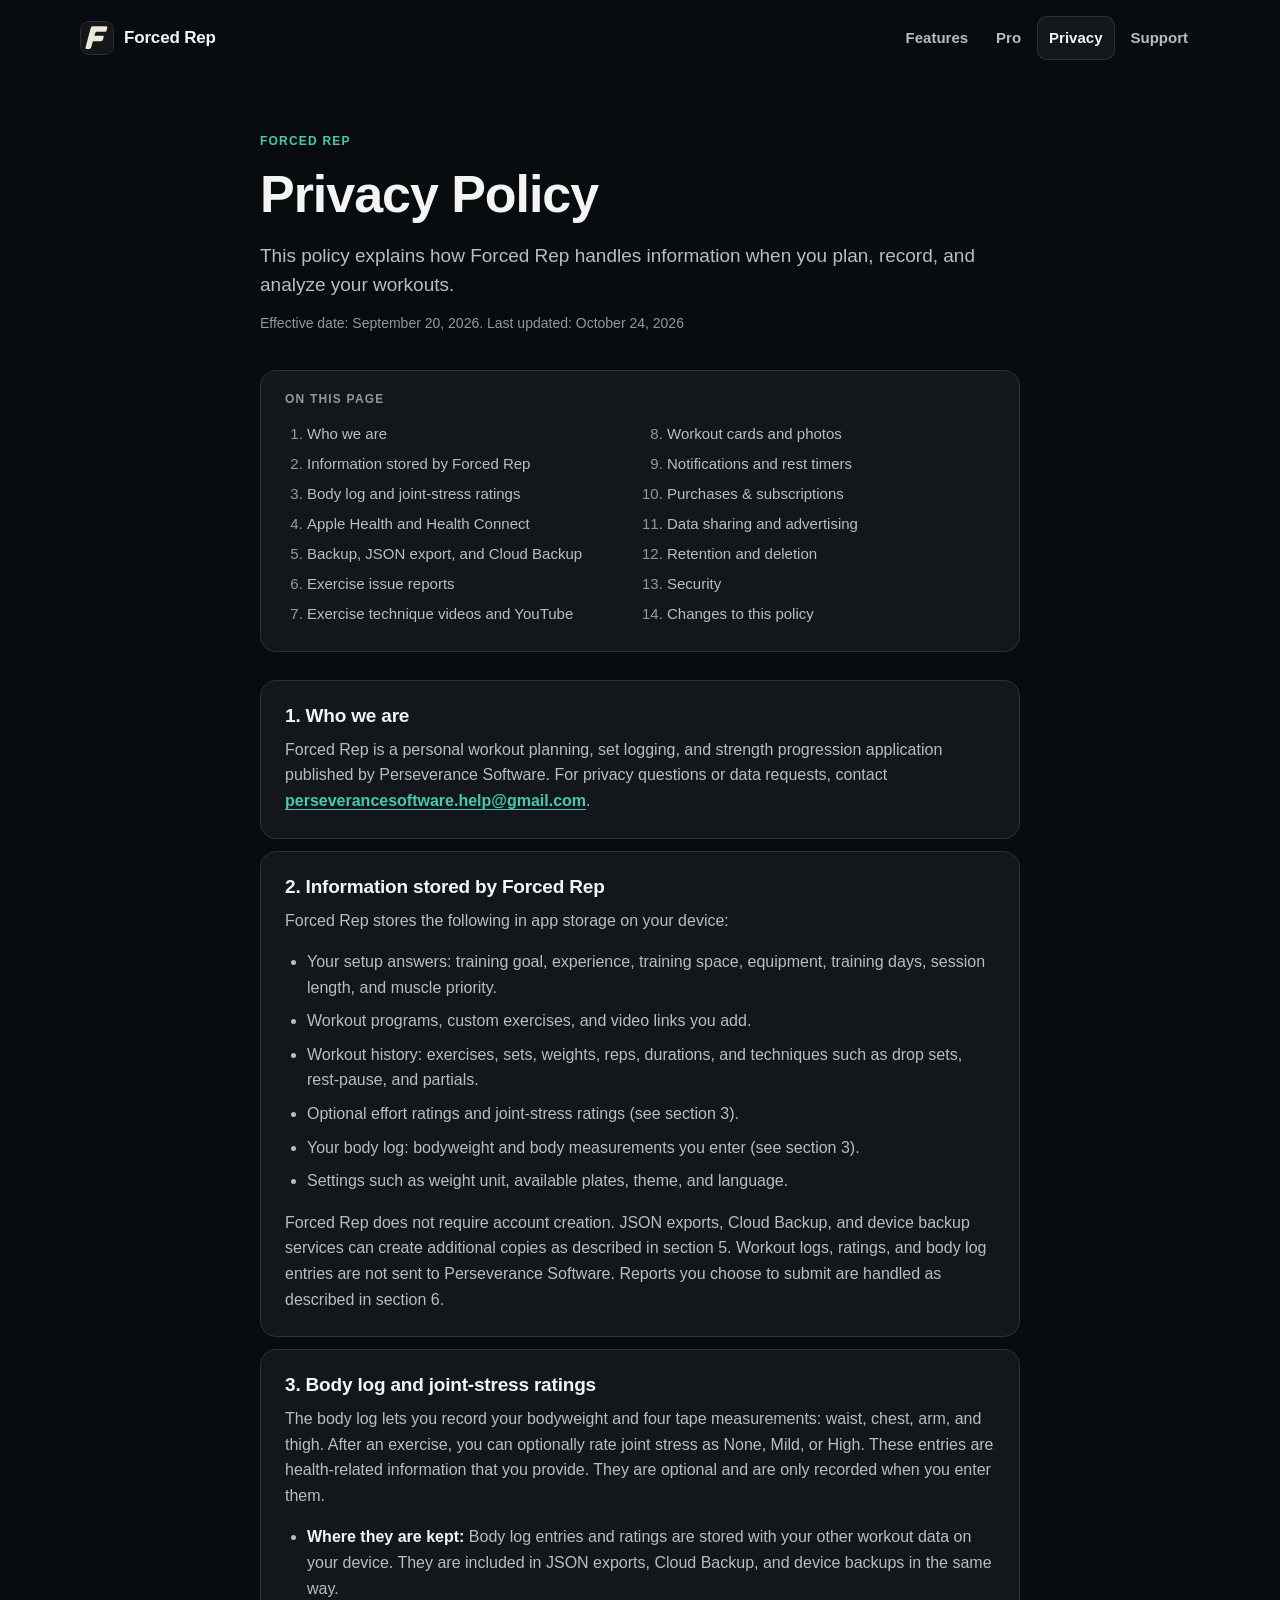
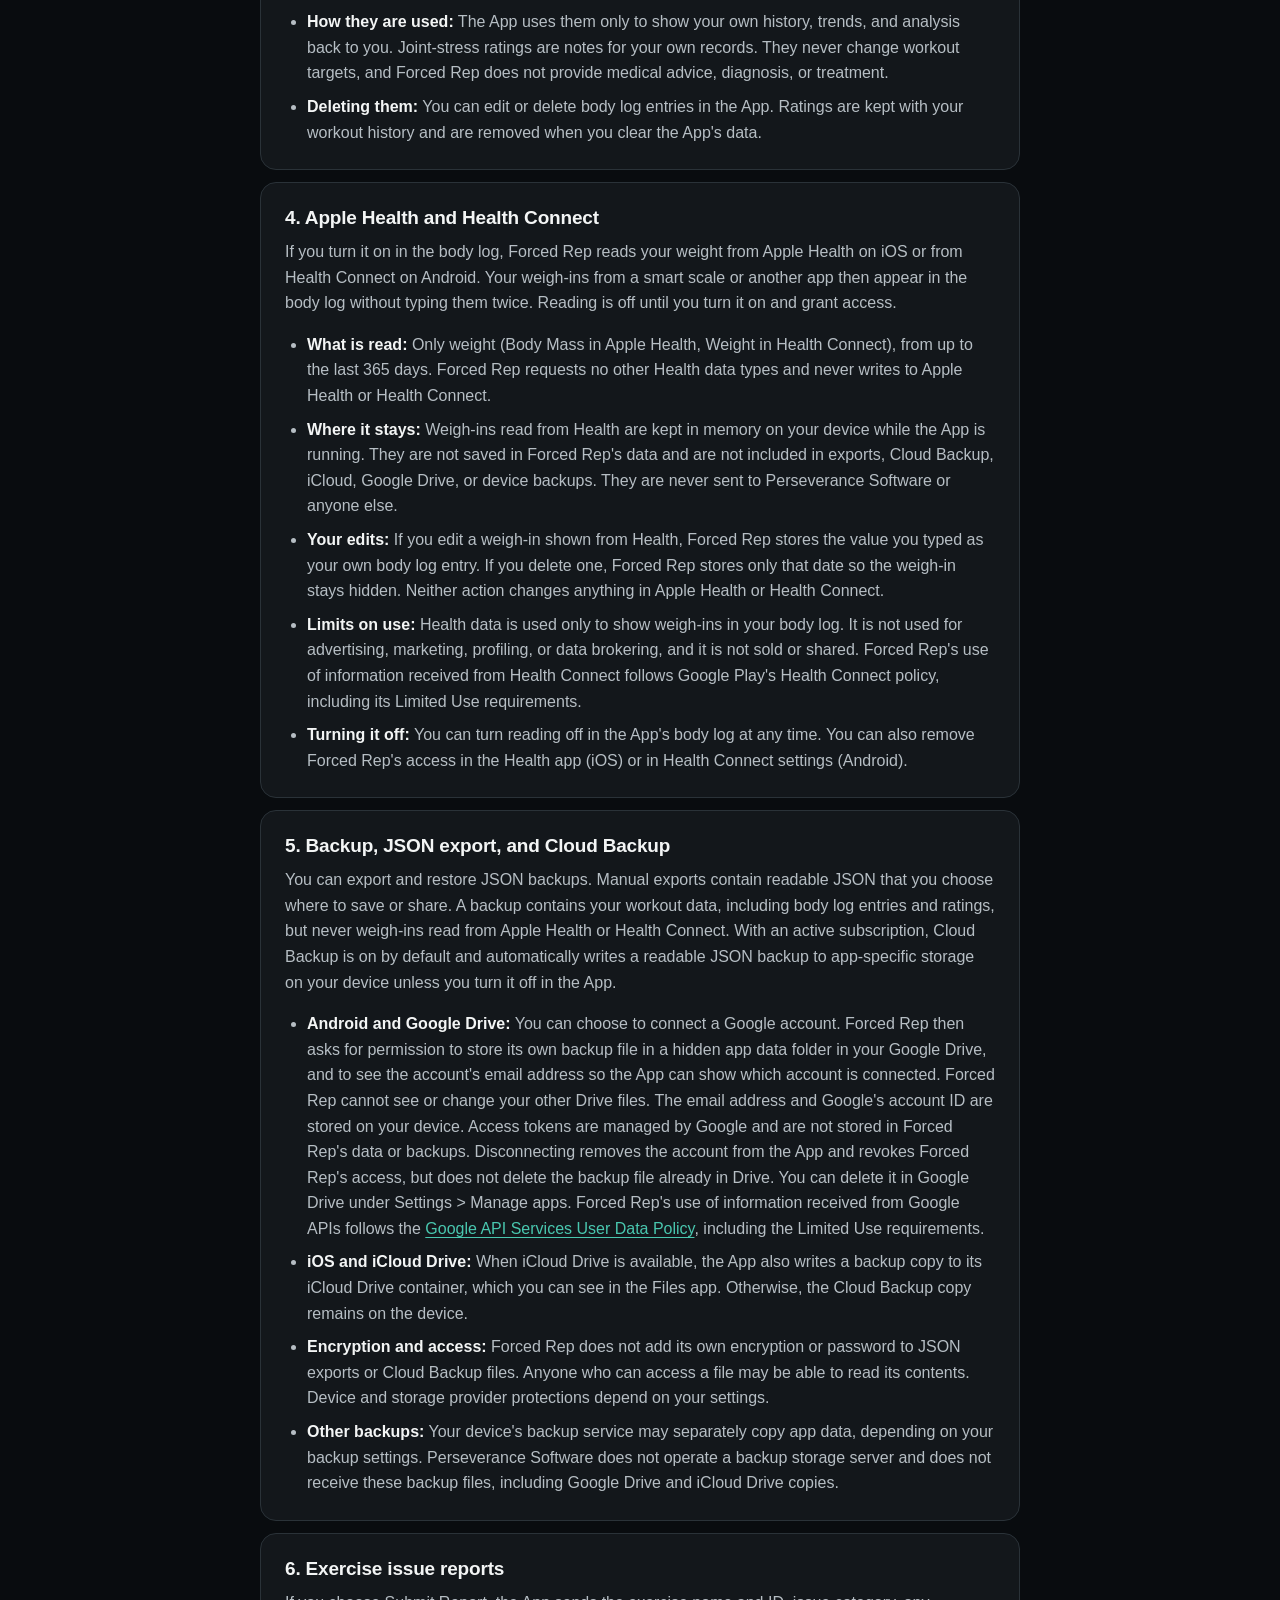
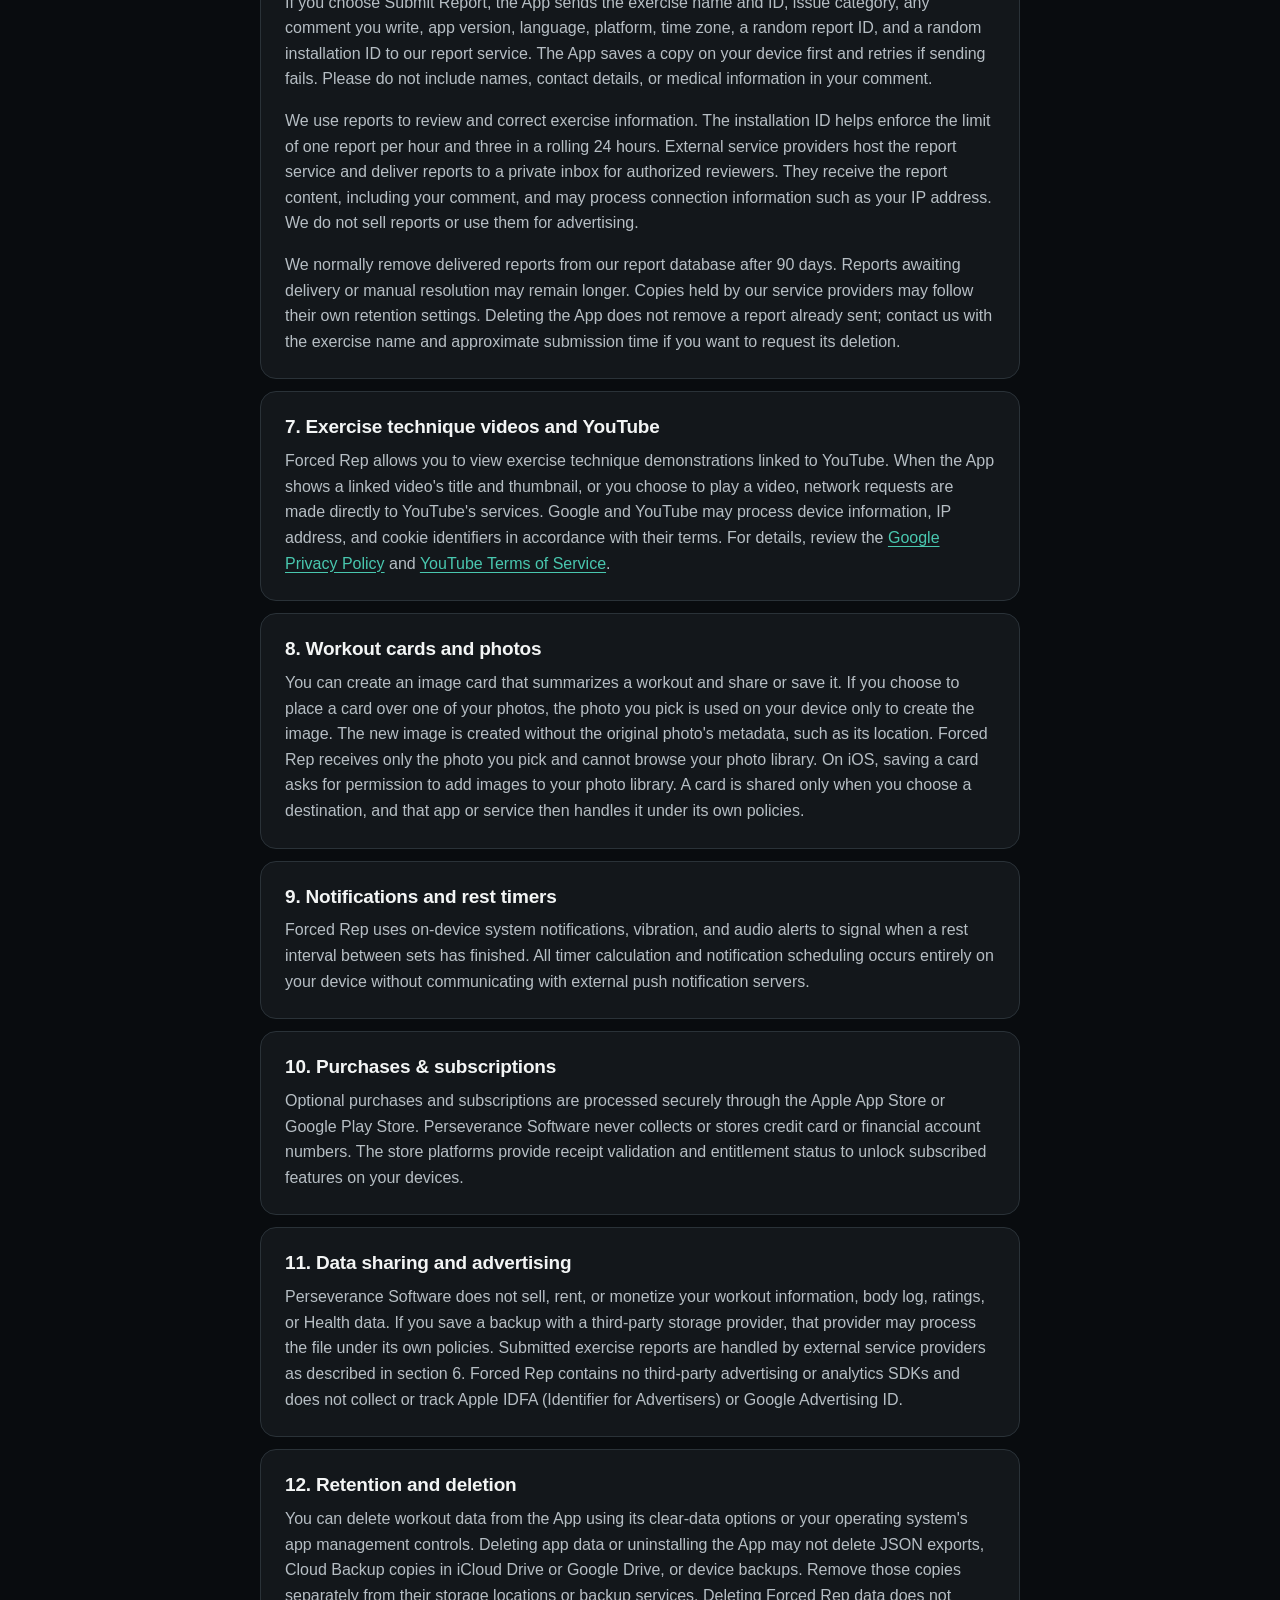
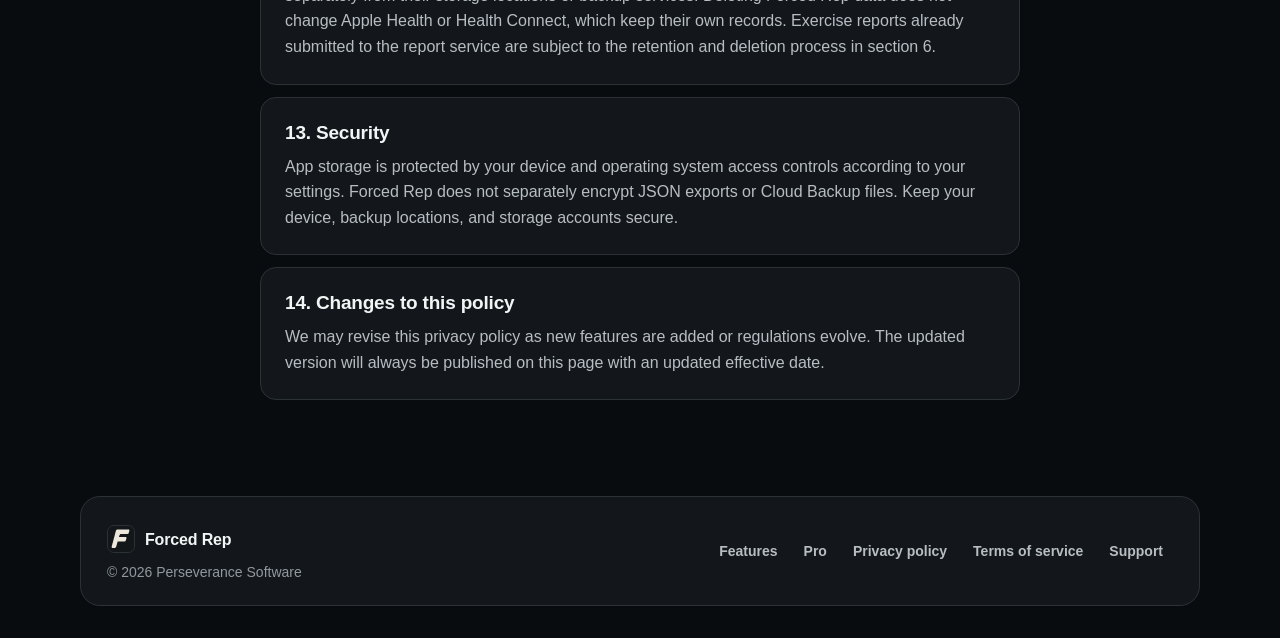
==== privacy/index.html @ e7fe6c3a "Add a Forced Rep home page and short policy routes The root page now explains Forced Rep: how it wor" ====
<!doctype html>
<html lang="en">
  <head>
    <meta charset="utf-8">
    <meta name="viewport" content="width=device-width, initial-scale=1">
    <meta name="theme-color" content="#090c0f">
    <meta name="description" content="Privacy Policy for the Forced Rep workout planning and progression application by Perseverance Software.">
    <meta property="og:title" content="Forced Rep Privacy Policy">
    <meta property="og:description" content="How Forced Rep handles workout data, body log entries, Apple Health and Health Connect, videos, backups, Cloud Backup, notifications, and purchases.">
    <meta property="og:type" content="article">
    <meta property="og:url" content="https://perseverancesoftware.app/privacy/">
    <link rel="canonical" href="https://perseverancesoftware.app/privacy/">
    <title>Privacy Policy · Forced Rep</title>
    <link rel="icon" href="/favicon.svg" type="image/svg+xml">
    <link rel="icon" href="/favicon-32.png" sizes="32x32" type="image/png">
    <link rel="apple-touch-icon" href="/apple-touch-icon.png">
    <link rel="stylesheet" href="/styles.css">
  </head>
  <body>
    <a class="skip-link" href="#content">Skip to content</a>
    <header class="site-header">
      <div class="wrap header-inner">
        <a class="brand" href="/"><img src="/favicon.svg" alt="" width="34" height="34">Forced Rep</a>
        <nav class="site-nav" aria-label="Main">
          <a href="/#features">Features</a>
          <a href="/#pro">Pro</a>
          <a href="/privacy/" aria-current="page">Privacy</a>
          <a href="/support/">Support</a>
        </nav>
      </div>
    </header>

    <main id="content">
      <div class="wrap-text doc">
        <div class="doc-head">
          <p class="eyebrow">Forced Rep</p>
          <h1>Privacy Policy</h1>
          <p class="lede">
            This policy explains how Forced Rep handles information when you plan, record, and analyze your workouts.
          </p>
          <p class="meta">Effective date: September 20, 2026. Last updated: October 24, 2026</p>
        </div>

        <nav class="toc" aria-labelledby="toc-title">
          <h2 id="toc-title">On this page</h2>
          <ol>
            <li><a href="#who-we-are">Who we are</a></li>
            <li><a href="#information-stored-by-forced-rep">Information stored by Forced Rep</a></li>
            <li><a href="#body-log-and-joint-stress-ratings">Body log and joint-stress ratings</a></li>
            <li><a href="#apple-health-and-health-connect">Apple Health and Health Connect</a></li>
            <li><a href="#backup-json-export-and-cloud-backup">Backup, JSON export, and Cloud Backup</a></li>
            <li><a href="#exercise-issue-reports">Exercise issue reports</a></li>
            <li><a href="#exercise-technique-videos-and-youtube">Exercise technique videos and YouTube</a></li>
            <li><a href="#workout-cards-and-photos">Workout cards and photos</a></li>
            <li><a href="#notifications-and-rest-timers">Notifications and rest timers</a></li>
            <li><a href="#purchases-and-subscriptions">Purchases &amp; subscriptions</a></li>
            <li><a href="#data-sharing-and-advertising">Data sharing and advertising</a></li>
            <li><a href="#retention-and-deletion">Retention and deletion</a></li>
            <li><a href="#security">Security</a></li>
            <li><a href="#changes-to-this-policy">Changes to this policy</a></li>
          </ol>
        </nav>

        <article>
          <section class="policy-section" id="who-we-are">
            <h2>1. Who we are</h2>
            <p>
              Forced Rep is a personal workout planning, set logging, and strength progression application published by Perseverance Software.
              For privacy questions or data requests, contact
              <a class="contact-link" href="mailto:perseverancesoftware.help@gmail.com">perseverancesoftware.help@gmail.com</a>.
            </p>
          </section>

          <section class="policy-section" id="information-stored-by-forced-rep">
            <h2>2. Information stored by Forced Rep</h2>
            <p>
              Forced Rep stores the following in app storage on your device:
            </p>
            <ul>
              <li>Your setup answers: training goal, experience, training space, equipment, training days, session length, and muscle priority.</li>
              <li>Workout programs, custom exercises, and video links you add.</li>
              <li>Workout history: exercises, sets, weights, reps, durations, and techniques such as drop sets, rest-pause, and partials.</li>
              <li>Optional effort ratings and joint-stress ratings (see section 3).</li>
              <li>Your body log: bodyweight and body measurements you enter (see section 3).</li>
              <li>Settings such as weight unit, available plates, theme, and language.</li>
            </ul>
            <p>
              Forced Rep does not require account creation. JSON exports, Cloud Backup, and device backup services can create additional copies as described in section 5. Workout logs, ratings, and body log entries are not sent to Perseverance Software. Reports you choose to submit are handled as described in section 6.
            </p>
          </section>

          <section class="policy-section" id="body-log-and-joint-stress-ratings">
            <h2>3. Body log and joint-stress ratings</h2>
            <p>
              The body log lets you record your bodyweight and four tape measurements: waist, chest, arm, and thigh. After an exercise, you can optionally rate joint stress as None, Mild, or High. These entries are health-related information that you provide. They are optional and are only recorded when you enter them.
            </p>
            <ul>
              <li><strong>Where they are kept:</strong> Body log entries and ratings are stored with your other workout data on your device. They are included in JSON exports, Cloud Backup, and device backups in the same way.</li>
              <li><strong>How they are used:</strong> The App uses them only to show your own history, trends, and analysis back to you. Joint-stress ratings are notes for your own records. They never change workout targets, and Forced Rep does not provide medical advice, diagnosis, or treatment.</li>
              <li><strong>Deleting them:</strong> You can edit or delete body log entries in the App. Ratings are kept with your workout history and are removed when you clear the App's data.</li>
            </ul>
          </section>

          <section class="policy-section" id="apple-health-and-health-connect">
            <h2>4. Apple Health and Health Connect</h2>
            <p>
              If you turn it on in the body log, Forced Rep reads your weight from Apple Health on iOS or from Health Connect on Android. Your weigh-ins from a smart scale or another app then appear in the body log without typing them twice. Reading is off until you turn it on and grant access.
            </p>
            <ul>
              <li><strong>What is read:</strong> Only weight (Body Mass in Apple Health, Weight in Health Connect), from up to the last 365 days. Forced Rep requests no other Health data types and never writes to Apple Health or Health Connect.</li>
              <li><strong>Where it stays:</strong> Weigh-ins read from Health are kept in memory on your device while the App is running. They are not saved in Forced Rep's data and are not included in exports, Cloud Backup, iCloud, Google Drive, or device backups. They are never sent to Perseverance Software or anyone else.</li>
              <li><strong>Your edits:</strong> If you edit a weigh-in shown from Health, Forced Rep stores the value you typed as your own body log entry. If you delete one, Forced Rep stores only that date so the weigh-in stays hidden. Neither action changes anything in Apple Health or Health Connect.</li>
              <li><strong>Limits on use:</strong> Health data is used only to show weigh-ins in your body log. It is not used for advertising, marketing, profiling, or data brokering, and it is not sold or shared. Forced Rep's use of information received from Health Connect follows Google Play's Health Connect policy, including its Limited Use requirements.</li>
              <li><strong>Turning it off:</strong> You can turn reading off in the App's body log at any time. You can also remove Forced Rep's access in the Health app (iOS) or in Health Connect settings (Android).</li>
            </ul>
          </section>

          <section class="policy-section" id="backup-json-export-and-cloud-backup">
            <h2>5. Backup, JSON export, and Cloud Backup</h2>
            <p>
              You can export and restore JSON backups. Manual exports contain readable JSON that you choose where to save or share. A backup contains your workout data, including body log entries and ratings, but never weigh-ins read from Apple Health or Health Connect. With an active subscription, Cloud Backup is on by default and automatically writes a readable JSON backup to app-specific storage on your device unless you turn it off in the App.
            </p>
            <ul>
              <li><strong>Android and Google Drive:</strong> You can choose to connect a Google account. Forced Rep then asks for permission to store its own backup file in a hidden app data folder in your Google Drive, and to see the account's email address so the App can show which account is connected. Forced Rep cannot see or change your other Drive files. The email address and Google's account ID are stored on your device. Access tokens are managed by Google and are not stored in Forced Rep's data or backups. Disconnecting removes the account from the App and revokes Forced Rep's access, but does not delete the backup file already in Drive. You can delete it in Google Drive under Settings &gt; Manage apps. Forced Rep's use of information received from Google APIs follows the <a href="https://developers.google.com/terms/api-services-user-data-policy">Google API Services User Data Policy</a>, including the Limited Use requirements.</li>
              <li><strong>iOS and iCloud Drive:</strong> When iCloud Drive is available, the App also writes a backup copy to its iCloud Drive container, which you can see in the Files app. Otherwise, the Cloud Backup copy remains on the device.</li>
              <li><strong>Encryption and access:</strong> Forced Rep does not add its own encryption or password to JSON exports or Cloud Backup files. Anyone who can access a file may be able to read its contents. Device and storage provider protections depend on your settings.</li>
              <li><strong>Other backups:</strong> Your device's backup service may separately copy app data, depending on your backup settings. Perseverance Software does not operate a backup storage server and does not receive these backup files, including Google Drive and iCloud Drive copies.</li>
            </ul>
          </section>

          <section class="policy-section" id="exercise-issue-reports">
            <h2>6. Exercise issue reports</h2>
            <p>
              If you choose Submit Report, the App sends the exercise name and ID, issue category, any comment you write, app version, language, platform, time zone, a random report ID, and a random installation ID to our report service. The App saves a copy on your device first and retries if sending fails. Please do not include names, contact details, or medical information in your comment.
            </p>
            <p>
              We use reports to review and correct exercise information. The installation ID helps enforce the limit of one report per hour and three in a rolling 24 hours. External service providers host the report service and deliver reports to a private inbox for authorized reviewers. They receive the report content, including your comment, and may process connection information such as your IP address. We do not sell reports or use them for advertising.
            </p>
            <p>
              We normally remove delivered reports from our report database after 90 days. Reports awaiting delivery or manual resolution may remain longer. Copies held by our service providers may follow their own retention settings. Deleting the App does not remove a report already sent; contact us with the exercise name and approximate submission time if you want to request its deletion.
            </p>
          </section>

          <section class="policy-section" id="exercise-technique-videos-and-youtube">
            <h2>7. Exercise technique videos and YouTube</h2>
            <p>
              Forced Rep allows you to view exercise technique demonstrations linked to YouTube. When the App shows a linked video's title and thumbnail, or you choose to play a video, network requests are made directly to YouTube's services. Google and YouTube may process device information, IP address, and cookie identifiers in accordance with their terms. For details, review the
              <a href="https://policies.google.com/privacy">Google Privacy Policy</a> and
              <a href="https://www.youtube.com/t/terms">YouTube Terms of Service</a>.
            </p>
          </section>

          <section class="policy-section" id="workout-cards-and-photos">
            <h2>8. Workout cards and photos</h2>
            <p>
              You can create an image card that summarizes a workout and share or save it. If you choose to place a card over one of your photos, the photo you pick is used on your device only to create the image. The new image is created without the original photo's metadata, such as its location. Forced Rep receives only the photo you pick and cannot browse your photo library. On iOS, saving a card asks for permission to add images to your photo library. A card is shared only when you choose a destination, and that app or service then handles it under its own policies.
            </p>
          </section>

          <section class="policy-section" id="notifications-and-rest-timers">
            <h2>9. Notifications and rest timers</h2>
            <p>
              Forced Rep uses on-device system notifications, vibration, and audio alerts to signal when a rest interval between sets has finished. All timer calculation and notification scheduling occurs entirely on your device without communicating with external push notification servers.
            </p>
          </section>

          <section class="policy-section" id="purchases-and-subscriptions">
            <h2>10. Purchases &amp; subscriptions</h2>
            <p>
              Optional purchases and subscriptions are processed securely through the Apple App Store or Google Play Store. Perseverance Software never collects or stores credit card or financial account numbers. The store platforms provide receipt validation and entitlement status to unlock subscribed features on your devices.
            </p>
          </section>

          <section class="policy-section" id="data-sharing-and-advertising">
            <h2>11. Data sharing and advertising</h2>
            <p>
              Perseverance Software does not sell, rent, or monetize your workout information, body log, ratings, or Health data. If you save a backup with a third-party storage provider, that provider may process the file under its own policies. Submitted exercise reports are handled by external service providers as described in section 6. Forced Rep contains no third-party advertising or analytics SDKs and does not collect or track Apple IDFA (Identifier for Advertisers) or Google Advertising ID.
            </p>
          </section>

          <section class="policy-section" id="retention-and-deletion">
            <h2>12. Retention and deletion</h2>
            <p>
              You can delete workout data from the App using its clear-data options or your operating system's app management controls. Deleting app data or uninstalling the App may not delete JSON exports, Cloud Backup copies in iCloud Drive or Google Drive, or device backups. Remove those copies separately from their storage locations or backup services. Deleting Forced Rep data does not change Apple Health or Health Connect, which keep their own records. Exercise reports already submitted to the report service are subject to the retention and deletion process in section 6.
            </p>
          </section>

          <section class="policy-section" id="security">
            <h2>13. Security</h2>
            <p>
              App storage is protected by your device and operating system access controls according to your settings. Forced Rep does not separately encrypt JSON exports or Cloud Backup files. Keep your device, backup locations, and storage accounts secure.
            </p>
          </section>

          <section class="policy-section" id="changes-to-this-policy">
            <h2>14. Changes to this policy</h2>
            <p>
              We may revise this privacy policy as new features are added or regulations evolve. The updated version will always be published on this page with an updated effective date.
            </p>
          </section>
        </article>
      </div>
    </main>

    <footer class="site-footer">
      <div class="wrap footer-card">
        <div class="footer-brand">
          <a class="brand" href="/"><img src="/favicon.svg" alt="" width="28" height="28">Forced Rep</a>
          <p>© 2026 Perseverance Software</p>
        </div>
        <nav class="footer-nav" aria-label="Footer">
          <a href="/#features">Features</a>
          <a href="/#pro">Pro</a>
          <a href="/privacy/">Privacy policy</a>
          <a href="/terms/">Terms of service</a>
          <a href="/support/">Support</a>
        </nav>
      </div>
    </footer>
  </body>
</html>
---- styles.css ----
/* Tokens follow the Obsidian palette in docs/design/form-design-system.md (Color system). */
:root {
  color-scheme: dark;
  --background: #090c0f;
  --surface: #13171b;
  --surface-raised: #1d2227;
  --text: #f3f5f5;
  --secondary: #b6bec4;
  --muted: #8f999f;
  --border: #2a3238;
  --accent: #49c7af;
  --accent-soft: #142d29;
  --on-accent: #07110f;
  --purple: #b18aff;
  --purple-soft: #28203d;
  --page-width: 1120px;
  --text-width: 760px;
  --font: -apple-system, BlinkMacSystemFont, "SF Pro Text", "Segoe UI", Roboto,
    "Helvetica Neue", Arial, sans-serif;
}

* {
  box-sizing: border-box;
}

html {
  scroll-behavior: smooth;
  scroll-padding-top: 24px;
  -webkit-text-size-adjust: 100%;
}

body {
  min-height: 100vh;
  margin: 0;
  display: flex;
  flex-direction: column;
  background: var(--background);
  color: var(--text);
  font-family: var(--font);
  font-size: 16px;
  line-height: 1.6;
  text-rendering: optimizeLegibility;
  -webkit-font-smoothing: antialiased;
}

main {
  flex: 1;
}

img {
  display: block;
  max-width: 100%;
}

a {
  color: var(--accent);
  text-underline-offset: 0.2em;
}

a:hover {
  text-decoration-thickness: 2px;
}

a:focus-visible,
summary:focus-visible {
  outline: 3px solid var(--accent);
  outline-offset: 3px;
  border-radius: 6px;
}

h1,
h2,
h3 {
  margin: 0;
  color: var(--text);
  font-weight: 650;
  line-height: 1.15;
  letter-spacing: -0.02em;
  text-wrap: balance;
}

p {
  margin: 0 0 16px;
  color: var(--secondary);
}

.wrap {
  width: min(calc(100% - 40px), var(--page-width));
  margin-inline: auto;
}

.wrap-text {
  width: min(calc(100% - 40px), var(--text-width));
  margin-inline: auto;
}

.skip-link {
  position: absolute;
  top: 10px;
  left: 10px;
  z-index: 10;
  padding: 10px 14px;
  border-radius: 10px;
  background: var(--accent);
  color: var(--on-accent);
  font-weight: 700;
  transform: translateY(-200%);
}

.skip-link:focus {
  transform: translateY(0);
}

/* Header */

.site-header {
  position: relative;
  z-index: 2;
}

.header-inner {
  min-height: 76px;
  display: flex;
  align-items: center;
  justify-content: space-between;
  gap: 16px;
}

.brand {
  display: inline-flex;
  align-items: center;
  gap: 10px;
  min-height: 48px;
  color: var(--text);
  font-size: 17px;
  font-weight: 700;
  letter-spacing: -0.01em;
  text-decoration: none;
}

.brand img {
  width: 34px;
  height: 34px;
  border: 1px solid var(--border);
  border-radius: 9px;
}

.site-nav {
  display: flex;
  align-items: center;
  gap: 4px;
}

.site-nav a {
  min-height: 44px;
  display: inline-flex;
  align-items: center;
  padding: 8px 12px;
  border-radius: 10px;
  color: var(--secondary);
  font-size: 15px;
  font-weight: 600;
  text-decoration: none;
}

.site-nav a:hover {
  background: var(--surface);
  color: var(--text);
}

.site-nav a[aria-current="page"] {
  background: var(--surface);
  color: var(--text);
  box-shadow: inset 0 0 0 1px var(--border);
}

/* Shared type */

.eyebrow {
  margin: 0 0 14px;
  color: var(--accent);
  font-size: 12px;
  font-weight: 700;
  letter-spacing: 0.1em;
  text-transform: uppercase;
}

.lede {
  font-size: 19px;
  line-height: 1.55;
}

.meta {
  color: var(--muted);
  font-size: 14px;
}

/* Buttons */

.button {
  min-height: 52px;
  display: inline-flex;
  align-items: center;
  justify-content: center;
  gap: 8px;
  padding: 0 22px;
  border-radius: 12px;
  font-size: 16px;
  font-weight: 650;
  text-decoration: none;
}

.button-primary {
  background: var(--accent);
  color: var(--on-accent);
}

.button-primary:hover {
  background: #5fd3bd;
}

.button-secondary {
  border: 1px solid var(--border);
  color: var(--text);
}

.button-secondary:hover {
  border-color: var(--secondary);
}

/* Hero */

.hero {
  position: relative;
  overflow: hidden;
}

.hero-art {
  position: absolute;
  inset: 0 0 0 auto;
  width: min(62%, 820px);
  margin: 0;
}

.hero-art img {
  width: 100%;
  height: 100%;
  object-fit: cover;
  object-position: 72% 18%;
}

/* Scrims only keep the copy readable where it meets the photograph. */
.hero-art::after {
  content: "";
  position: absolute;
  inset: 0;
  background:
    linear-gradient(90deg, var(--background) 0%, rgba(9, 12, 15, 0.6) 26%, rgba(9, 12, 15, 0) 52%),
    linear-gradient(0deg, var(--background) 0%, rgba(9, 12, 15, 0) 22%),
    linear-gradient(180deg, var(--background) 0%, rgba(9, 12, 15, 0) 12%);
}

.hero-copy {
  position: relative;
  max-width: 580px;
  padding-block: 112px 128px;
}

.hero h1 {
  margin-bottom: 22px;
  font-size: clamp(40px, 6vw, 64px);
  line-height: 1.04;
  letter-spacing: -0.035em;
}

.hero .lede {
  max-width: 520px;
  margin-bottom: 34px;
}

.hero-actions {
  display: flex;
  align-items: center;
  flex-wrap: wrap;
  gap: 14px 20px;
}

.availability {
  margin: 0;
  color: var(--muted);
  font-size: 15px;
}

.availability strong {
  color: var(--secondary);
  font-weight: 600;
}

/* Sections */

.section {
  padding-block: 96px;
}

.section-tight {
  padding-top: 0;
}

.section-head {
  max-width: 660px;
  margin-bottom: 44px;
}

.section-head h2 {
  margin-bottom: 16px;
  font-size: clamp(30px, 4.2vw, 44px);
}

.section-head p:last-child {
  margin-bottom: 0;
}

.section-head .lede {
  font-size: 18px;
}

/* Pillars */

.pillars {
  display: grid;
  grid-template-columns: repeat(3, minmax(0, 1fr));
  gap: 12px;
}

.pillar {
  padding: 28px 26px 26px;
  border: 1px solid var(--border);
  border-radius: 20px;
  background: var(--surface);
}

.pillar-step {
  display: inline-flex;
  margin-bottom: 18px;
  color: var(--muted);
  font-size: 13px;
  font-weight: 700;
  font-variant-numeric: tabular-nums;
  letter-spacing: 0.08em;
}

.pillar h3 {
  margin-bottom: 10px;
  font-size: 22px;
}

.pillar p {
  margin: 0;
}

/* Feature cards */

.feature-grid {
  display: grid;
  grid-template-columns: repeat(3, minmax(0, 1fr));
  gap: 12px;
}

.feature {
  padding: 24px;
  border: 1px solid var(--border);
  border-radius: 16px;
  background: var(--surface);
}

.feature-icon {
  width: 44px;
  height: 44px;
  display: grid;
  place-items: center;
  margin-bottom: 18px;
  border-radius: 12px;
  background: var(--surface-raised);
  color: var(--text);
}

.feature-icon svg {
  width: 22px;
  height: 22px;
  fill: none;
  stroke: currentColor;
  stroke-width: 1.75;
  stroke-linecap: round;
  stroke-linejoin: round;
}

.feature h3 {
  margin-bottom: 8px;
  font-size: 18px;
  letter-spacing: -0.01em;
}

.feature p {
  margin: 0;
  font-size: 15px;
}

.also {
  display: flex;
  flex-wrap: wrap;
  gap: 8px;
  margin: 20px 0 0;
  padding: 0;
  list-style: none;
}

.also li {
  padding: 8px 14px;
  border: 1px solid var(--border);
  border-radius: 10px;
  color: var(--secondary);
  font-size: 14px;
  font-weight: 550;
}

/* Pro */

.pro-badge {
  display: inline-flex;
  align-items: center;
  padding: 3px 7px;
  border: 1px solid rgba(177, 138, 255, 0.5);
  border-radius: 4px;
  background: var(--purple-soft);
  color: var(--purple);
  font-size: 11px;
  font-weight: 750;
  letter-spacing: 0.06em;
  line-height: 1.2;
}

.pro-grid {
  display: grid;
  grid-template-columns: repeat(2, minmax(0, 1fr));
  gap: 12px;
}

.pro-card {
  display: flex;
  flex-direction: column;
  overflow: hidden;
  border: 1px solid var(--border);
  border-radius: 20px;
  background: var(--surface);
}

.pro-card figure {
  position: relative;
  margin: 0;
  aspect-ratio: 16 / 9;
  overflow: hidden;
  background: #070809;
}

.pro-card img {
  width: 100%;
  height: 100%;
  object-fit: cover;
}

.pro-card figure::after {
  content: "";
  position: absolute;
  inset: auto 0 0;
  height: 40%;
  background: linear-gradient(0deg, var(--surface), rgba(19, 23, 27, 0));
}

.pro-card-body {
  padding: 4px 26px 26px;
}

.pro-card h3 {
  display: flex;
  align-items: center;
  gap: 10px;
  margin-bottom: 10px;
  font-size: 22px;
}

.pro-card p {
  margin: 0;
}

.pro-extras {
  display: grid;
  grid-template-columns: repeat(3, minmax(0, 1fr));
  gap: 12px;
  margin-top: 12px;
}

.pro-note {
  margin: 24px 0 0;
  color: var(--muted);
  font-size: 15px;
}

/* Privacy band */

.privacy-band {
  display: grid;
  grid-template-columns: minmax(0, 0.9fr) minmax(0, 1.1fr);
  gap: 48px;
  padding: 48px;
  border: 1px solid var(--border);
  border-radius: 23px;
  background: var(--surface);
}

.privacy-band h2 {
  margin-bottom: 16px;
  font-size: clamp(28px, 3.6vw, 38px);
}

.check-list {
  display: grid;
  gap: 10px;
  margin: 0;
  padding: 0;
  list-style: none;
}

.check-list li {
  display: grid;
  grid-template-columns: 22px minmax(0, 1fr);
  gap: 12px;
  padding: 16px 18px;
  border-radius: 13px;
  background: var(--surface-raised);
  color: var(--secondary);
  font-size: 15px;
}

.check-list strong {
  display: block;
  margin-bottom: 2px;
  color: var(--text);
  font-size: 16px;
  font-weight: 650;
}

.check-list svg {
  width: 22px;
  height: 22px;
  margin-top: 1px;
  fill: none;
  stroke: var(--accent);
  stroke-width: 2;
  stroke-linecap: round;
  stroke-linejoin: round;
}

/* Closing call to action */

.closing {
  text-align: center;
}

.closing h2 {
  margin-bottom: 14px;
  font-size: clamp(28px, 3.6vw, 38px);
}

.closing p {
  max-width: 540px;
  margin-inline: auto;
}

.closing .hero-actions {
  justify-content: center;
  margin-top: 28px;
}

/* Document pages (privacy, terms, support) */

.doc {
  padding-block: 56px 96px;
}

.doc-head {
  margin-bottom: 36px;
}

.doc-head h1 {
  margin-bottom: 16px;
  font-size: clamp(36px, 6vw, 52px);
}

.doc-head .lede {
  margin-bottom: 12px;
}

.toc {
  margin: 0 0 28px;
  padding: 22px 24px;
  border: 1px solid var(--border);
  border-radius: 16px;
  background: var(--surface);
}

.toc h2 {
  margin-bottom: 12px;
  color: var(--muted);
  font-size: 12px;
  font-weight: 700;
  letter-spacing: 0.1em;
  text-transform: uppercase;
}

.toc ol {
  columns: 2;
  column-gap: 32px;
  margin: 0;
  padding-left: 22px;
  color: var(--muted);
  font-size: 15px;
}

.toc li {
  break-inside: avoid;
  padding-block: 3px;
}

.toc a {
  color: var(--secondary);
  text-decoration: none;
}

.toc a:hover {
  color: var(--text);
  text-decoration: underline;
}

.policy-section {
  margin-top: 12px;
  padding: 24px;
  border: 1px solid var(--border);
  border-radius: 16px;
  background: var(--surface);
}

.policy-section h2 {
  margin-bottom: 10px;
  font-size: 19px;
  letter-spacing: -0.01em;
}

.policy-section ul {
  margin: 0 0 16px;
  padding-left: 22px;
  color: var(--secondary);
}

.policy-section li + li {
  margin-top: 8px;
}

.policy-section strong {
  color: var(--text);
  font-weight: 650;
}

.policy-section > :last-child,
.notice > :last-child {
  margin-bottom: 0;
}

.notice {
  margin: 0 0 28px;
  padding: 24px;
  border: 1px solid #1f4a42;
  border-radius: 16px;
  background: var(--accent-soft);
}

.notice h2 {
  margin-bottom: 10px;
  font-size: 22px;
}

.contact-link {
  overflow-wrap: anywhere;
  font-weight: 700;
}

.faq {
  display: grid;
  gap: 10px;
}

.faq details {
  border: 1px solid var(--border);
  border-radius: 16px;
  background: var(--surface);
}

.faq summary {
  min-height: 56px;
  display: flex;
  align-items: center;
  justify-content: space-between;
  gap: 16px;
  padding: 16px 22px;
  color: var(--text);
  font-size: 17px;
  font-weight: 600;
  cursor: pointer;
  list-style: none;
}

.faq summary::-webkit-details-marker {
  display: none;
}

.faq summary::after {
  content: "";
  flex: none;
  width: 9px;
  height: 9px;
  margin-top: -4px;
  border-right: 2px solid var(--muted);
  border-bottom: 2px solid var(--muted);
  transform: rotate(45deg);
}

.faq details[open] summary::after {
  margin-top: 4px;
  transform: rotate(-135deg);
}

.faq-answer {
  padding: 0 22px 20px;
}

.faq-answer > :last-child {
  margin-bottom: 0;
}

.doc-section-title {
  margin: 44px 0 16px;
  font-size: 24px;
}

.link-cards {
  display: grid;
  grid-template-columns: repeat(2, minmax(0, 1fr));
  gap: 10px;
}

.link-card {
  display: flex;
  flex-direction: column;
  gap: 4px;
  min-height: 48px;
  padding: 18px 20px;
  border: 1px solid var(--border);
  border-radius: 14px;
  background: var(--surface);
  color: var(--text);
  font-weight: 650;
  text-decoration: none;
}

.link-card span {
  color: var(--muted);
  font-size: 14px;
  font-weight: 450;
}

.link-card:hover {
  border-color: var(--secondary);
}

/* Footer */

.site-footer {
  padding-block: 0 32px;
}

.footer-card {
  display: flex;
  align-items: center;
  justify-content: space-between;
  flex-wrap: wrap;
  gap: 16px 32px;
  padding: 22px 26px;
  border: 1px solid var(--border);
  border-radius: 20px;
  background: var(--surface);
}

.footer-brand p {
  margin: 0;
  color: var(--muted);
  font-size: 14px;
}

.footer-brand .brand {
  min-height: 40px;
  font-size: 16px;
}

.footer-brand .brand img {
  width: 28px;
  height: 28px;
  border-radius: 7px;
}

.footer-nav {
  display: flex;
  flex-wrap: wrap;
  gap: 4px 6px;
}

.footer-nav a {
  min-height: 44px;
  display: inline-flex;
  align-items: center;
  padding: 0 10px;
  color: var(--secondary);
  font-size: 14px;
  font-weight: 550;
  text-decoration: none;
}

.footer-nav a:hover {
  color: var(--text);
  text-decoration: underline;
}

/* Redirect and error pages */

.center-page {
  display: grid;
  place-items: center;
  padding-block: 96px;
  text-align: center;
}

.center-page h1 {
  margin-bottom: 14px;
  font-size: clamp(32px, 5vw, 44px);
}

.center-page .hero-actions {
  justify-content: center;
  margin-top: 24px;
}

/* Responsive */

@media (max-width: 960px) {
  .feature-grid,
  .pro-extras {
    grid-template-columns: repeat(2, minmax(0, 1fr));
  }

  .privacy-band {
    grid-template-columns: 1fr;
    gap: 28px;
    padding: 32px;
  }
}

@media (max-width: 760px) {
  .header-inner {
    min-height: 64px;
    flex-wrap: wrap;
    gap: 4px 12px;
    padding-block: 8px;
  }

  .site-nav {
    width: calc(100% + 12px);
    margin-left: -12px;
  }

  .site-nav a {
    padding: 8px 12px;
    font-size: 14px;
  }

  .hero-art {
    position: relative;
    inset: auto;
    width: 100%;
    aspect-ratio: 1 / 0.9;
  }

  .hero-art img {
    object-position: 78% 10%;
  }

  .hero-art::after {
    background:
      linear-gradient(0deg, var(--background) 0%, rgba(9, 12, 15, 0) 42%),
      linear-gradient(90deg, rgba(9, 12, 15, 0.55) 0%, rgba(9, 12, 15, 0) 45%);
  }

  .hero-copy {
    margin-top: -52px;
    padding-block: 0 72px;
  }

  .section {
    padding-block: 72px;
  }

  .section-tight {
    padding-top: 0;
  }

  .section-head {
    margin-bottom: 32px;
  }

  .pillars,
  .pro-grid,
  .link-cards {
    grid-template-columns: 1fr;
  }

  .toc ol {
    columns: 1;
  }

  .doc {
    padding-block: 32px 72px;
  }
}

@media (max-width: 560px) {
  .feature-grid,
  .pro-extras {
    grid-template-columns: 1fr;
  }

  .privacy-band {
    padding: 22px;
  }

  .check-list li {
    padding: 14px 16px;
  }

  .pro-card-body {
    padding: 2px 20px 22px;
  }

  .policy-section,
  .notice,
  .toc {
    padding: 20px;
  }

  .faq summary {
    padding: 14px 18px;
  }

  .faq-answer {
    padding: 0 18px 18px;
  }

  .footer-card {
    padding: 18px 20px;
  }

  .footer-nav {
    margin-left: -10px;
  }
}

@media (prefers-reduced-motion: reduce) {
  html {
    scroll-behavior: auto;
  }
}
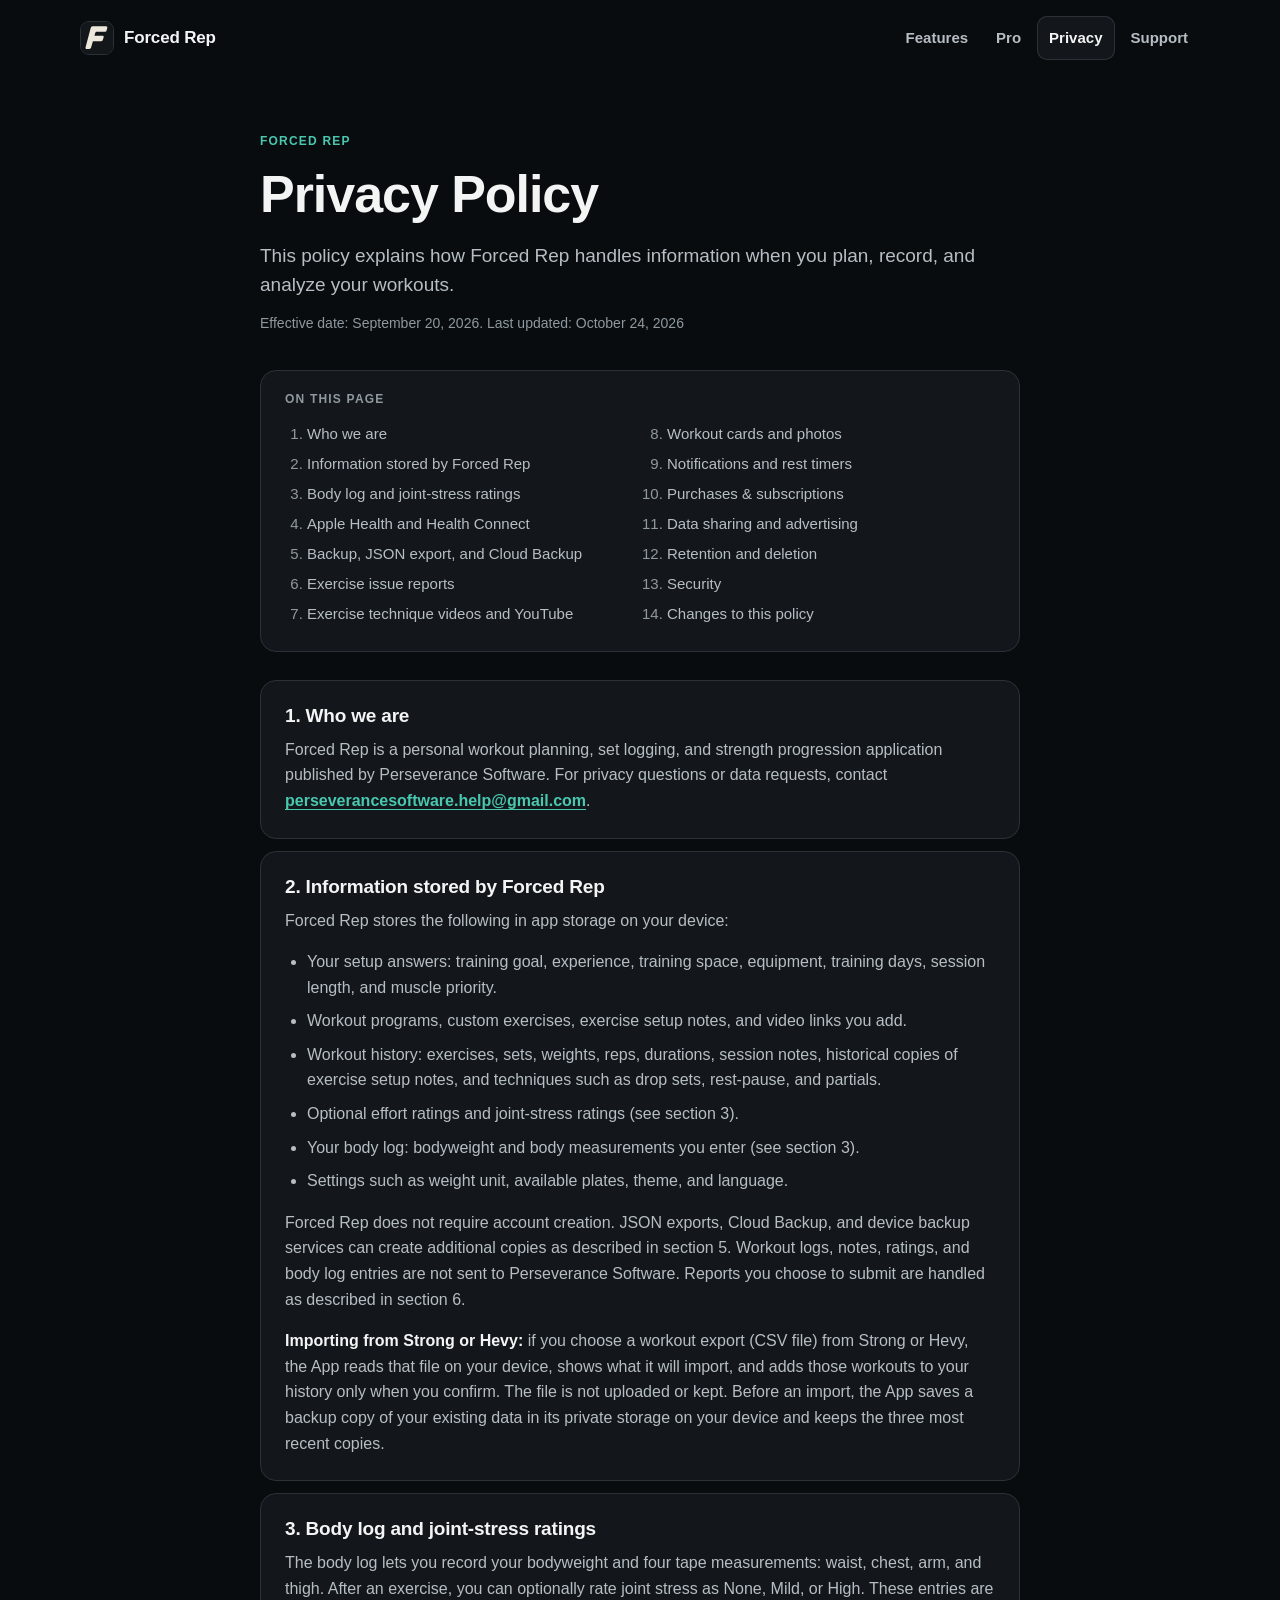
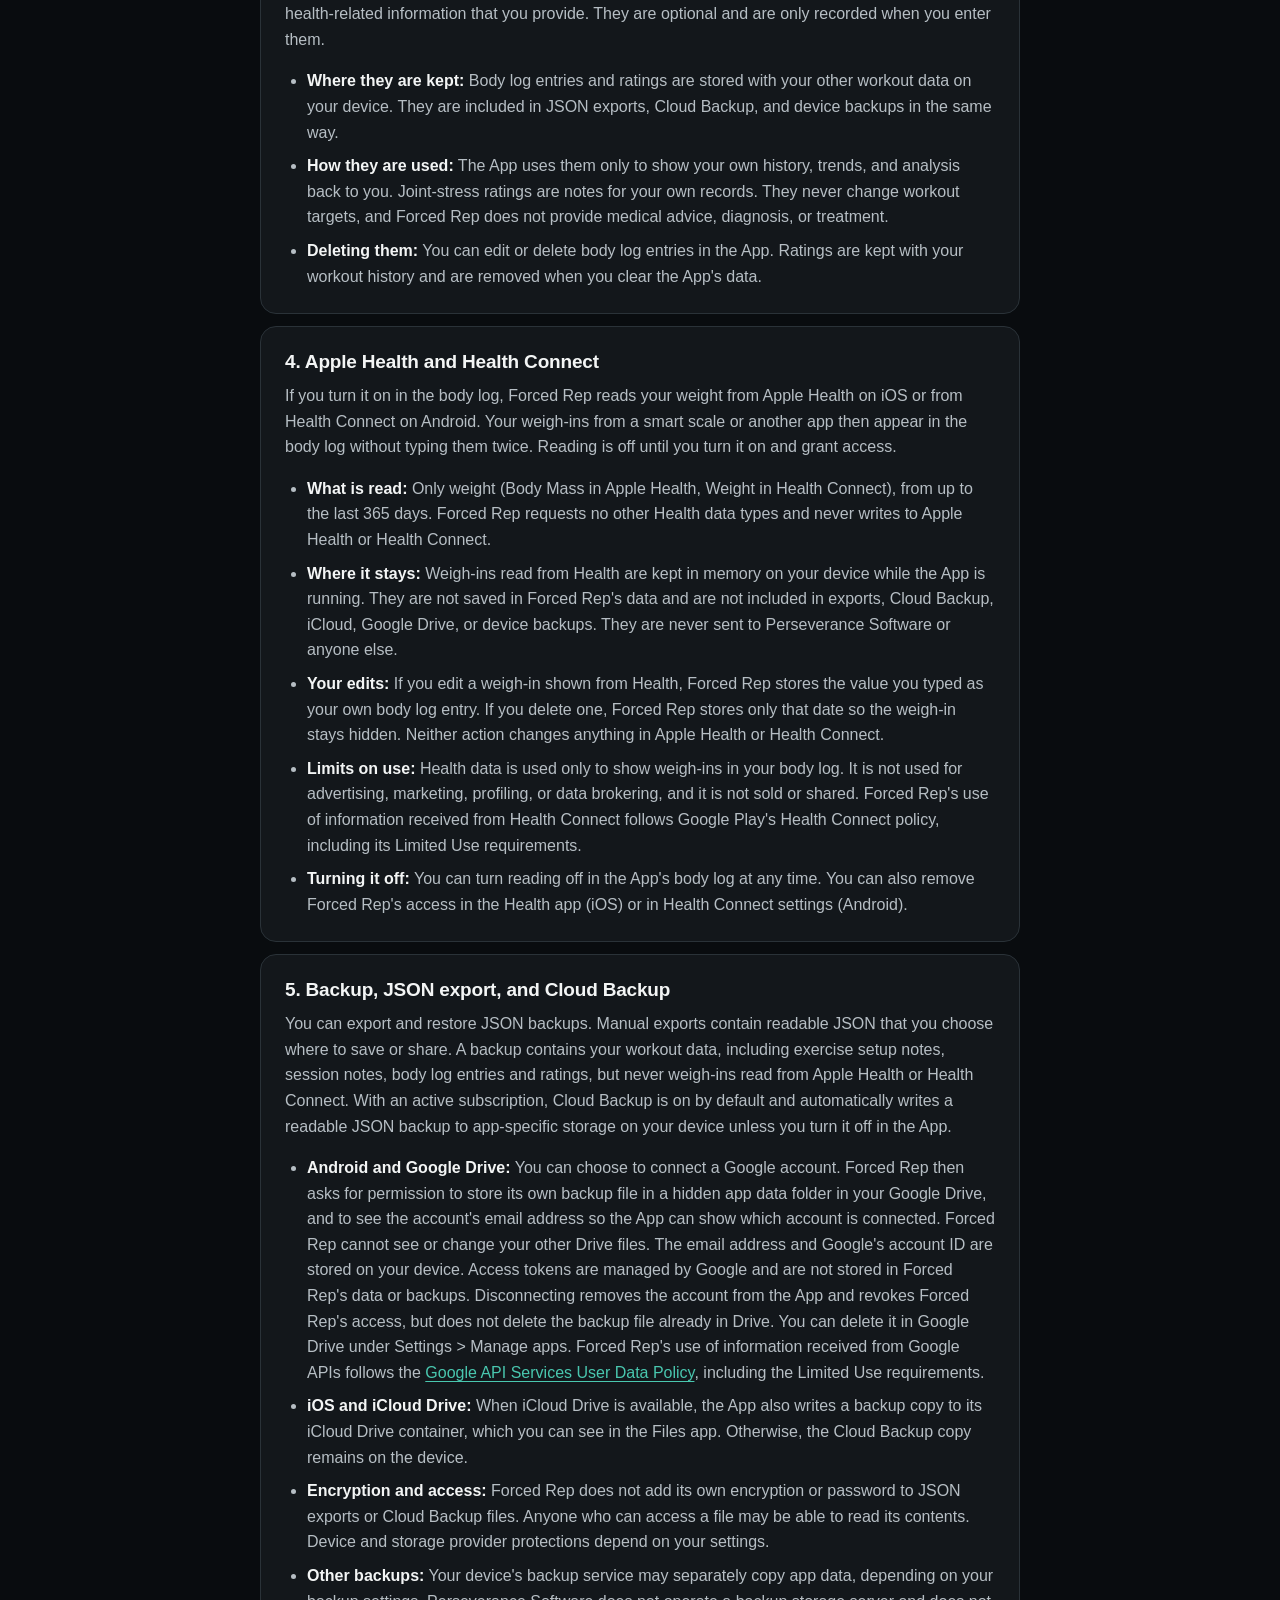
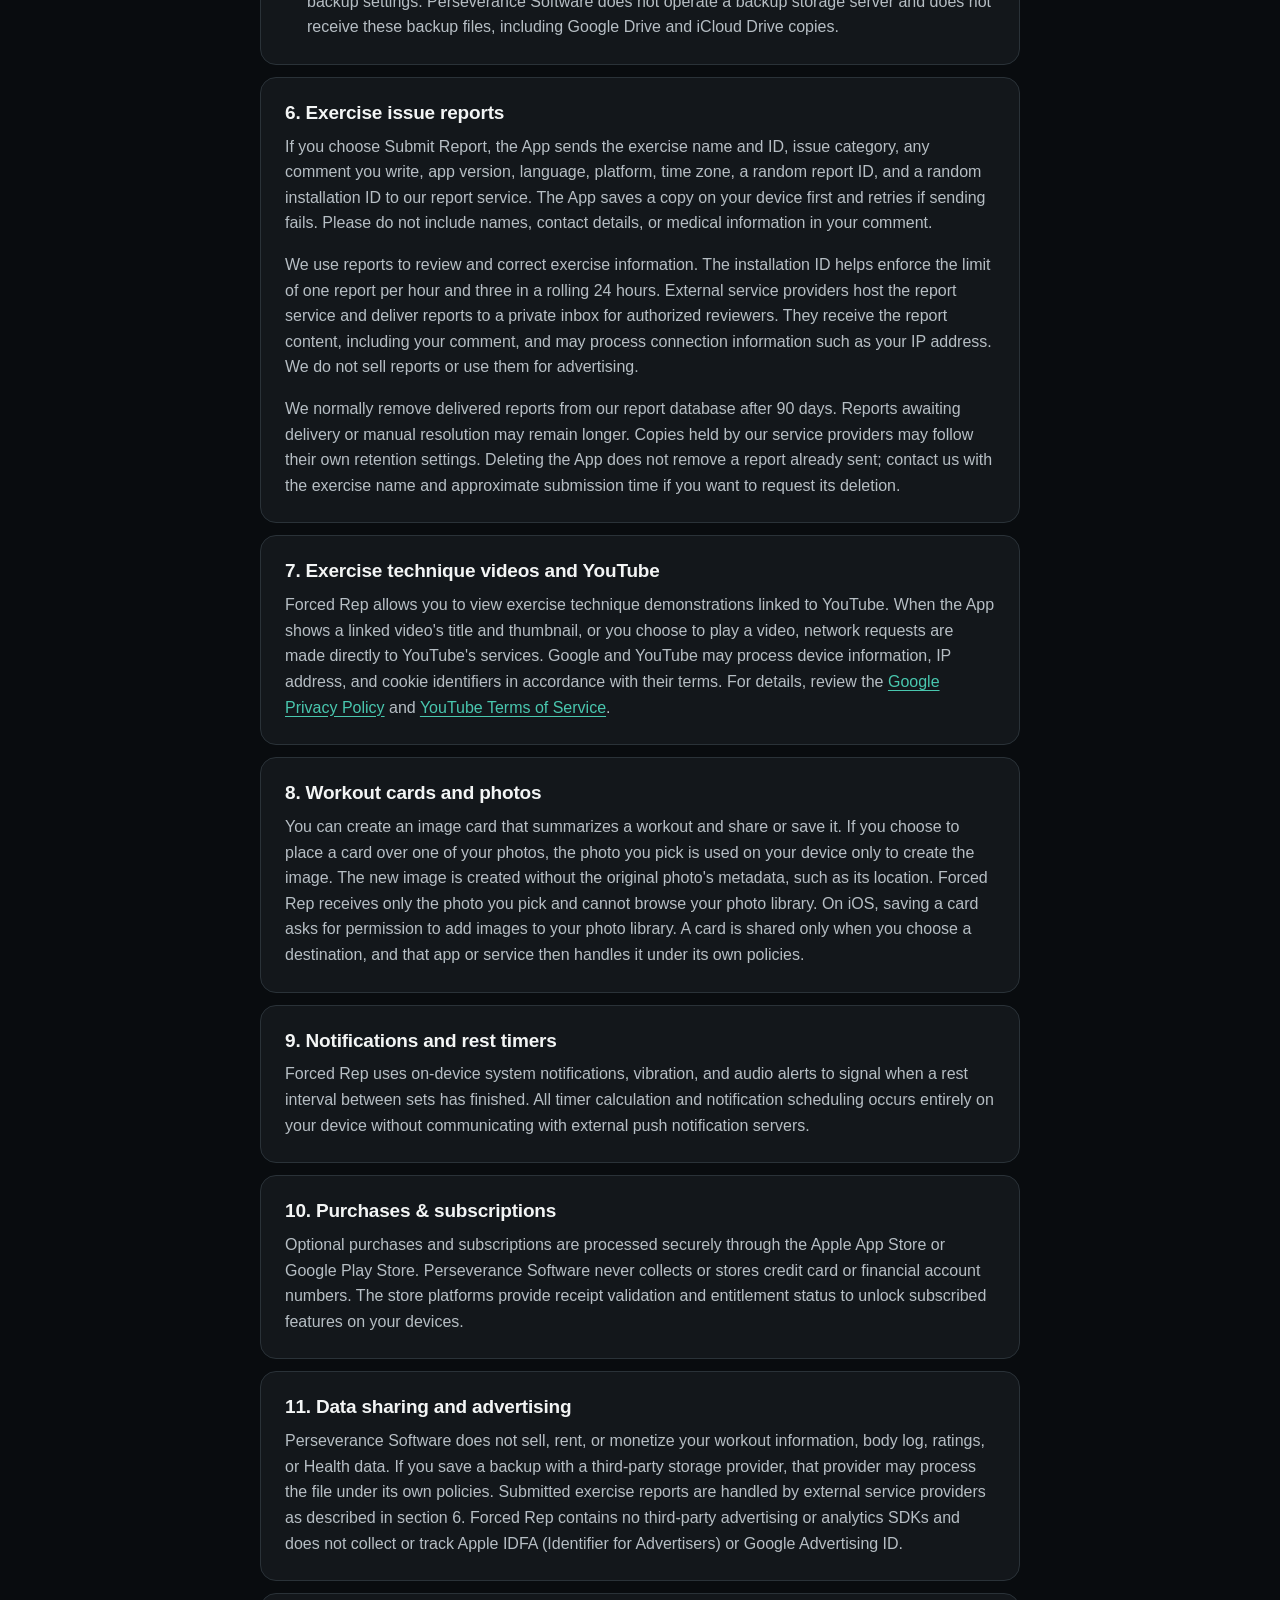
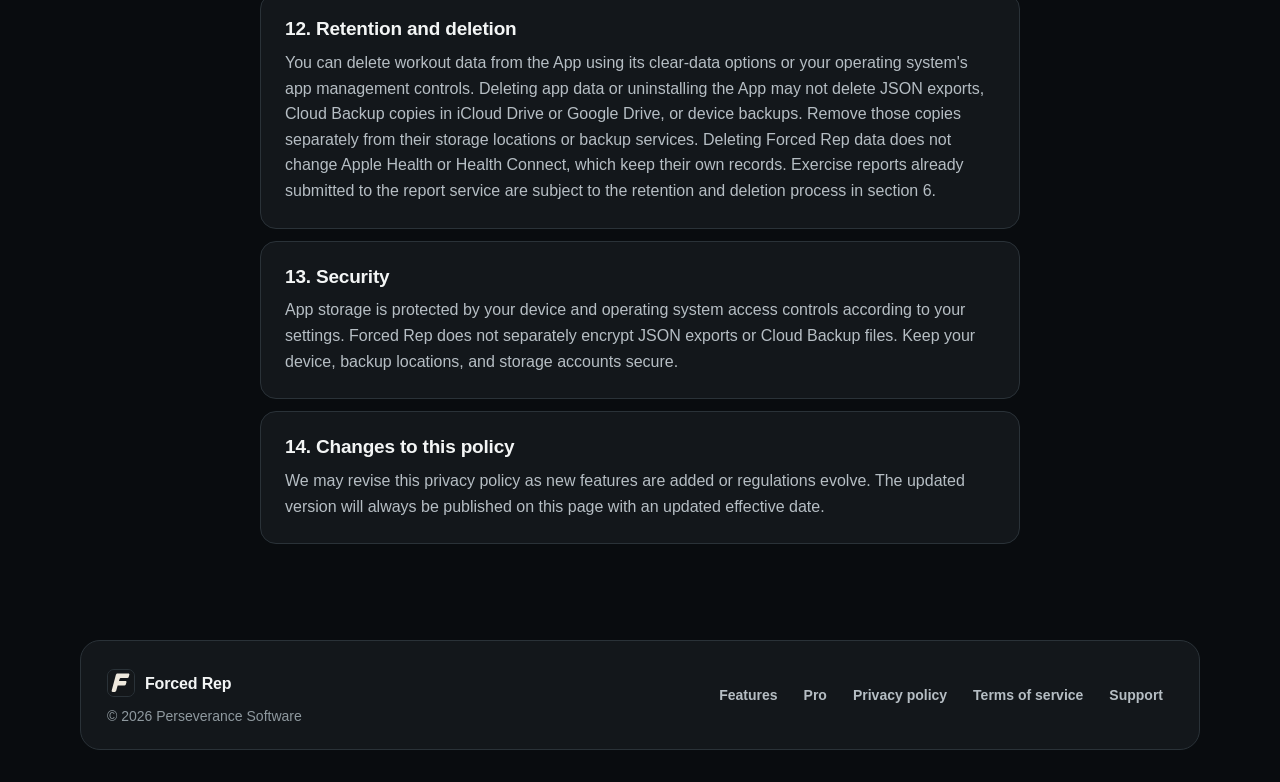
==== commit 42ac4e67: "Document free workout notes and their storage" ====
--- a/privacy/index.html
+++ b/privacy/index.html
@@ -78,14 +78,17 @@
             </p>
             <ul>
               <li>Your setup answers: training goal, experience, training space, equipment, training days, session length, and muscle priority.</li>
-              <li>Workout programs, custom exercises, and video links you add.</li>
-              <li>Workout history: exercises, sets, weights, reps, durations, and techniques such as drop sets, rest-pause, and partials.</li>
+              <li>Workout programs, custom exercises, exercise setup notes, and video links you add.</li>
+              <li>Workout history: exercises, sets, weights, reps, durations, session notes, historical copies of exercise setup notes, and techniques such as drop sets, rest-pause, and partials.</li>
               <li>Optional effort ratings and joint-stress ratings (see section 3).</li>
               <li>Your body log: bodyweight and body measurements you enter (see section 3).</li>
               <li>Settings such as weight unit, available plates, theme, and language.</li>
             </ul>
             <p>
-              Forced Rep does not require account creation. JSON exports, Cloud Backup, and device backup services can create additional copies as described in section 5. Workout logs, ratings, and body log entries are not sent to Perseverance Software. Reports you choose to submit are handled as described in section 6.
+              Forced Rep does not require account creation. JSON exports, Cloud Backup, and device backup services can create additional copies as described in section 5. Workout logs, notes, ratings, and body log entries are not sent to Perseverance Software. Reports you choose to submit are handled as described in section 6.
+            </p>
+            <p>
+              <strong>Importing from Strong or Hevy:</strong> if you choose a workout export (CSV file) from Strong or Hevy, the App reads that file on your device, shows what it will import, and adds those workouts to your history only when you confirm. The file is not uploaded or kept. Before an import, the App saves a backup copy of your existing data in its private storage on your device and keeps the three most recent copies.
             </p>
           </section>
 
@@ -118,7 +121,7 @@
           <section class="policy-section" id="backup-json-export-and-cloud-backup">
             <h2>5. Backup, JSON export, and Cloud Backup</h2>
             <p>
-              You can export and restore JSON backups. Manual exports contain readable JSON that you choose where to save or share. A backup contains your workout data, including body log entries and ratings, but never weigh-ins read from Apple Health or Health Connect. With an active subscription, Cloud Backup is on by default and automatically writes a readable JSON backup to app-specific storage on your device unless you turn it off in the App.
+              You can export and restore JSON backups. Manual exports contain readable JSON that you choose where to save or share. A backup contains your workout data, including exercise setup notes, session notes, body log entries and ratings, but never weigh-ins read from Apple Health or Health Connect. With an active subscription, Cloud Backup is on by default and automatically writes a readable JSON backup to app-specific storage on your device unless you turn it off in the App.
             </p>
             <ul>
               <li><strong>Android and Google Drive:</strong> You can choose to connect a Google account. Forced Rep then asks for permission to store its own backup file in a hidden app data folder in your Google Drive, and to see the account's email address so the App can show which account is connected. Forced Rep cannot see or change your other Drive files. The email address and Google's account ID are stored on your device. Access tokens are managed by Google and are not stored in Forced Rep's data or backups. Disconnecting removes the account from the App and revokes Forced Rep's access, but does not delete the backup file already in Drive. You can delete it in Google Drive under Settings &gt; Manage apps. Forced Rep's use of information received from Google APIs follows the <a href="https://developers.google.com/terms/api-services-user-data-policy">Google API Services User Data Policy</a>, including the Limited Use requirements.</li>
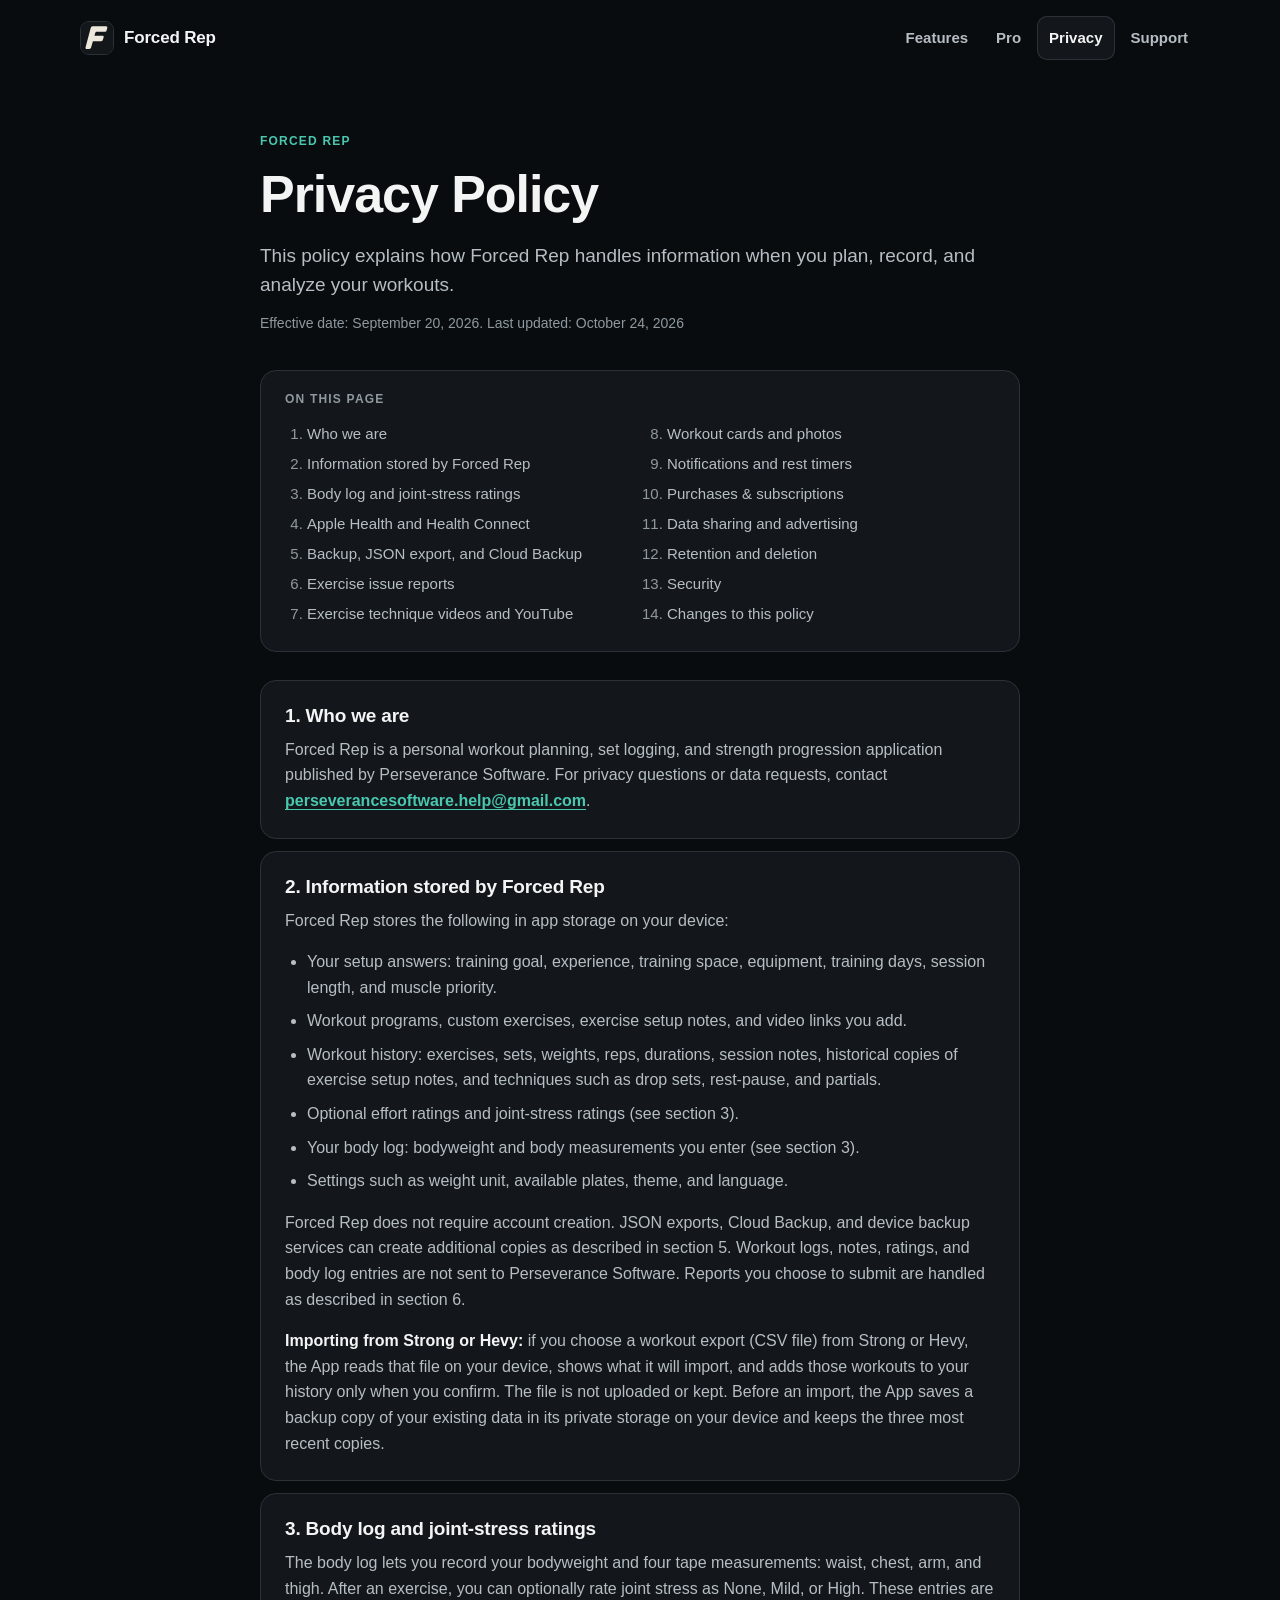
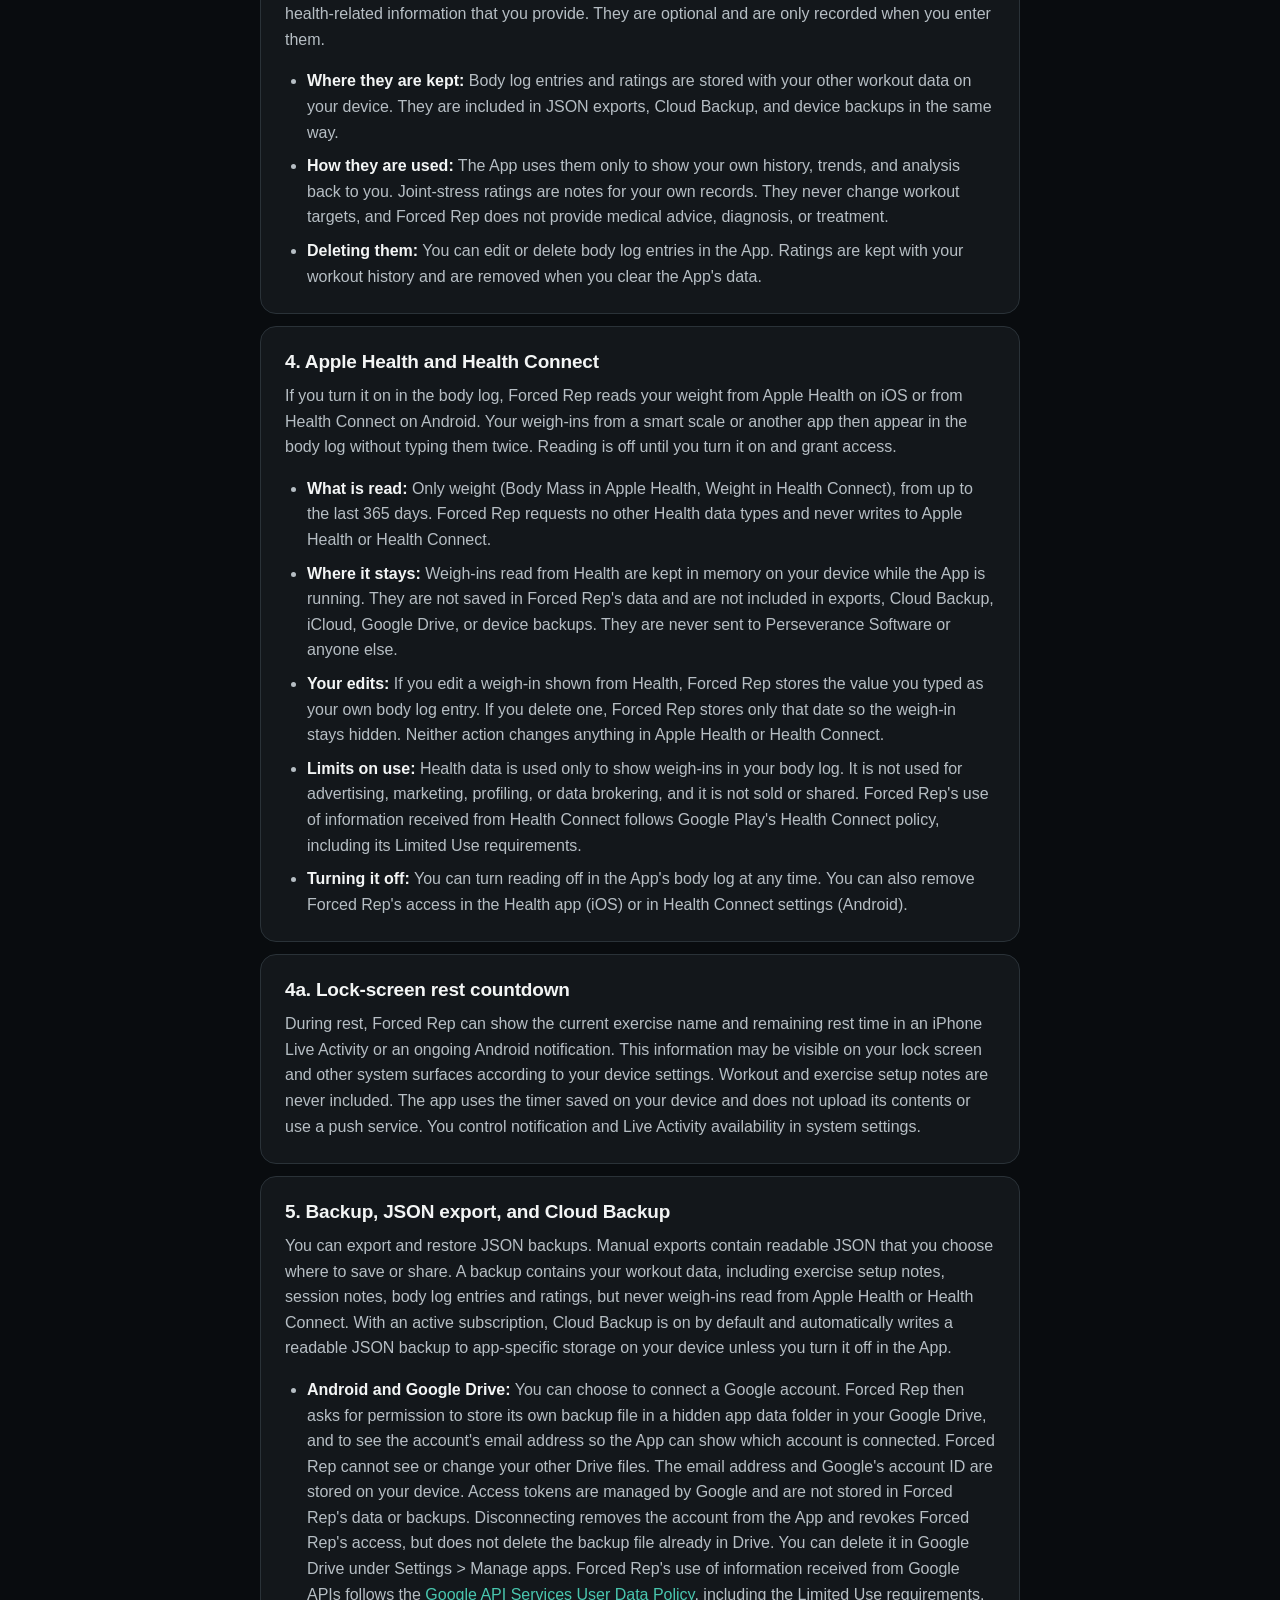
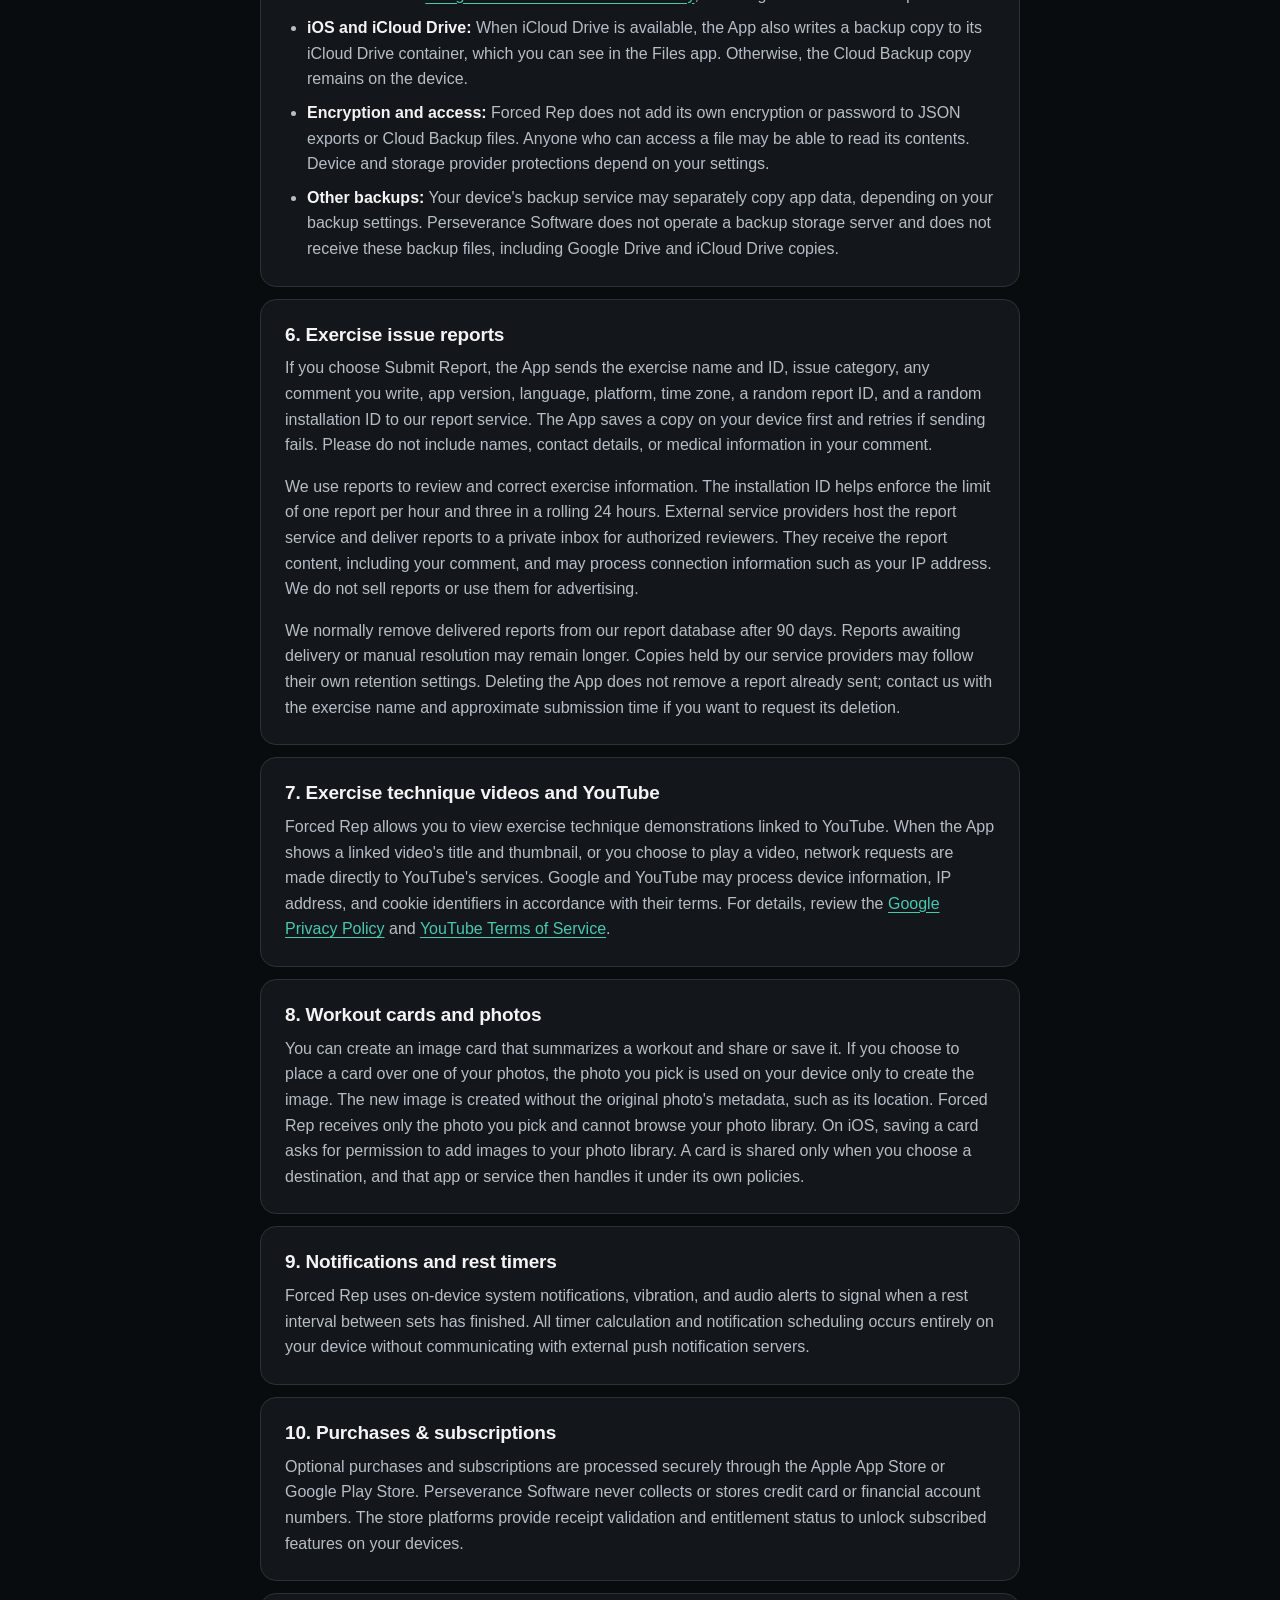
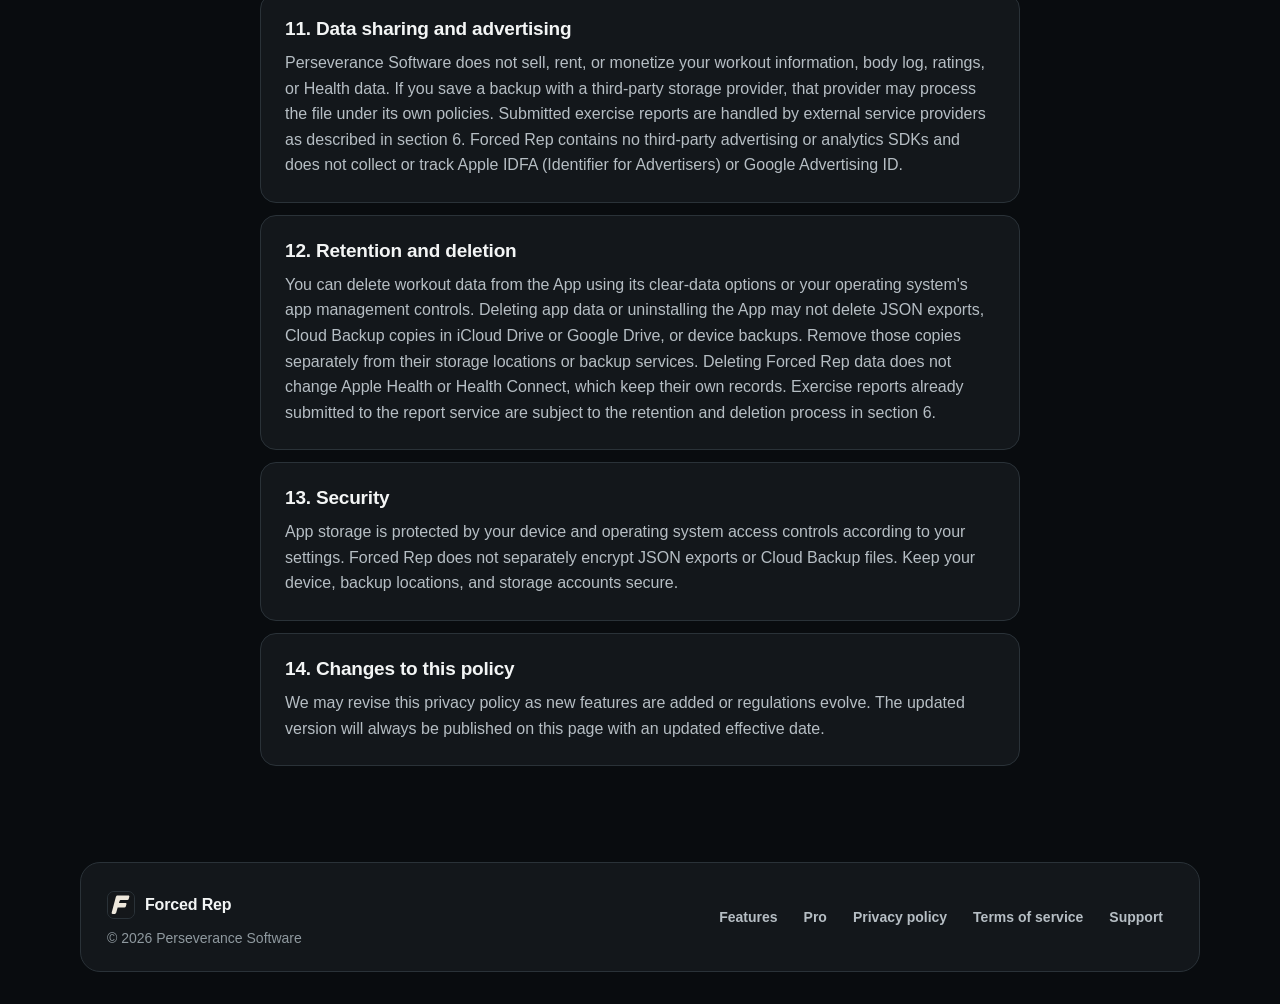
==== commit 07c92100: "Document the free lock-screen rest countdown" ====
--- a/privacy/index.html
+++ b/privacy/index.html
@@ -118,6 +118,11 @@
             </ul>
           </section>
 
+          <section class="policy-section" id="rest-countdown">
+            <h2>4a. Lock-screen rest countdown</h2>
+            <p>During rest, Forced Rep can show the current exercise name and remaining rest time in an iPhone Live Activity or an ongoing Android notification. This information may be visible on your lock screen and other system surfaces according to your device settings. Workout and exercise setup notes are never included. The app uses the timer saved on your device and does not upload its contents or use a push service. You control notification and Live Activity availability in system settings.</p>
+          </section>
+
           <section class="policy-section" id="backup-json-export-and-cloud-backup">
             <h2>5. Backup, JSON export, and Cloud Backup</h2>
             <p>
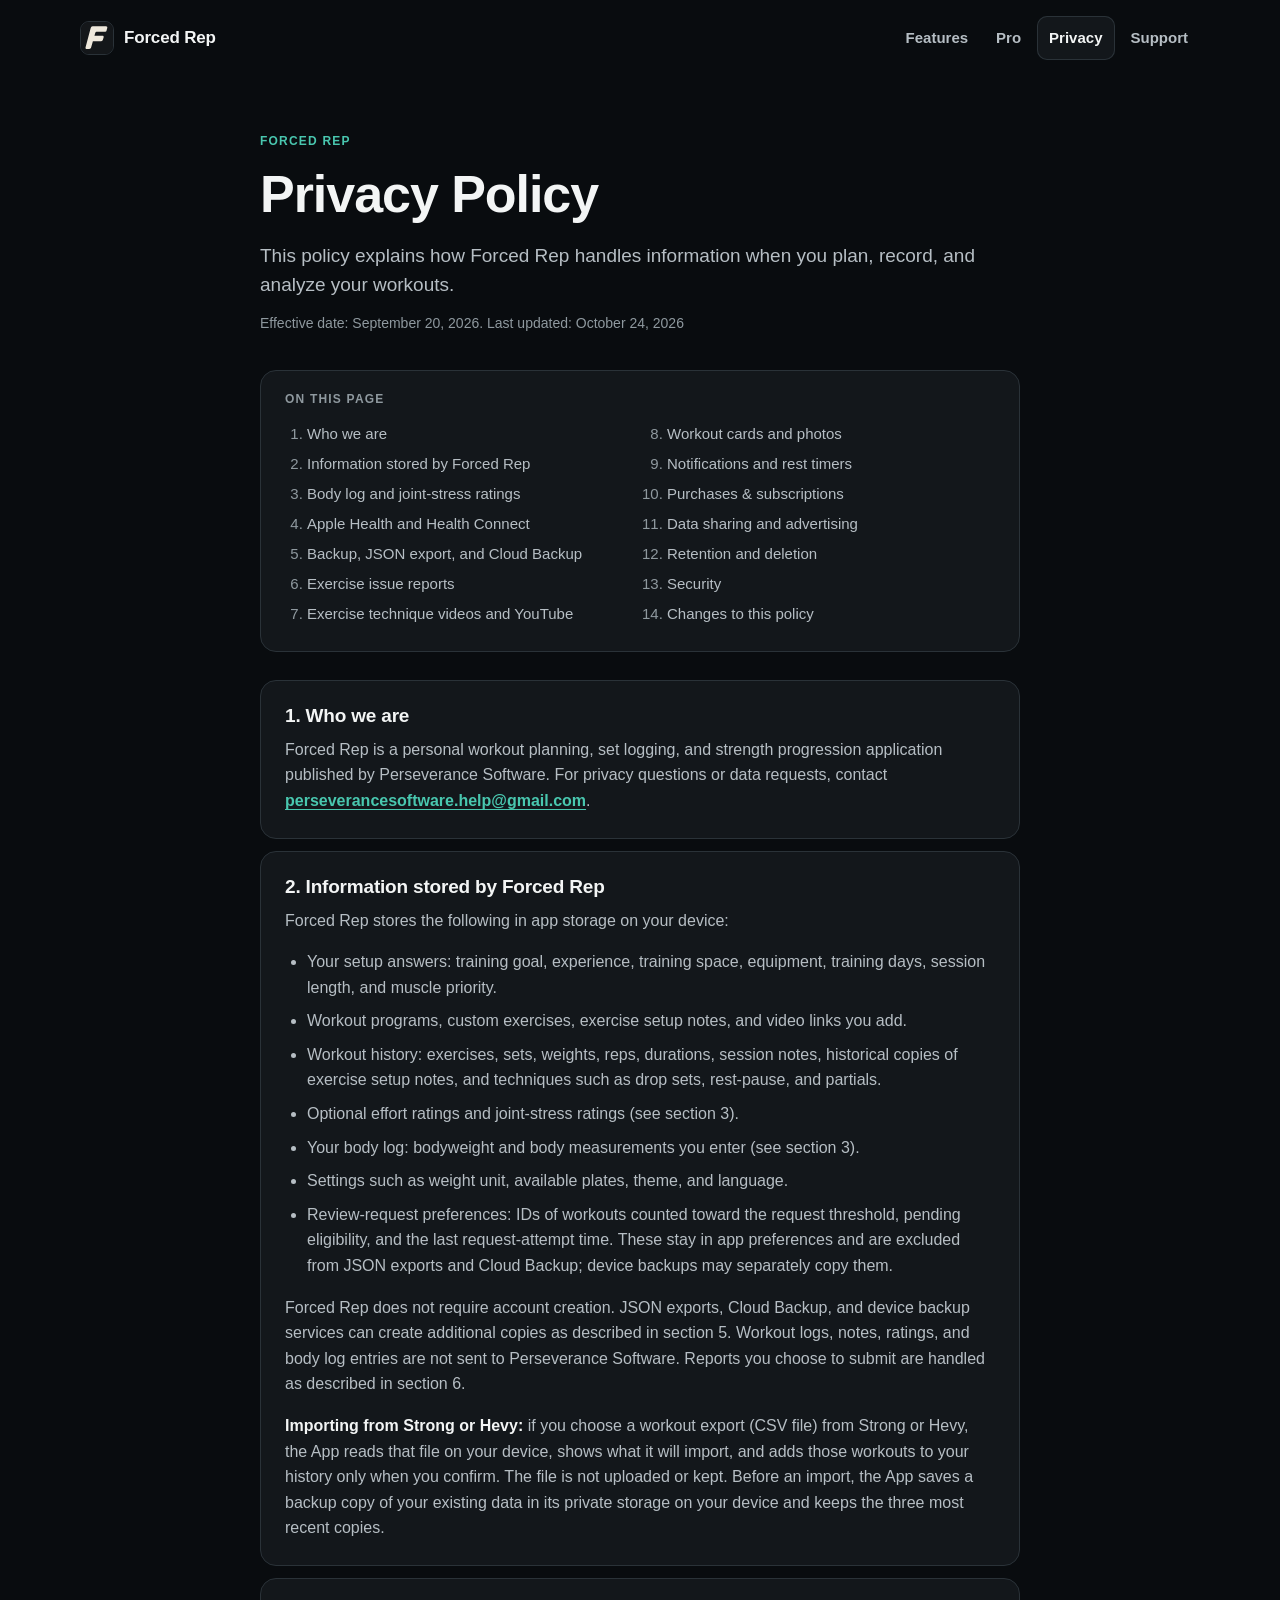
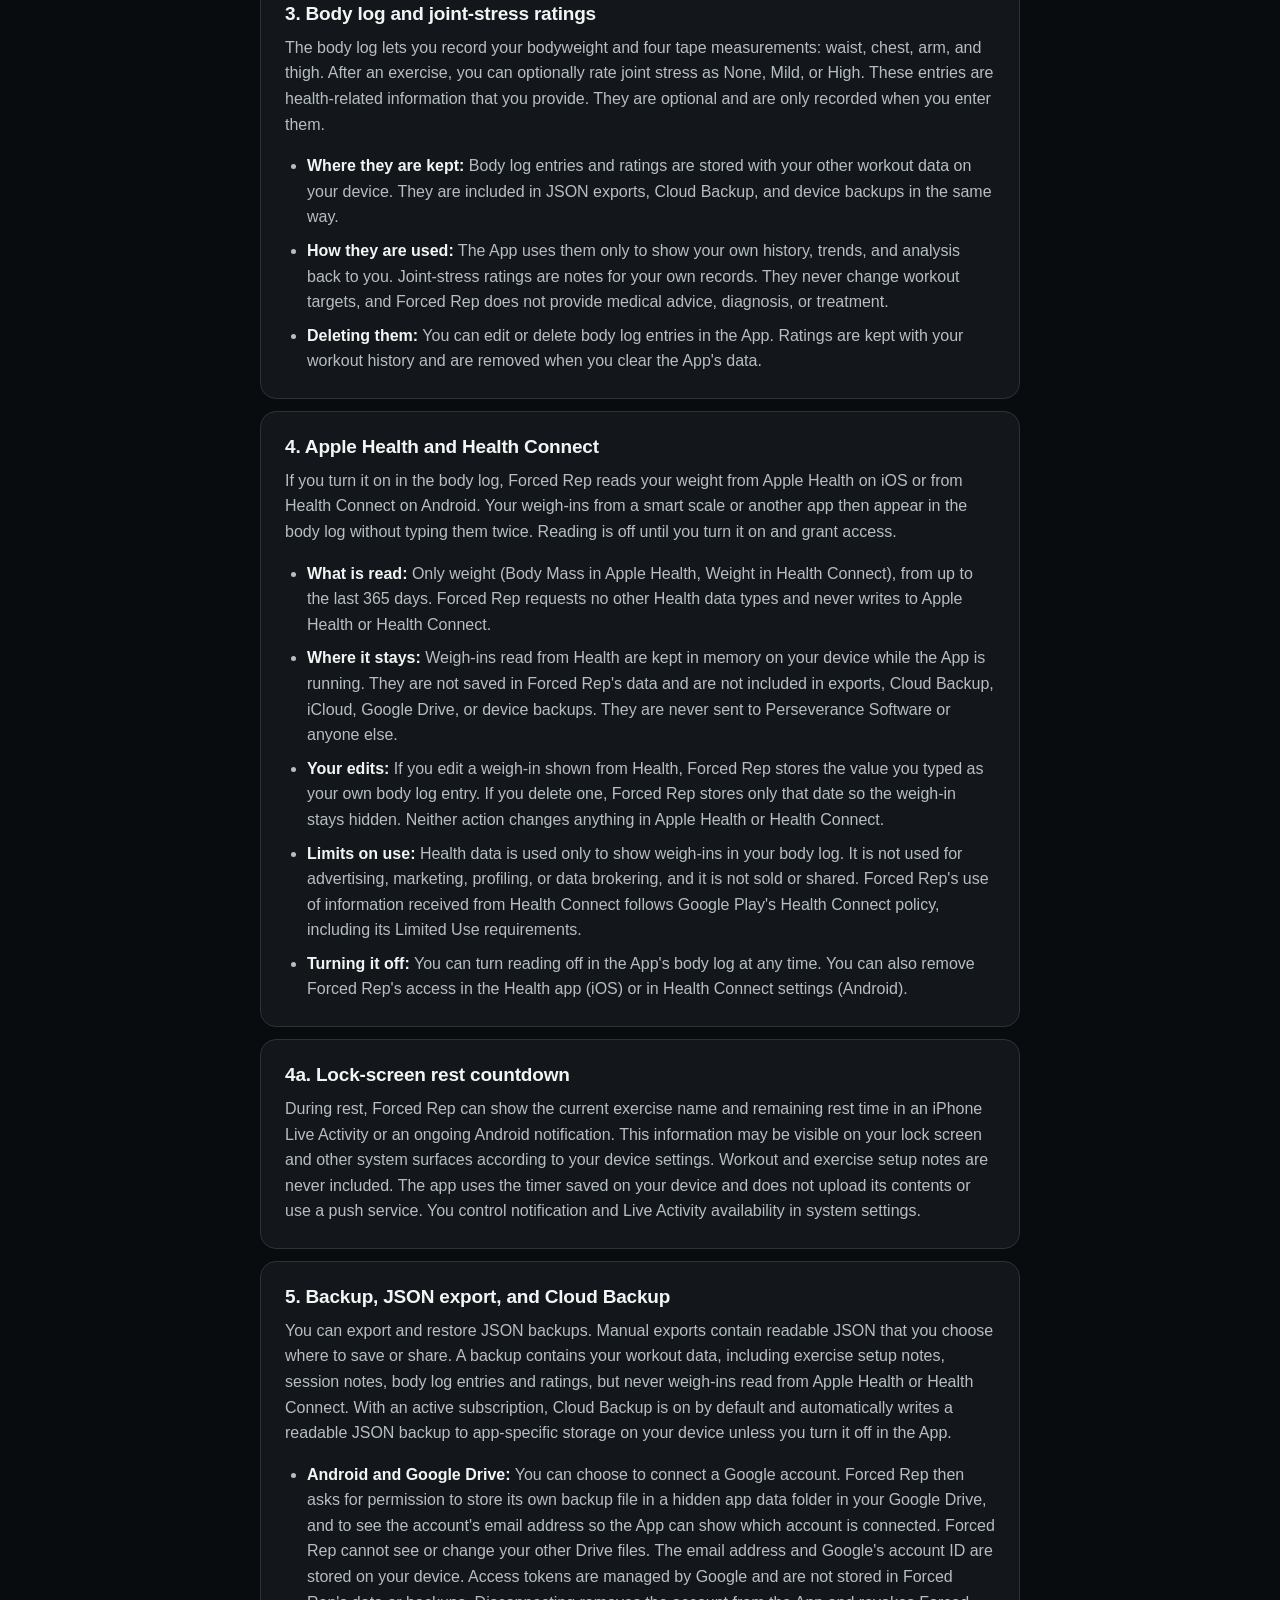
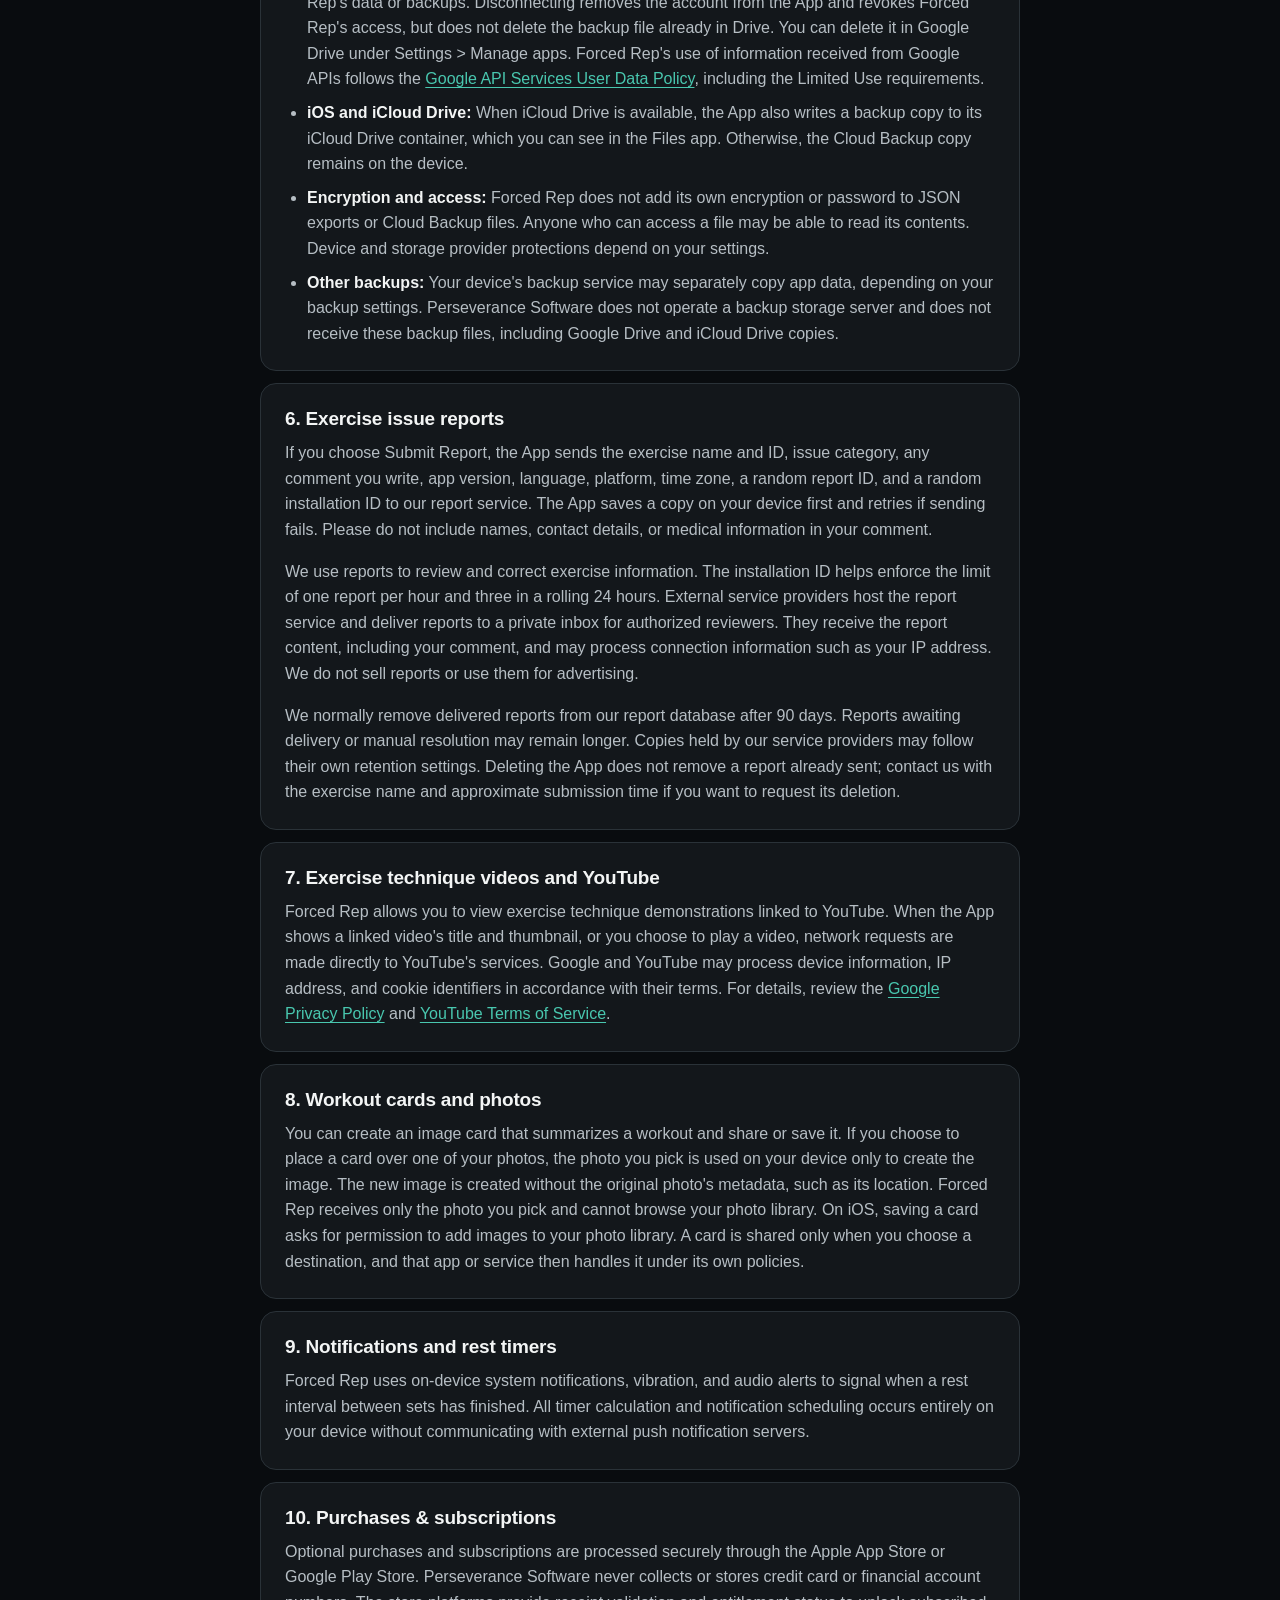
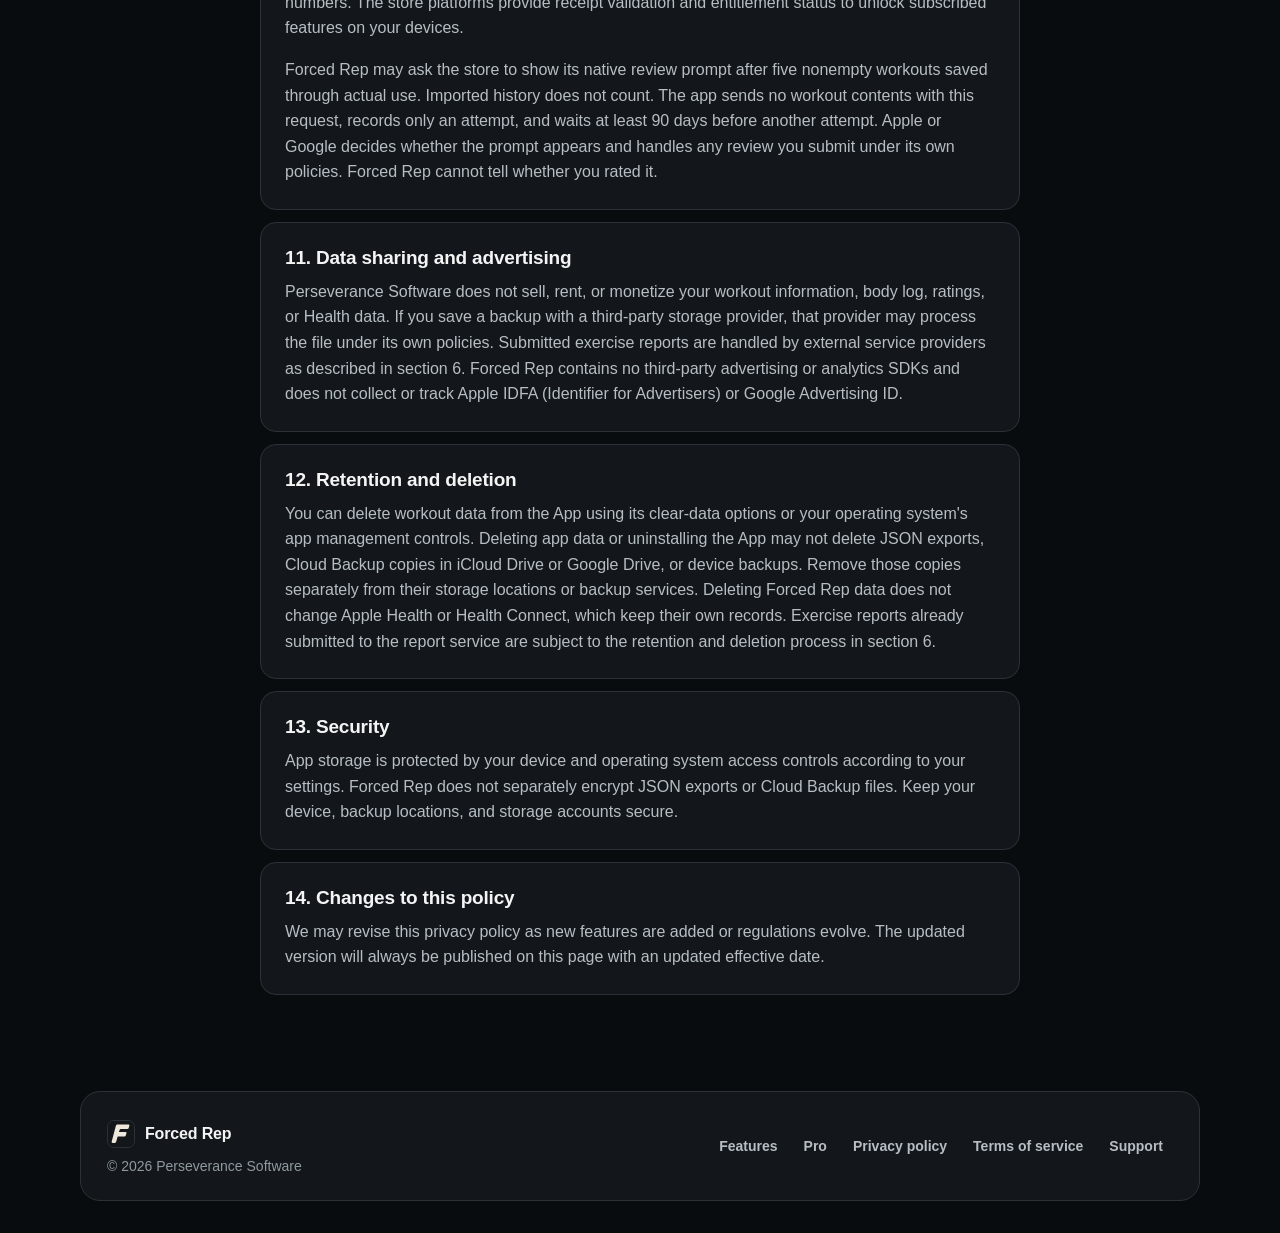
==== commit c2601617: "Explain native review requests and local preferences" ====
--- a/privacy/index.html
+++ b/privacy/index.html
@@ -83,6 +83,7 @@
               <li>Optional effort ratings and joint-stress ratings (see section 3).</li>
               <li>Your body log: bodyweight and body measurements you enter (see section 3).</li>
               <li>Settings such as weight unit, available plates, theme, and language.</li>
+              <li>Review-request preferences: IDs of workouts counted toward the request threshold, pending eligibility, and the last request-attempt time. These stay in app preferences and are excluded from JSON exports and Cloud Backup; device backups may separately copy them.</li>
             </ul>
             <p>
               Forced Rep does not require account creation. JSON exports, Cloud Backup, and device backup services can create additional copies as described in section 5. Workout logs, notes, ratings, and body log entries are not sent to Perseverance Software. Reports you choose to submit are handled as described in section 6.
@@ -176,6 +177,9 @@
             <h2>10. Purchases &amp; subscriptions</h2>
             <p>
               Optional purchases and subscriptions are processed securely through the Apple App Store or Google Play Store. Perseverance Software never collects or stores credit card or financial account numbers. The store platforms provide receipt validation and entitlement status to unlock subscribed features on your devices.
+            </p>
+            <p>
+              Forced Rep may ask the store to show its native review prompt after five nonempty workouts saved through actual use. Imported history does not count. The app sends no workout contents with this request, records only an attempt, and waits at least 90 days before another attempt. Apple or Google decides whether the prompt appears and handles any review you submit under its own policies. Forced Rep cannot tell whether you rated it.
             </p>
           </section>
 
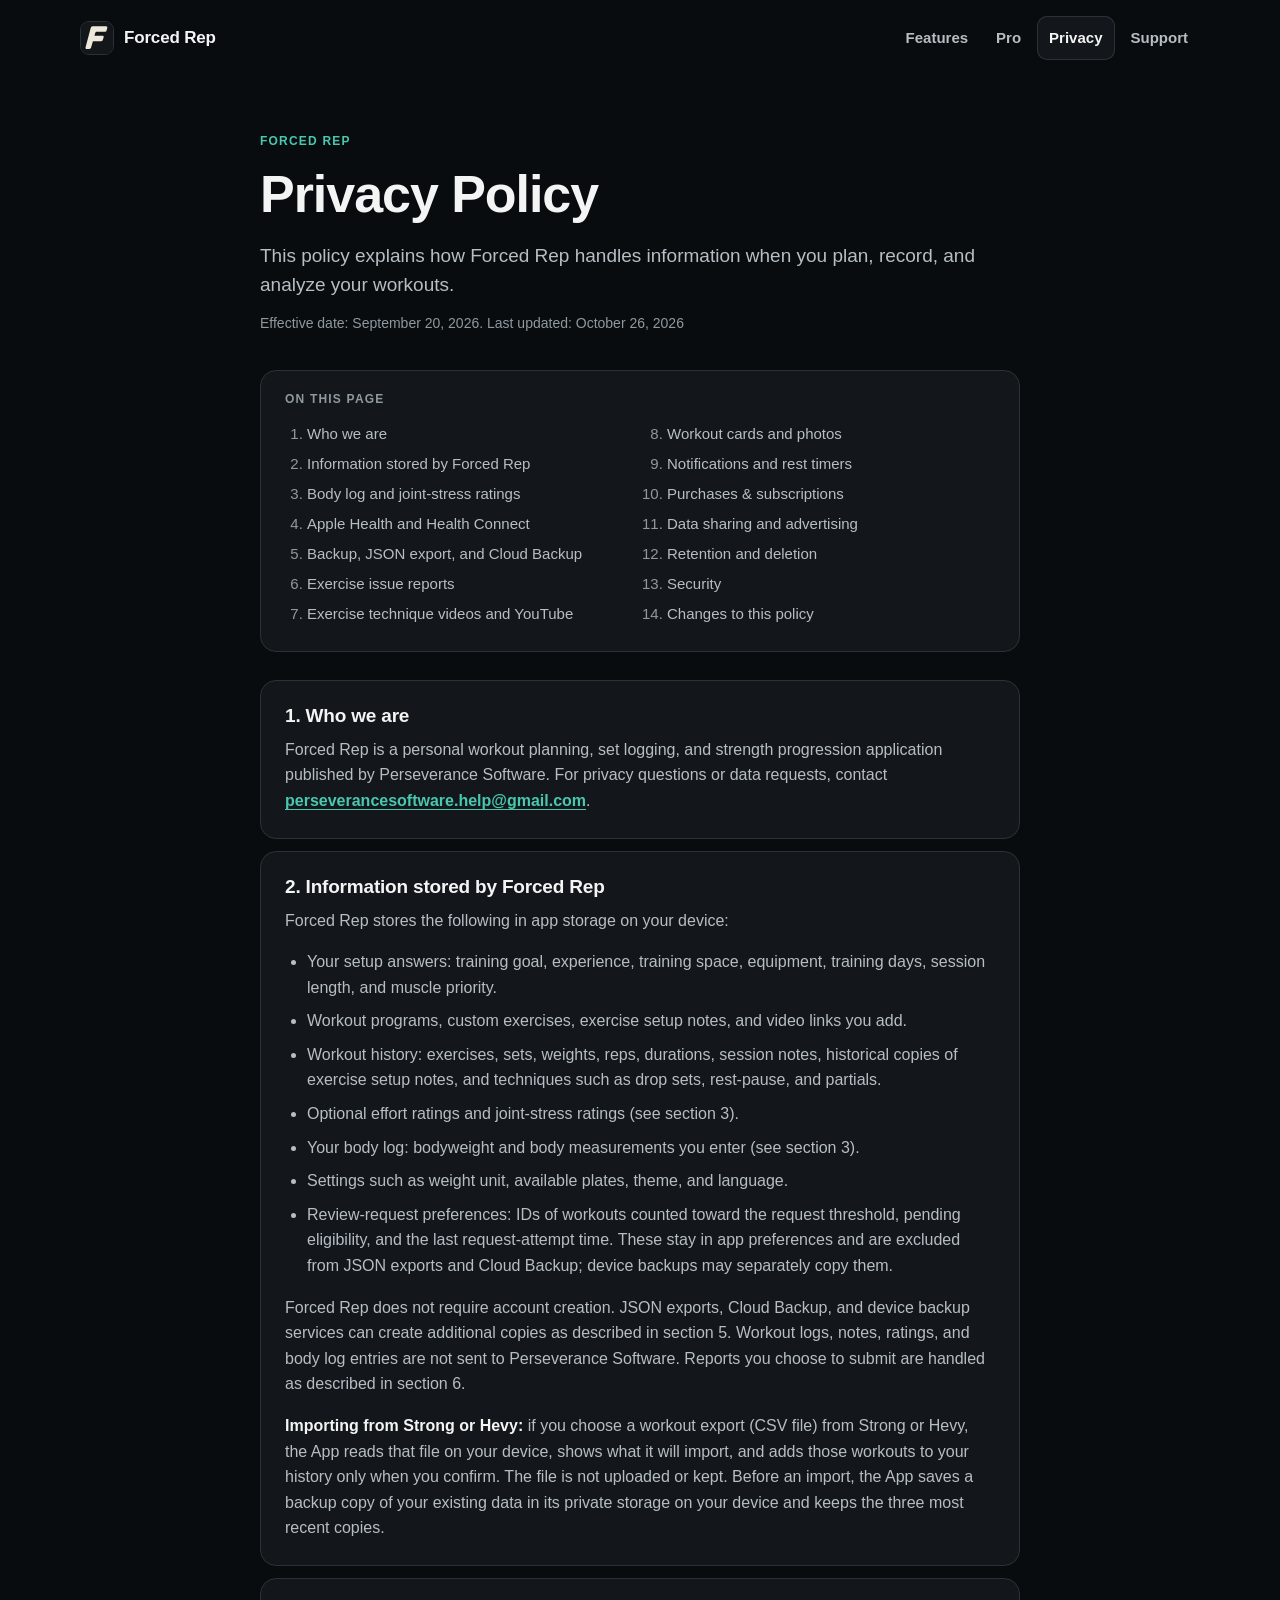
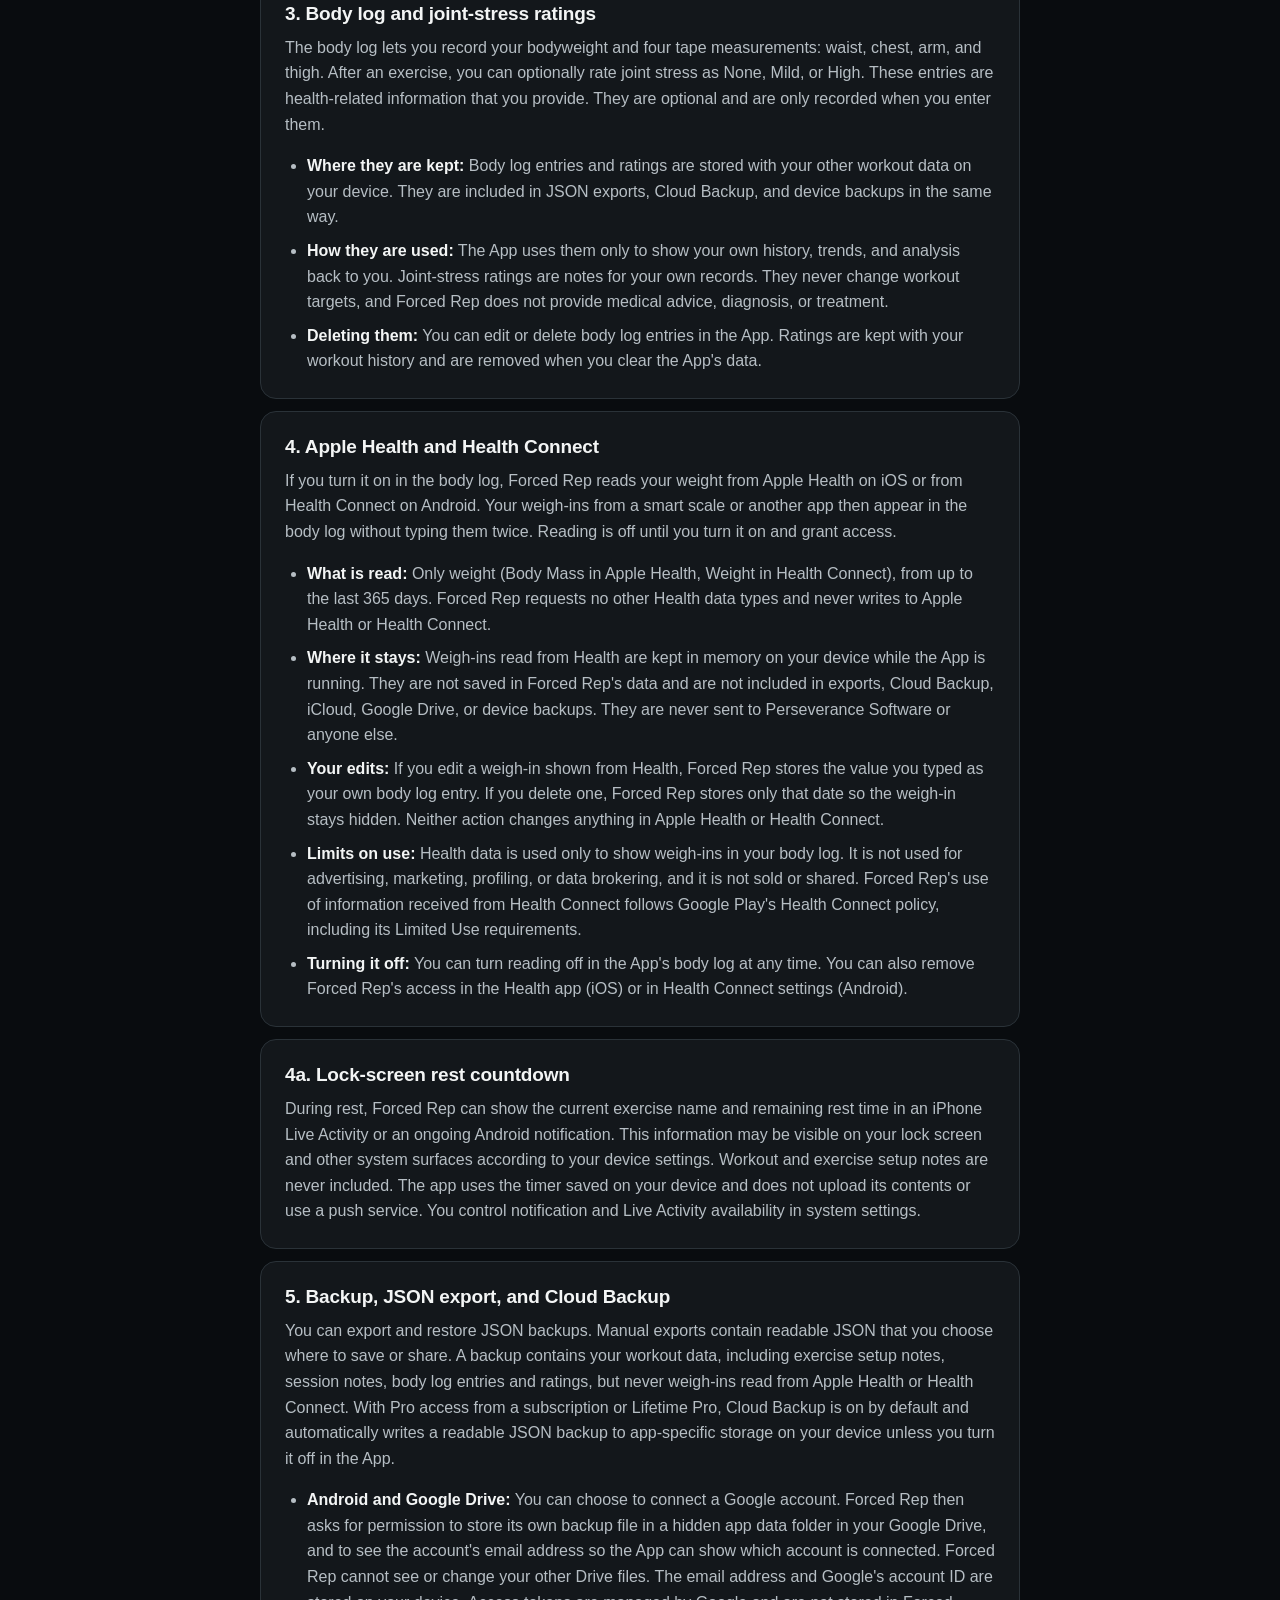
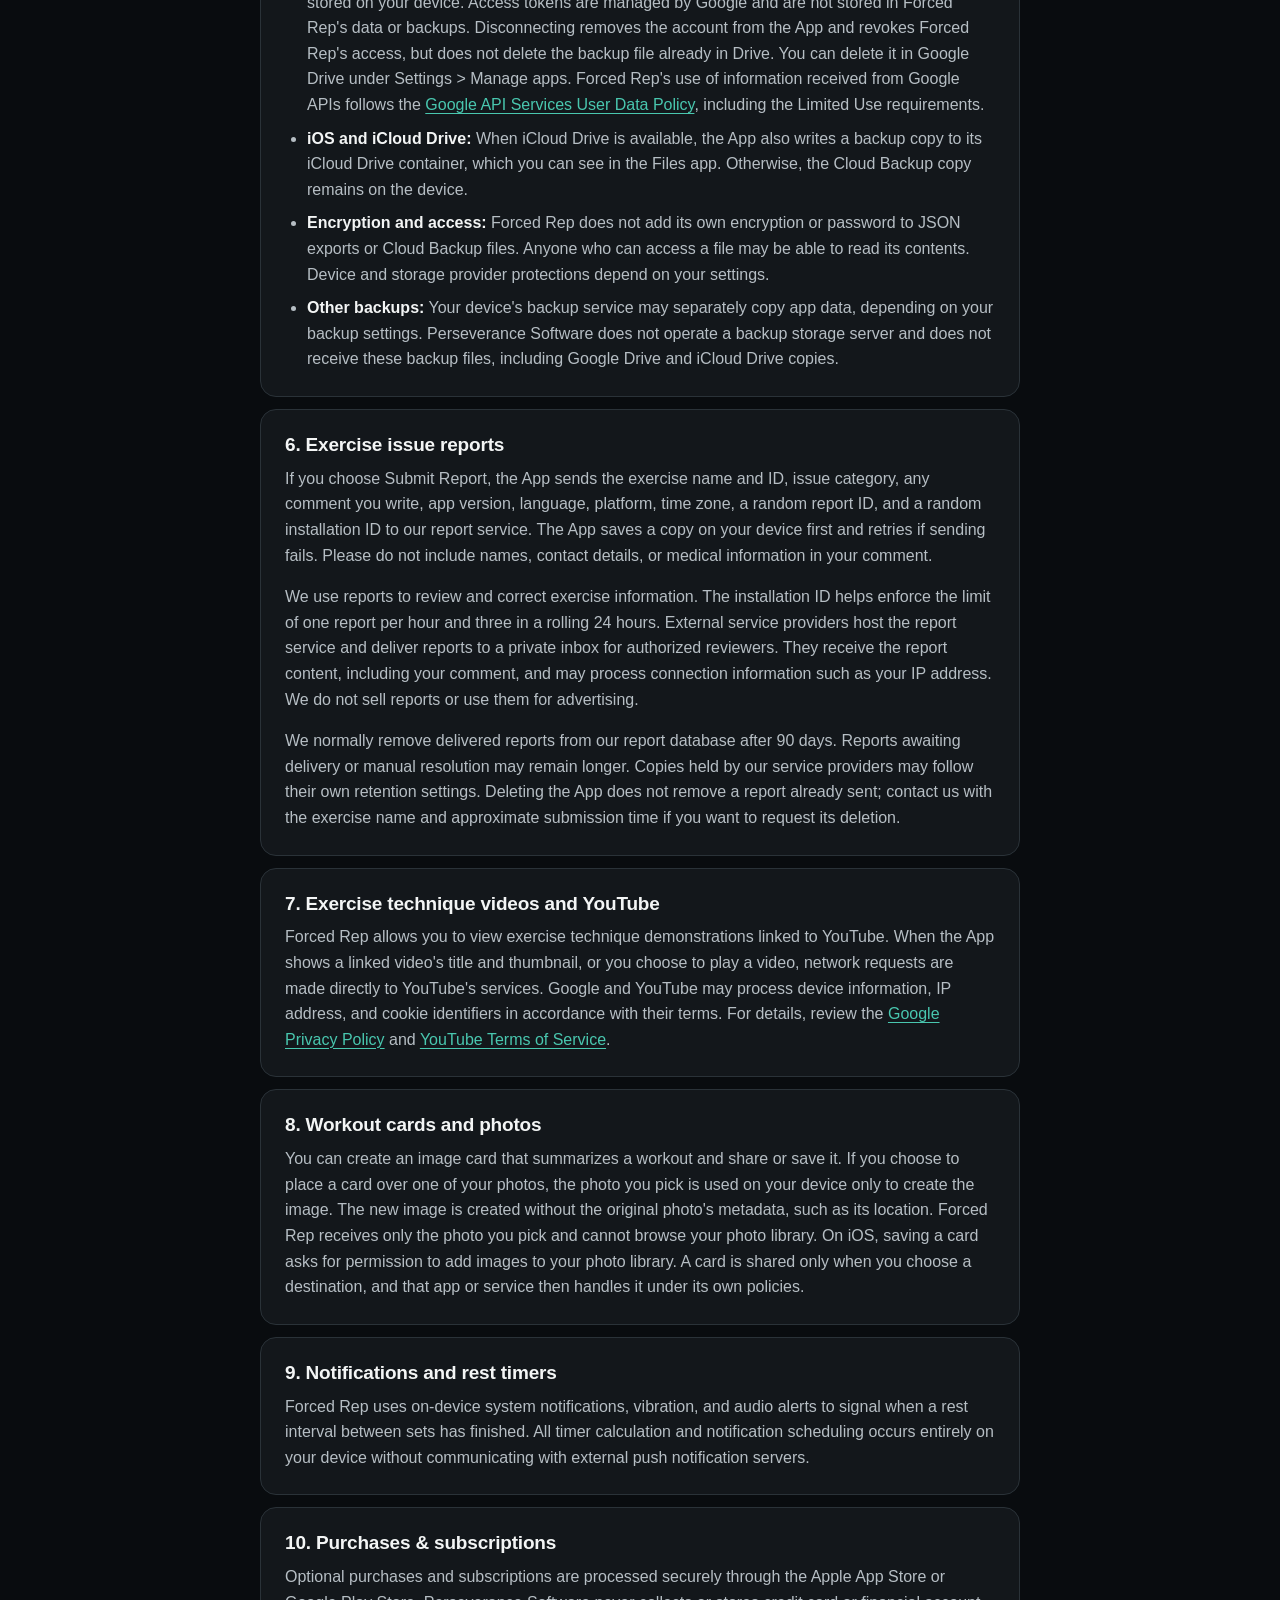
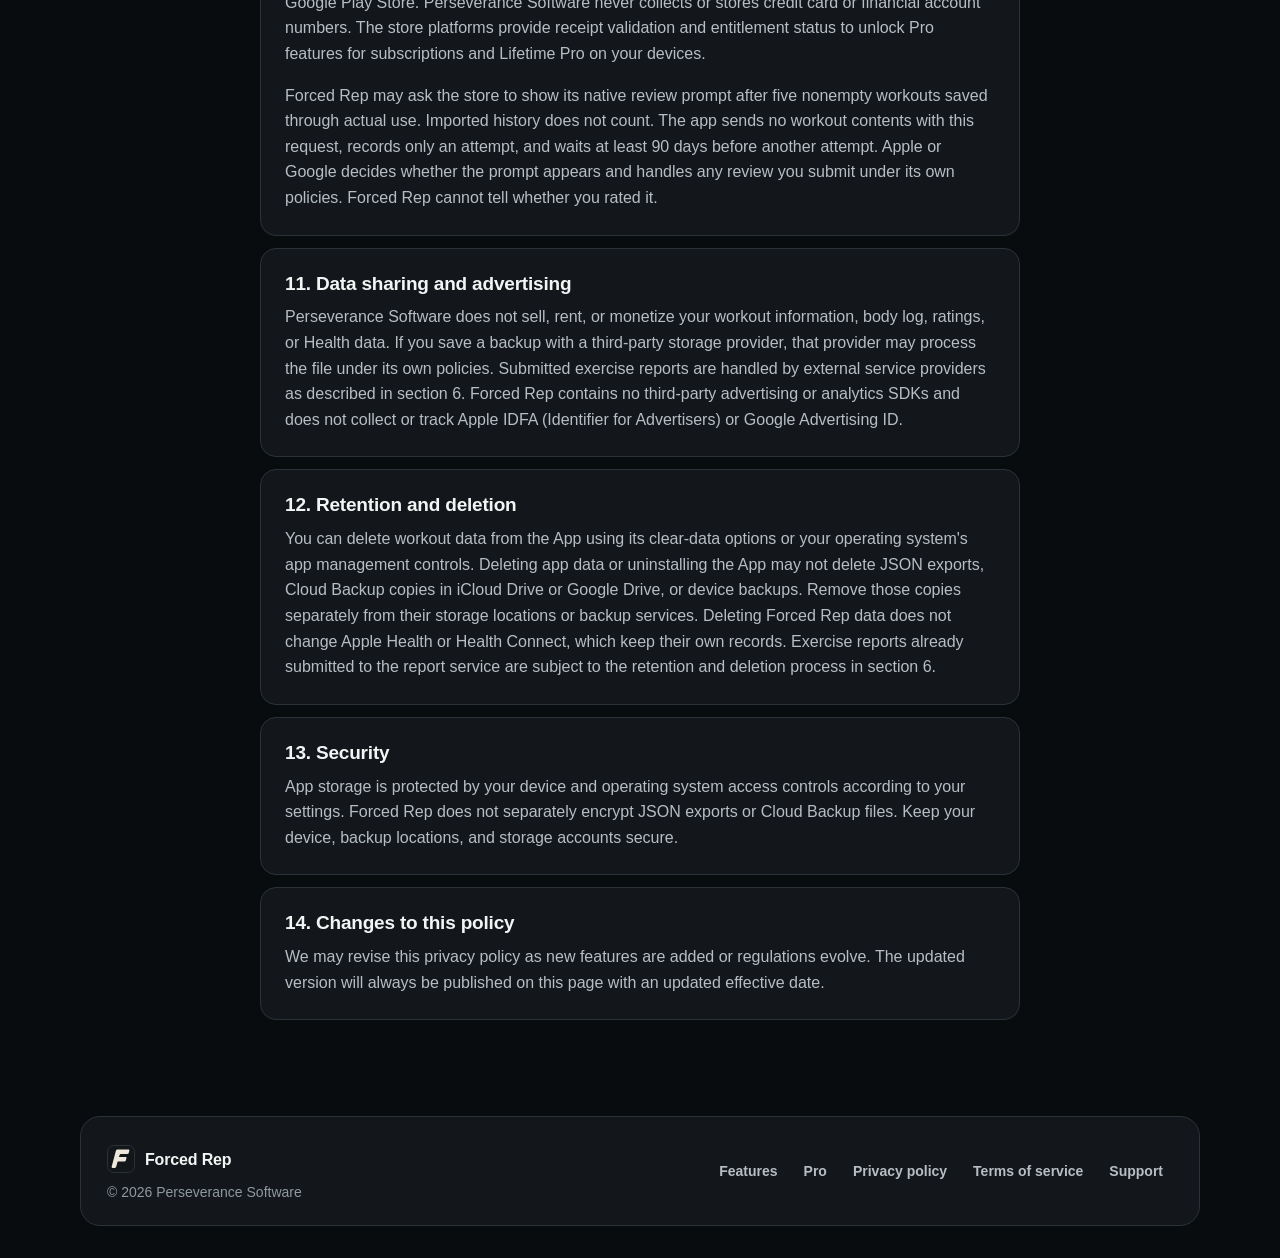
==== commit 6ac66bcd: "Describe subscriptions and one Lifetime Pro purchase consistently" ====
--- a/privacy/index.html
+++ b/privacy/index.html
@@ -38,7 +38,7 @@
           <p class="lede">
             This policy explains how Forced Rep handles information when you plan, record, and analyze your workouts.
           </p>
-          <p class="meta">Effective date: September 20, 2026. Last updated: October 24, 2026</p>
+          <p class="meta">Effective date: September 20, 2026. Last updated: October 26, 2026</p>
         </div>
 
         <nav class="toc" aria-labelledby="toc-title">
@@ -127,7 +127,7 @@
           <section class="policy-section" id="backup-json-export-and-cloud-backup">
             <h2>5. Backup, JSON export, and Cloud Backup</h2>
             <p>
-              You can export and restore JSON backups. Manual exports contain readable JSON that you choose where to save or share. A backup contains your workout data, including exercise setup notes, session notes, body log entries and ratings, but never weigh-ins read from Apple Health or Health Connect. With an active subscription, Cloud Backup is on by default and automatically writes a readable JSON backup to app-specific storage on your device unless you turn it off in the App.
+              You can export and restore JSON backups. Manual exports contain readable JSON that you choose where to save or share. A backup contains your workout data, including exercise setup notes, session notes, body log entries and ratings, but never weigh-ins read from Apple Health or Health Connect. With Pro access from a subscription or Lifetime Pro, Cloud Backup is on by default and automatically writes a readable JSON backup to app-specific storage on your device unless you turn it off in the App.
             </p>
             <ul>
               <li><strong>Android and Google Drive:</strong> You can choose to connect a Google account. Forced Rep then asks for permission to store its own backup file in a hidden app data folder in your Google Drive, and to see the account's email address so the App can show which account is connected. Forced Rep cannot see or change your other Drive files. The email address and Google's account ID are stored on your device. Access tokens are managed by Google and are not stored in Forced Rep's data or backups. Disconnecting removes the account from the App and revokes Forced Rep's access, but does not delete the backup file already in Drive. You can delete it in Google Drive under Settings &gt; Manage apps. Forced Rep's use of information received from Google APIs follows the <a href="https://developers.google.com/terms/api-services-user-data-policy">Google API Services User Data Policy</a>, including the Limited Use requirements.</li>
@@ -176,7 +176,7 @@
           <section class="policy-section" id="purchases-and-subscriptions">
             <h2>10. Purchases &amp; subscriptions</h2>
             <p>
-              Optional purchases and subscriptions are processed securely through the Apple App Store or Google Play Store. Perseverance Software never collects or stores credit card or financial account numbers. The store platforms provide receipt validation and entitlement status to unlock subscribed features on your devices.
+              Optional purchases and subscriptions are processed securely through the Apple App Store or Google Play Store. Perseverance Software never collects or stores credit card or financial account numbers. The store platforms provide receipt validation and entitlement status to unlock Pro features for subscriptions and Lifetime Pro on your devices.
             </p>
             <p>
               Forced Rep may ask the store to show its native review prompt after five nonempty workouts saved through actual use. Imported history does not count. The app sends no workout contents with this request, records only an attempt, and waits at least 90 days before another attempt. Apple or Google decides whether the prompt appears and handles any review you submit under its own policies. Forced Rep cannot tell whether you rated it.
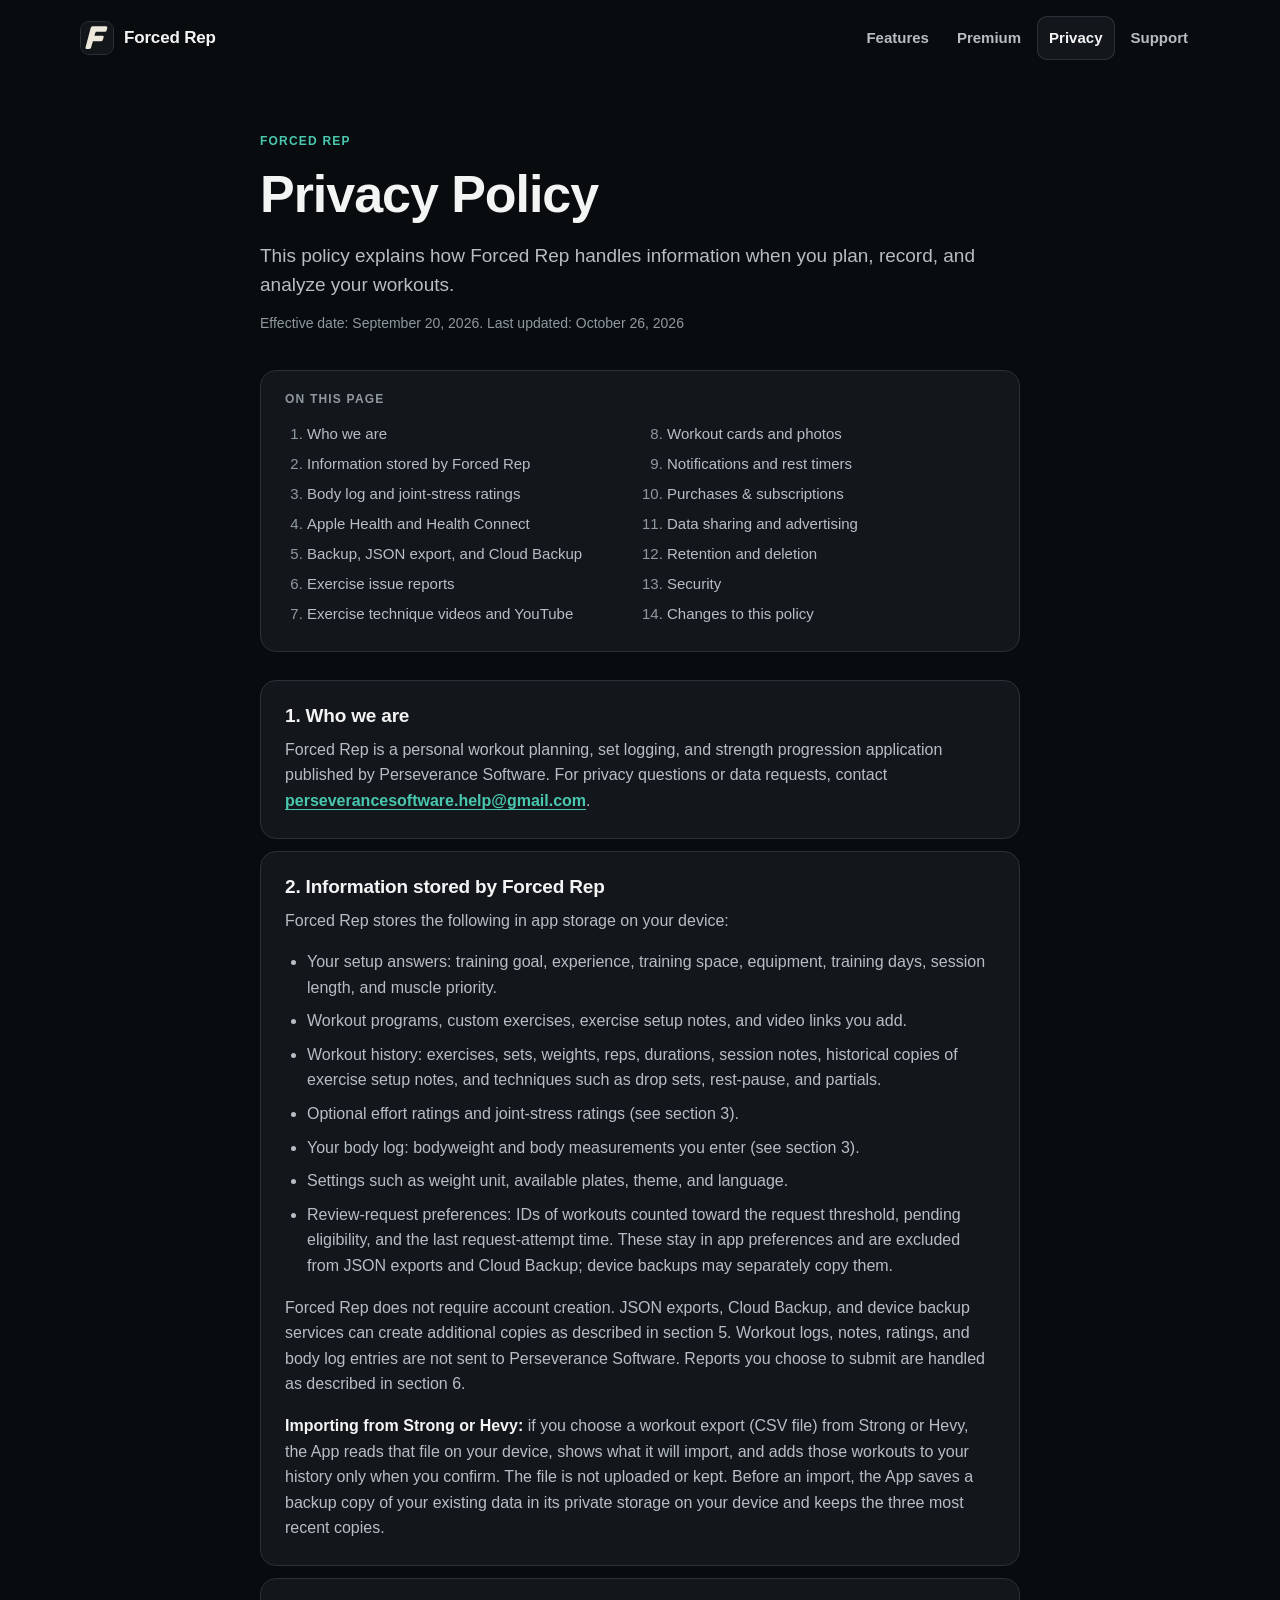
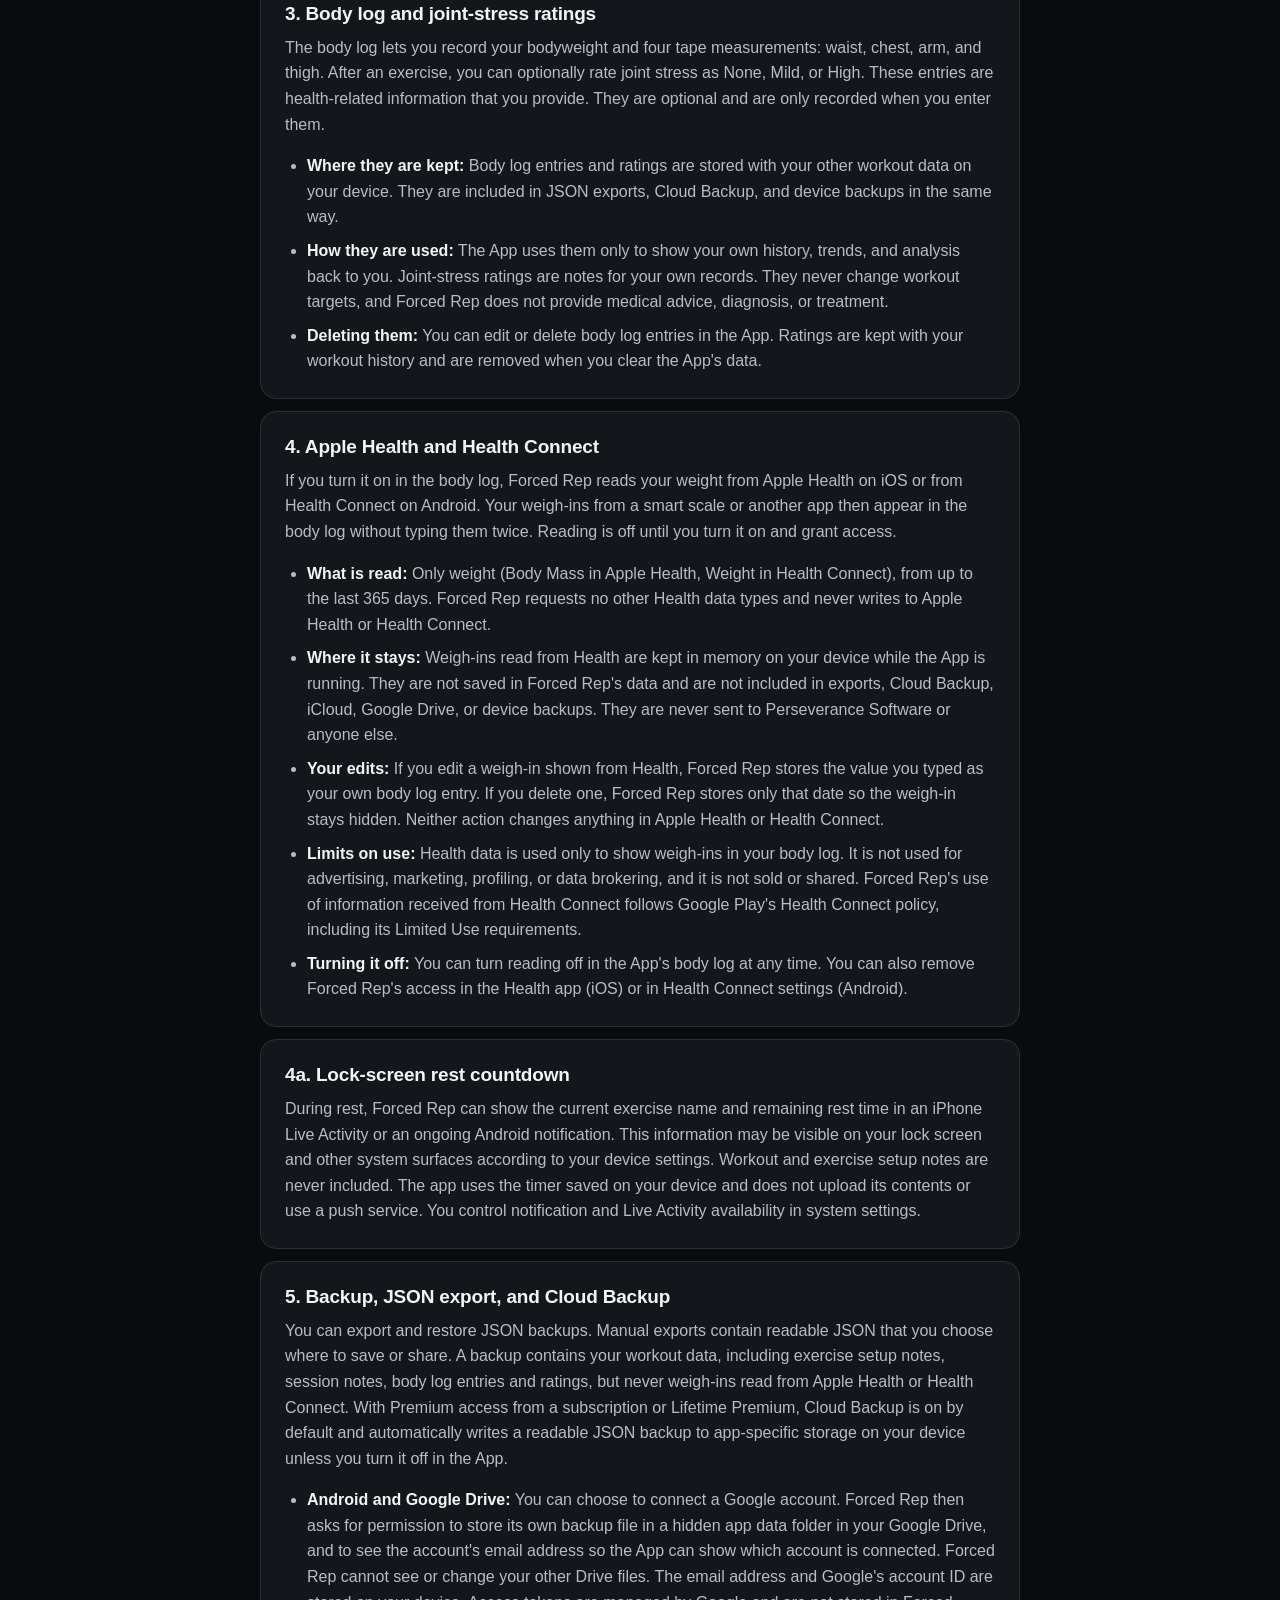
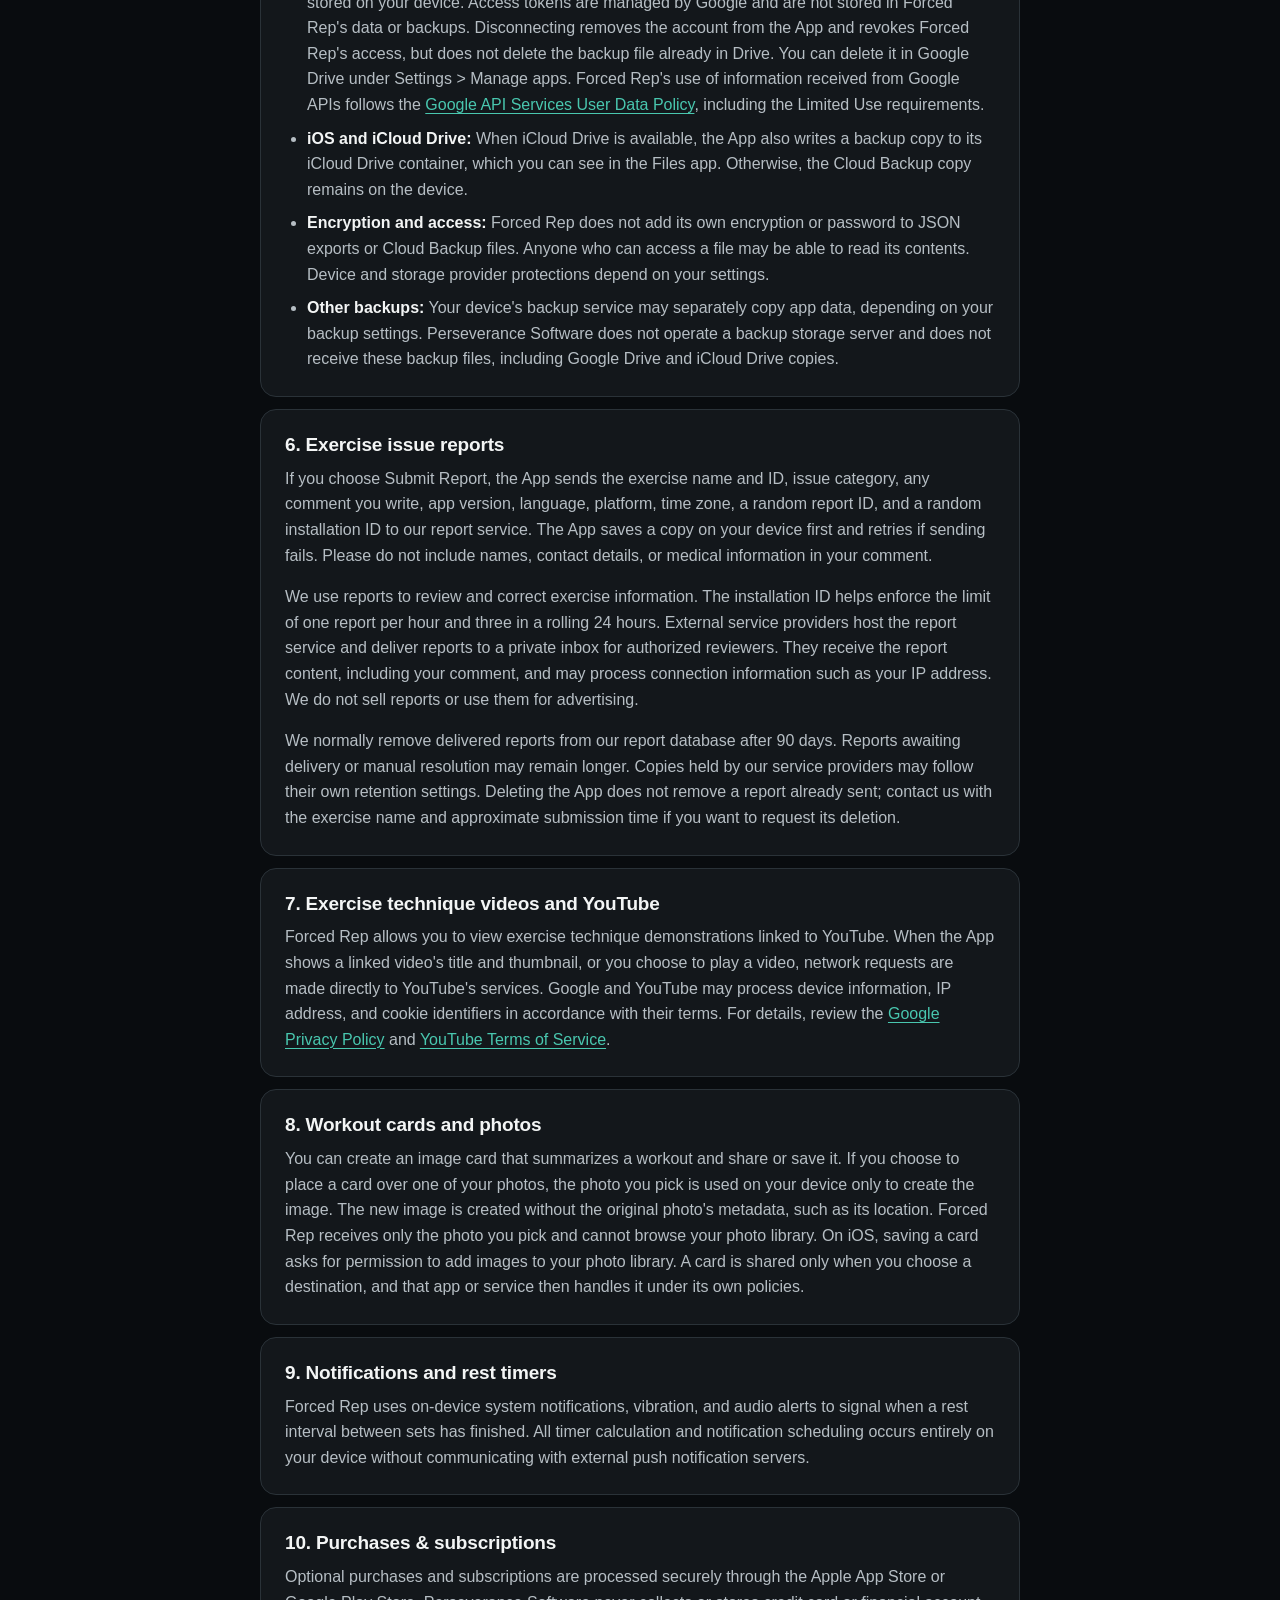
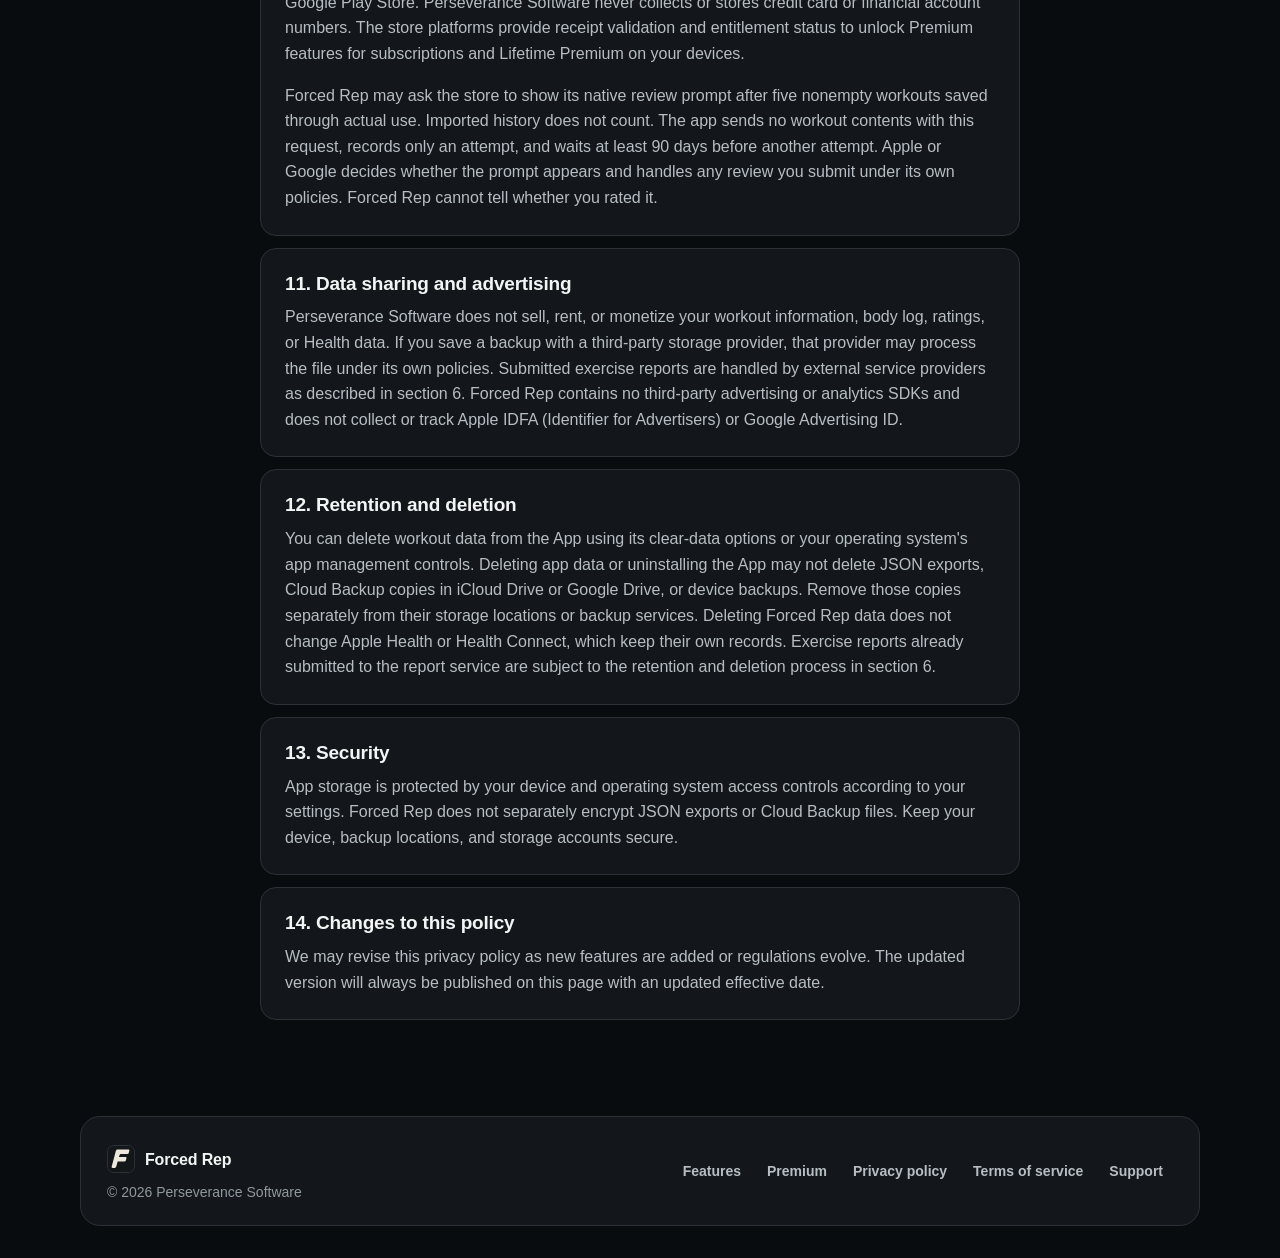
==== commit a99771bd: "Align public purchase copy with Premium branding" ====
--- a/privacy/index.html
+++ b/privacy/index.html
@@ -23,7 +23,7 @@
         <a class="brand" href="/"><img src="/favicon.svg" alt="" width="34" height="34">Forced Rep</a>
         <nav class="site-nav" aria-label="Main">
           <a href="/#features">Features</a>
-          <a href="/#pro">Pro</a>
+          <a href="/#pro">Premium</a>
           <a href="/privacy/" aria-current="page">Privacy</a>
           <a href="/support/">Support</a>
         </nav>
@@ -127,7 +127,7 @@
           <section class="policy-section" id="backup-json-export-and-cloud-backup">
             <h2>5. Backup, JSON export, and Cloud Backup</h2>
             <p>
-              You can export and restore JSON backups. Manual exports contain readable JSON that you choose where to save or share. A backup contains your workout data, including exercise setup notes, session notes, body log entries and ratings, but never weigh-ins read from Apple Health or Health Connect. With Pro access from a subscription or Lifetime Pro, Cloud Backup is on by default and automatically writes a readable JSON backup to app-specific storage on your device unless you turn it off in the App.
+              You can export and restore JSON backups. Manual exports contain readable JSON that you choose where to save or share. A backup contains your workout data, including exercise setup notes, session notes, body log entries and ratings, but never weigh-ins read from Apple Health or Health Connect. With Premium access from a subscription or Lifetime Premium, Cloud Backup is on by default and automatically writes a readable JSON backup to app-specific storage on your device unless you turn it off in the App.
             </p>
             <ul>
               <li><strong>Android and Google Drive:</strong> You can choose to connect a Google account. Forced Rep then asks for permission to store its own backup file in a hidden app data folder in your Google Drive, and to see the account's email address so the App can show which account is connected. Forced Rep cannot see or change your other Drive files. The email address and Google's account ID are stored on your device. Access tokens are managed by Google and are not stored in Forced Rep's data or backups. Disconnecting removes the account from the App and revokes Forced Rep's access, but does not delete the backup file already in Drive. You can delete it in Google Drive under Settings &gt; Manage apps. Forced Rep's use of information received from Google APIs follows the <a href="https://developers.google.com/terms/api-services-user-data-policy">Google API Services User Data Policy</a>, including the Limited Use requirements.</li>
@@ -176,7 +176,7 @@
           <section class="policy-section" id="purchases-and-subscriptions">
             <h2>10. Purchases &amp; subscriptions</h2>
             <p>
-              Optional purchases and subscriptions are processed securely through the Apple App Store or Google Play Store. Perseverance Software never collects or stores credit card or financial account numbers. The store platforms provide receipt validation and entitlement status to unlock Pro features for subscriptions and Lifetime Pro on your devices.
+              Optional purchases and subscriptions are processed securely through the Apple App Store or Google Play Store. Perseverance Software never collects or stores credit card or financial account numbers. The store platforms provide receipt validation and entitlement status to unlock Premium features for subscriptions and Lifetime Premium on your devices.
             </p>
             <p>
               Forced Rep may ask the store to show its native review prompt after five nonempty workouts saved through actual use. Imported history does not count. The app sends no workout contents with this request, records only an attempt, and waits at least 90 days before another attempt. Apple or Google decides whether the prompt appears and handles any review you submit under its own policies. Forced Rep cannot tell whether you rated it.
@@ -222,7 +222,7 @@
         </div>
         <nav class="footer-nav" aria-label="Footer">
           <a href="/#features">Features</a>
-          <a href="/#pro">Pro</a>
+          <a href="/#pro">Premium</a>
           <a href="/privacy/">Privacy policy</a>
           <a href="/terms/">Terms of service</a>
           <a href="/support/">Support</a>
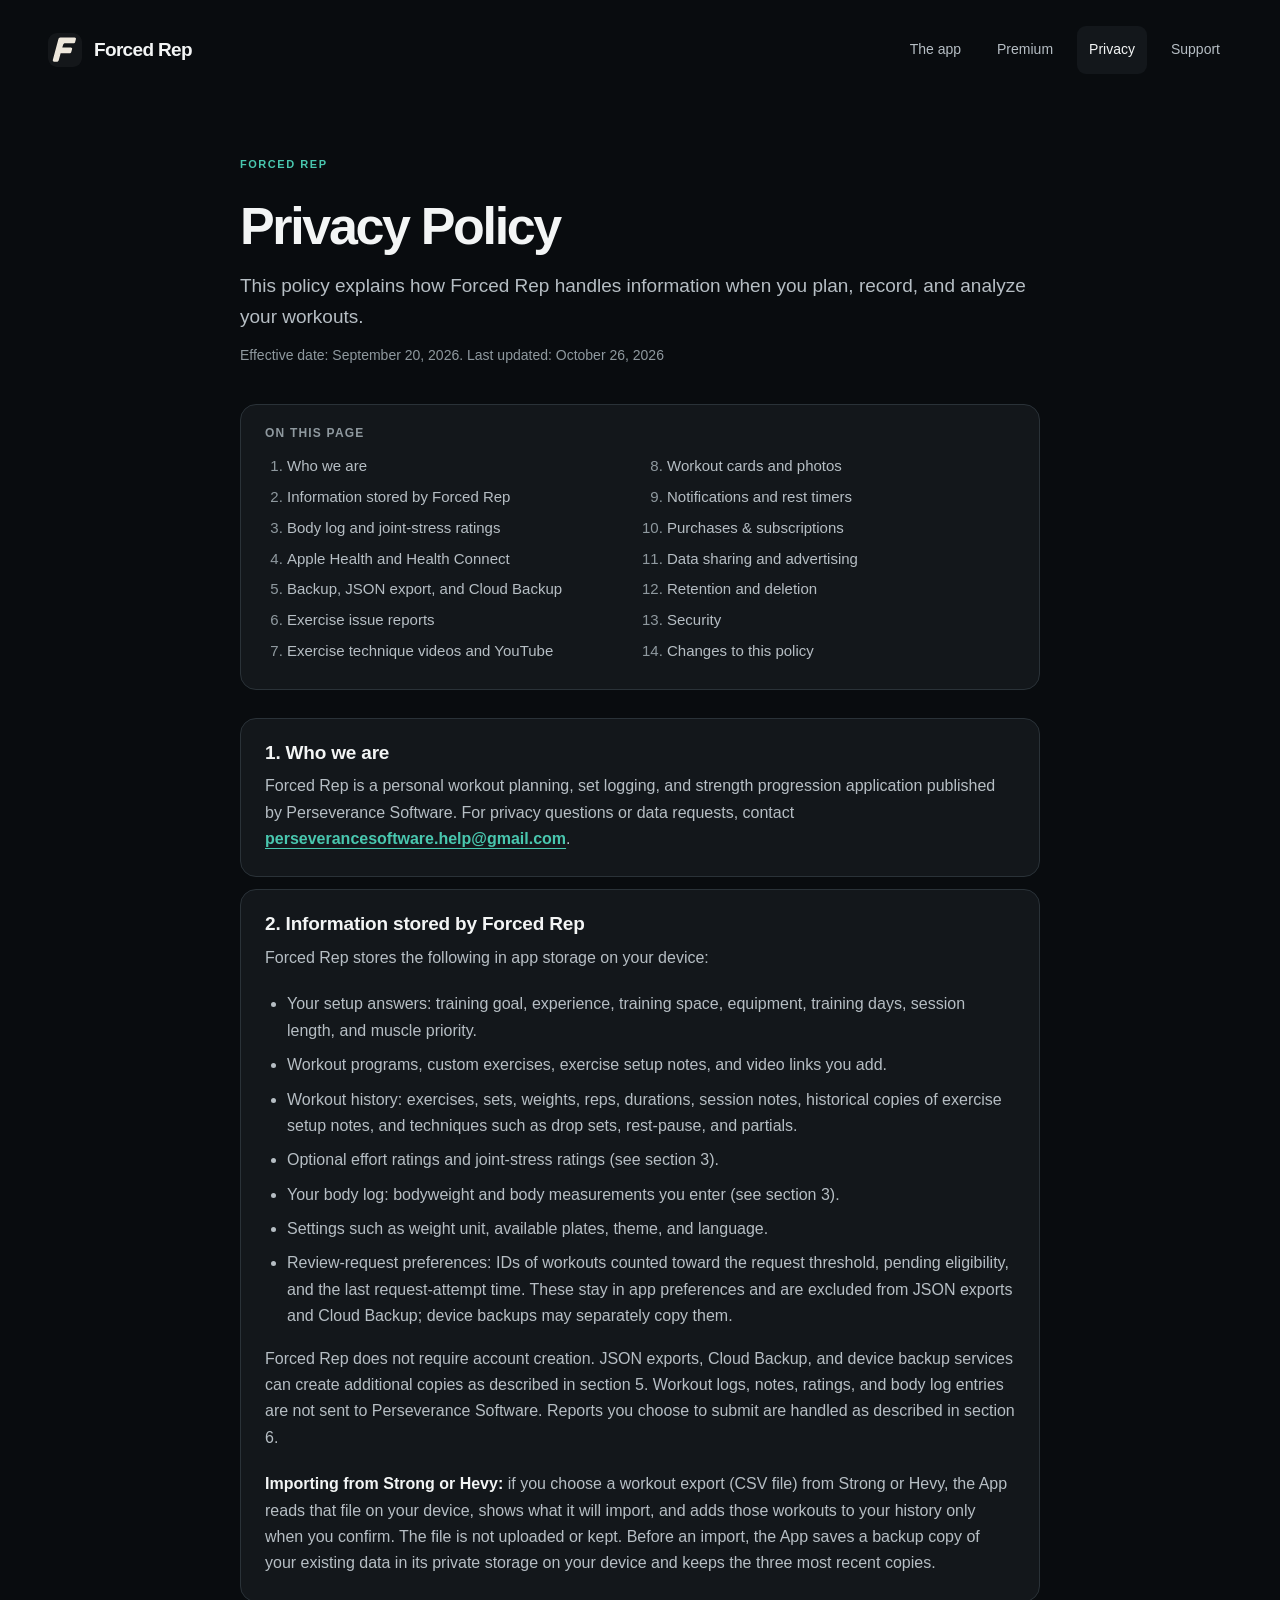
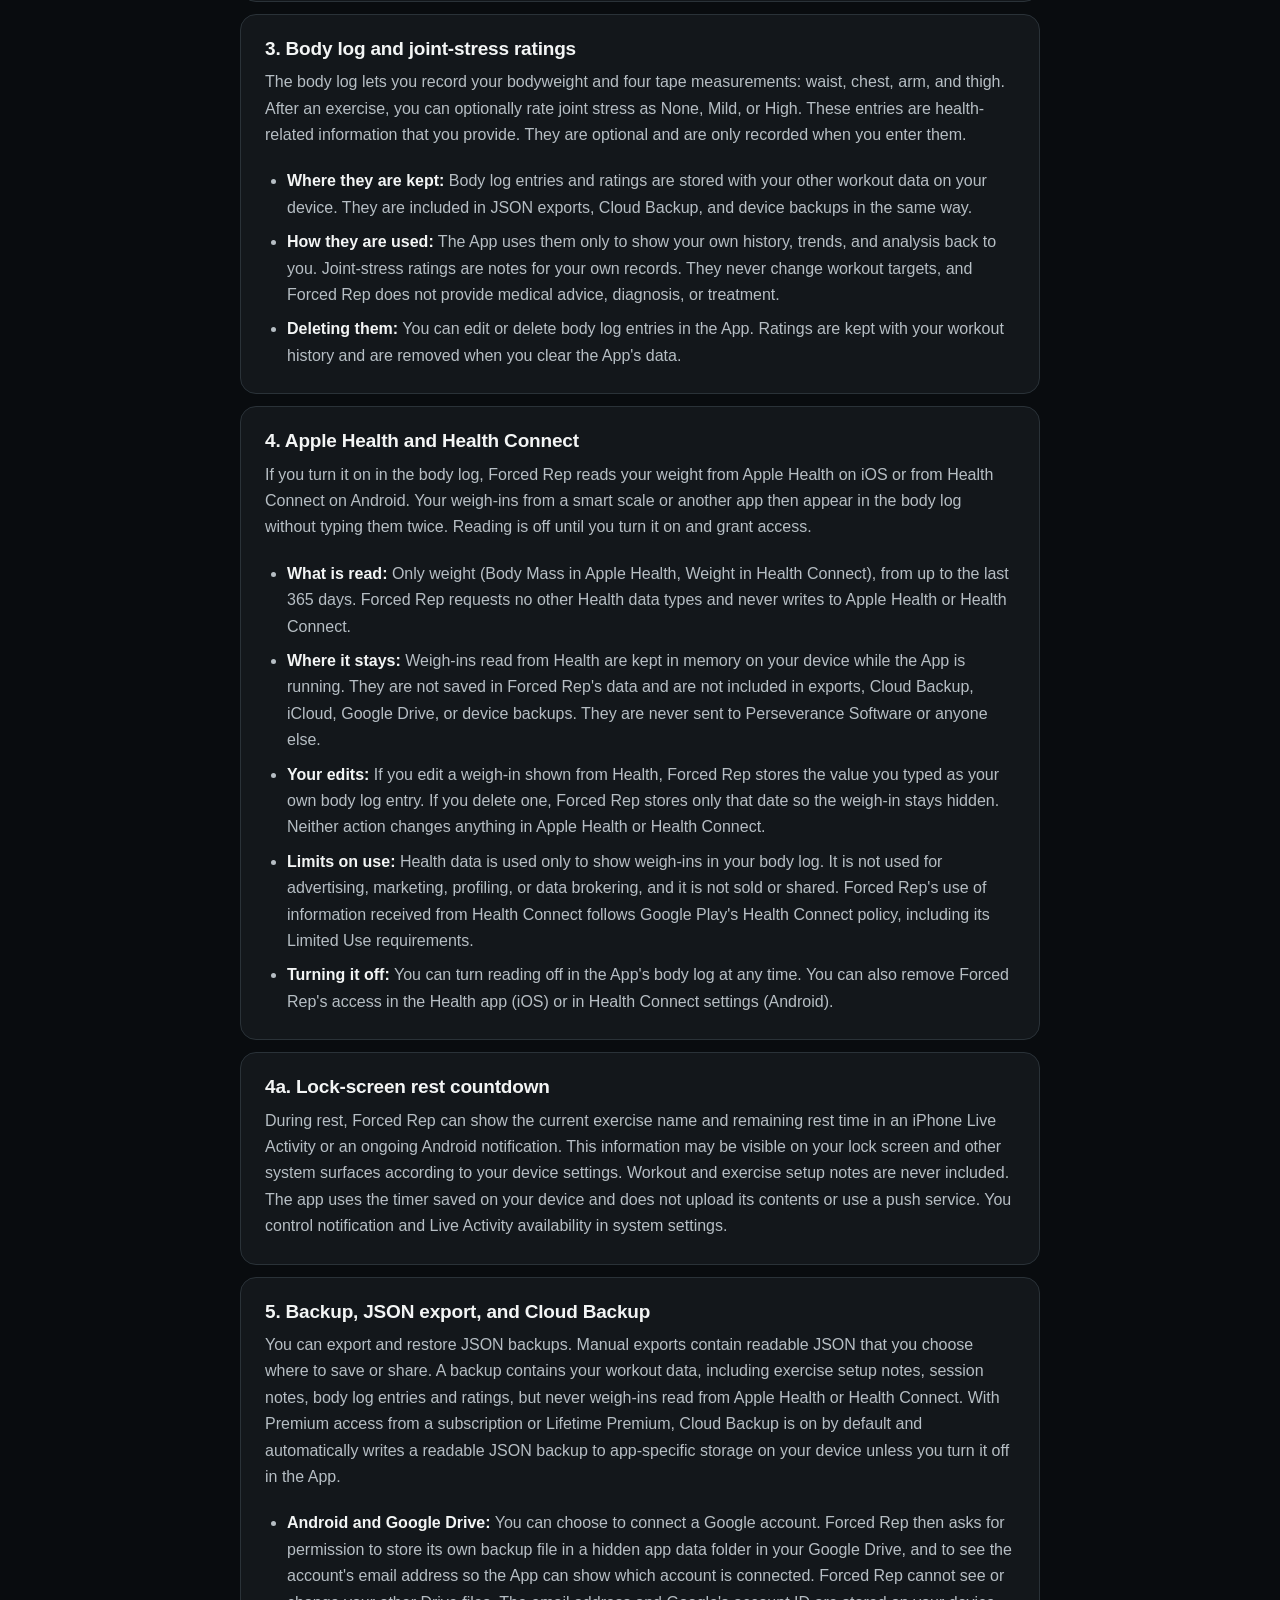
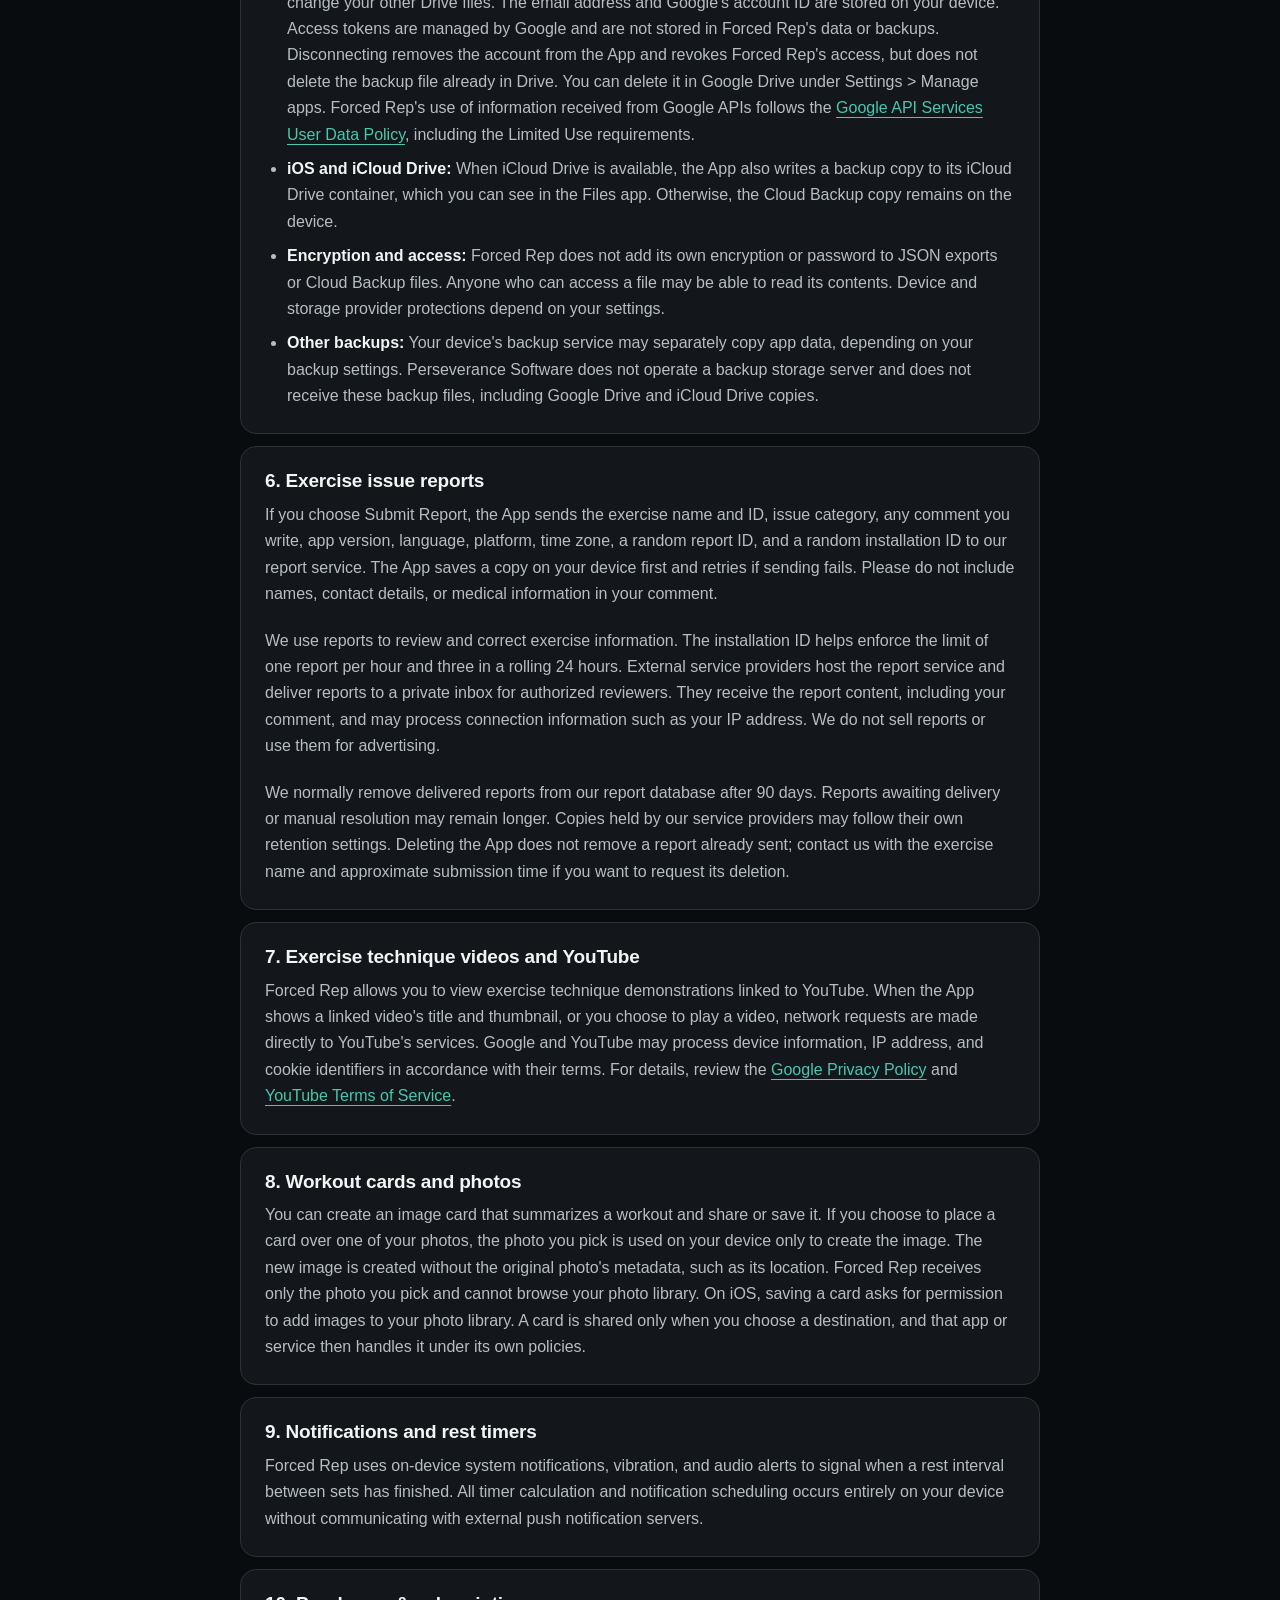
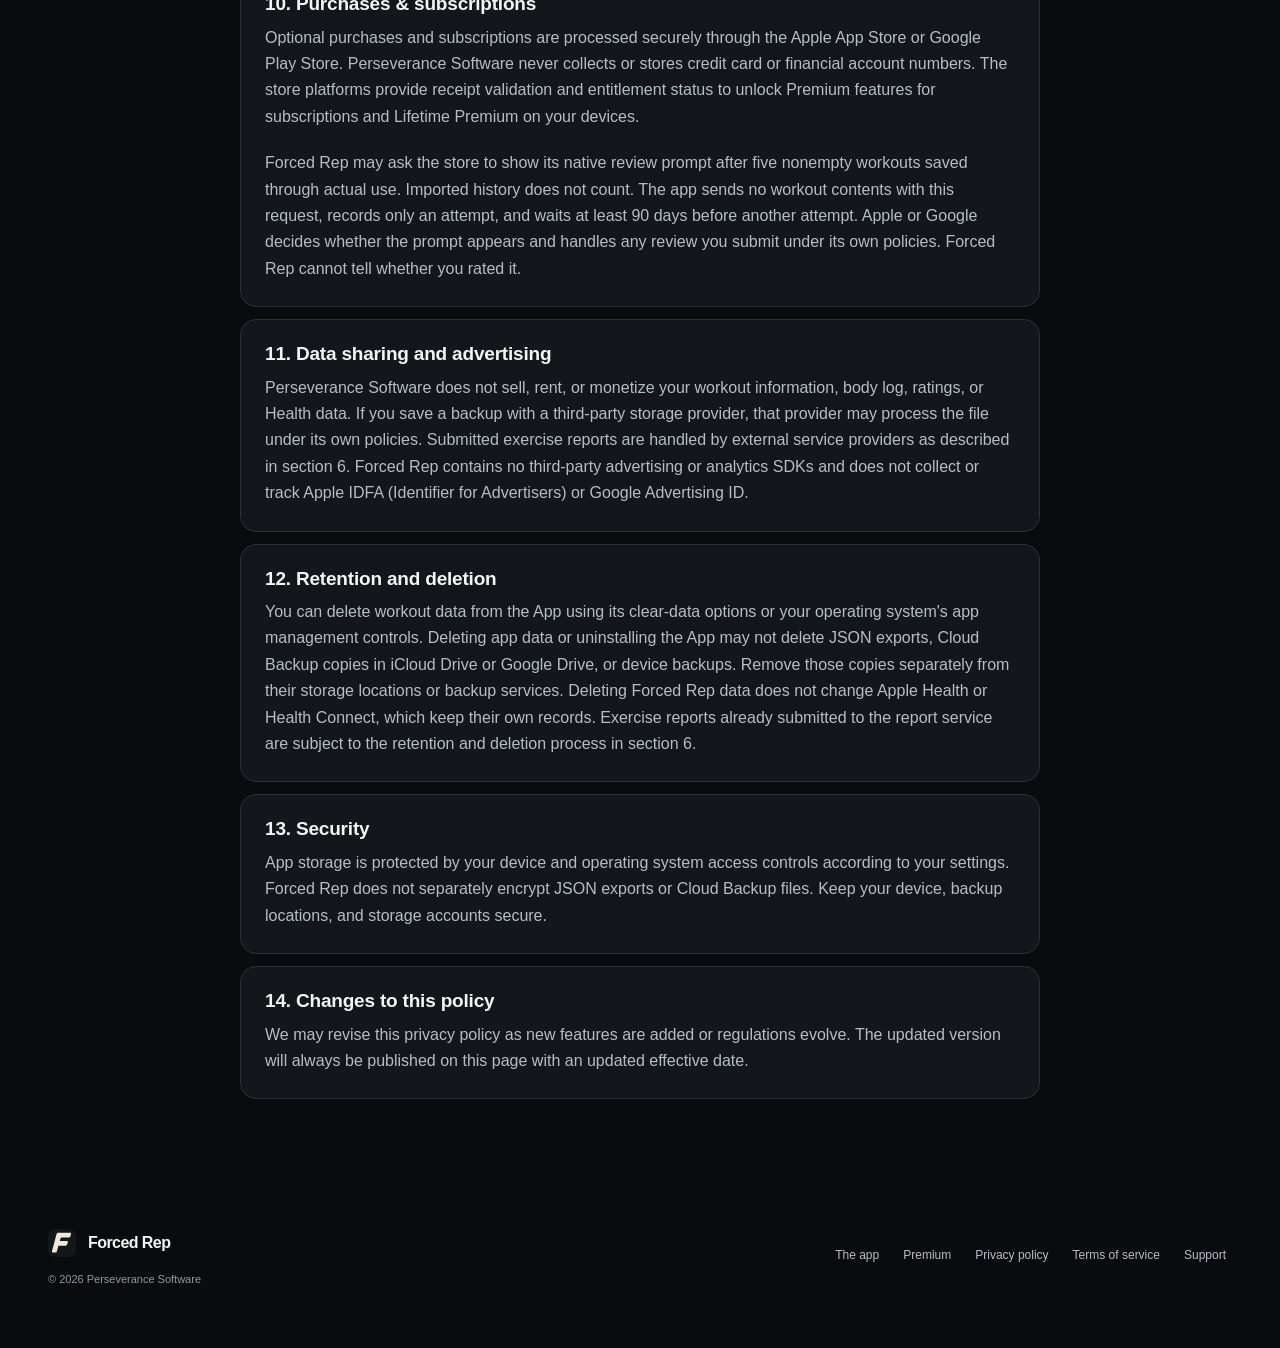
==== commit 198e4b77: "Introduce Forced Rep with selected native app views" ====
--- a/privacy/index.html
+++ b/privacy/index.html
@@ -22,7 +22,7 @@
       <div class="wrap header-inner">
         <a class="brand" href="/"><img src="/favicon.svg" alt="" width="34" height="34">Forced Rep</a>
         <nav class="site-nav" aria-label="Main">
-          <a href="/#features">Features</a>
+          <a href="/#features">The app</a>
           <a href="/#pro">Premium</a>
           <a href="/privacy/" aria-current="page">Privacy</a>
           <a href="/support/">Support</a>
@@ -221,7 +221,7 @@
           <p>© 2026 Perseverance Software</p>
         </div>
         <nav class="footer-nav" aria-label="Footer">
-          <a href="/#features">Features</a>
+          <a href="/#features">The app</a>
           <a href="/#pro">Premium</a>
           <a href="/privacy/">Privacy policy</a>
           <a href="/terms/">Terms of service</a>
--- a/styles.css
+++ b/styles.css
@@ -1,4 +1,4 @@
-/* Tokens follow the Obsidian palette in docs/design/form-design-system.md (Color system). */
+/* The website uses the native app's Obsidian palette and system typography. */
 :root {
   color-scheme: dark;
   --background: #090c0f;
@@ -13,573 +13,93 @@
   --on-accent: #07110f;
   --purple: #b18aff;
   --purple-soft: #28203d;
-  --page-width: 1120px;
-  --text-width: 760px;
-  --font: -apple-system, BlinkMacSystemFont, "SF Pro Text", "Segoe UI", Roboto,
-    "Helvetica Neue", Arial, sans-serif;
-}
-
-* {
-  box-sizing: border-box;
-}
-
-html {
-  scroll-behavior: smooth;
-  scroll-padding-top: 24px;
-  -webkit-text-size-adjust: 100%;
-}
-
-body {
-  min-height: 100vh;
-  margin: 0;
-  display: flex;
-  flex-direction: column;
-  background: var(--background);
-  color: var(--text);
-  font-family: var(--font);
-  font-size: 16px;
-  line-height: 1.6;
-  text-rendering: optimizeLegibility;
-  -webkit-font-smoothing: antialiased;
-}
-
-main {
-  flex: 1;
-}
-
-img {
-  display: block;
-  max-width: 100%;
-}
-
-a {
-  color: var(--accent);
-  text-underline-offset: 0.2em;
-}
-
-a:hover {
-  text-decoration-thickness: 2px;
-}
-
-a:focus-visible,
-summary:focus-visible {
-  outline: 3px solid var(--accent);
-  outline-offset: 3px;
-  border-radius: 6px;
-}
-
-h1,
-h2,
-h3 {
-  margin: 0;
-  color: var(--text);
-  font-weight: 650;
-  line-height: 1.15;
-  letter-spacing: -0.02em;
-  text-wrap: balance;
-}
-
-p {
-  margin: 0 0 16px;
-  color: var(--secondary);
-}
-
-.wrap {
-  width: min(calc(100% - 40px), var(--page-width));
-  margin-inline: auto;
-}
-
-.wrap-text {
-  width: min(calc(100% - 40px), var(--text-width));
-  margin-inline: auto;
-}
-
-.skip-link {
-  position: absolute;
-  top: 10px;
-  left: 10px;
-  z-index: 10;
-  padding: 10px 14px;
-  border-radius: 10px;
-  background: var(--accent);
-  color: var(--on-accent);
-  font-weight: 700;
-  transform: translateY(-200%);
-}
-
-.skip-link:focus {
-  transform: translateY(0);
-}
-
-/* Header */
-
-.site-header {
-  position: relative;
-  z-index: 2;
-}
-
-.header-inner {
-  min-height: 76px;
-  display: flex;
-  align-items: center;
-  justify-content: space-between;
-  gap: 16px;
-}
-
-.brand {
-  display: inline-flex;
-  align-items: center;
-  gap: 10px;
-  min-height: 48px;
-  color: var(--text);
-  font-size: 17px;
-  font-weight: 700;
-  letter-spacing: -0.01em;
-  text-decoration: none;
-}
-
-.brand img {
-  width: 34px;
-  height: 34px;
-  border: 1px solid var(--border);
-  border-radius: 9px;
-}
-
-.site-nav {
-  display: flex;
-  align-items: center;
-  gap: 4px;
-}
-
-.site-nav a {
-  min-height: 44px;
-  display: inline-flex;
-  align-items: center;
-  padding: 8px 12px;
-  border-radius: 10px;
-  color: var(--secondary);
-  font-size: 15px;
-  font-weight: 600;
-  text-decoration: none;
-}
-
-.site-nav a:hover {
-  background: var(--surface);
-  color: var(--text);
-}
-
-.site-nav a[aria-current="page"] {
-  background: var(--surface);
-  color: var(--text);
-  box-shadow: inset 0 0 0 1px var(--border);
-}
-
-/* Shared type */
-
-.eyebrow {
-  margin: 0 0 14px;
-  color: var(--accent);
-  font-size: 12px;
-  font-weight: 700;
-  letter-spacing: 0.1em;
-  text-transform: uppercase;
-}
-
-.lede {
-  font-size: 19px;
-  line-height: 1.55;
-}
-
-.meta {
-  color: var(--muted);
-  font-size: 14px;
-}
-
-/* Buttons */
-
-.button {
-  min-height: 52px;
-  display: inline-flex;
-  align-items: center;
-  justify-content: center;
-  gap: 8px;
-  padding: 0 22px;
-  border-radius: 12px;
-  font-size: 16px;
-  font-weight: 650;
-  text-decoration: none;
-}
-
-.button-primary {
-  background: var(--accent);
-  color: var(--on-accent);
-}
-
-.button-primary:hover {
-  background: #5fd3bd;
-}
-
-.button-secondary {
-  border: 1px solid var(--border);
-  color: var(--text);
-}
-
-.button-secondary:hover {
-  border-color: var(--secondary);
-}
-
-/* Hero */
-
-.hero {
-  position: relative;
-  overflow: hidden;
-}
-
-.hero-art {
-  position: absolute;
-  inset: 0 0 0 auto;
-  width: min(62%, 820px);
-  margin: 0;
-}
-
-.hero-art img {
-  width: 100%;
-  height: 100%;
-  object-fit: cover;
-  object-position: 72% 18%;
-}
-
-/* Scrims only keep the copy readable where it meets the photograph. */
-.hero-art::after {
-  content: "";
-  position: absolute;
-  inset: 0;
-  background:
-    linear-gradient(90deg, var(--background) 0%, rgba(9, 12, 15, 0.6) 26%, rgba(9, 12, 15, 0) 52%),
-    linear-gradient(0deg, var(--background) 0%, rgba(9, 12, 15, 0) 22%),
-    linear-gradient(180deg, var(--background) 0%, rgba(9, 12, 15, 0) 12%);
-}
-
-.hero-copy {
-  position: relative;
-  max-width: 580px;
-  padding-block: 112px 128px;
-}
-
-.hero h1 {
-  margin-bottom: 22px;
-  font-size: clamp(40px, 6vw, 64px);
-  line-height: 1.04;
-  letter-spacing: -0.035em;
-}
-
-.hero .lede {
-  max-width: 520px;
-  margin-bottom: 34px;
-}
-
-.hero-actions {
-  display: flex;
-  align-items: center;
-  flex-wrap: wrap;
-  gap: 14px 20px;
-}
-
-.availability {
-  margin: 0;
-  color: var(--muted);
-  font-size: 15px;
-}
-
-.availability strong {
-  color: var(--secondary);
-  font-weight: 600;
-}
-
-/* Sections */
-
-.section {
-  padding-block: 96px;
-}
-
-.section-tight {
-  padding-top: 0;
-}
-
-.section-head {
-  max-width: 660px;
-  margin-bottom: 44px;
-}
-
-.section-head h2 {
-  margin-bottom: 16px;
-  font-size: clamp(30px, 4.2vw, 44px);
-}
-
-.section-head p:last-child {
-  margin-bottom: 0;
-}
-
-.section-head .lede {
-  font-size: 18px;
-}
-
-/* Pillars */
-
-.pillars {
-  display: grid;
-  grid-template-columns: repeat(3, minmax(0, 1fr));
-  gap: 12px;
-}
-
-.pillar {
-  padding: 28px 26px 26px;
-  border: 1px solid var(--border);
-  border-radius: 20px;
-  background: var(--surface);
-}
-
-.pillar-step {
-  display: inline-flex;
-  margin-bottom: 18px;
-  color: var(--muted);
-  font-size: 13px;
-  font-weight: 700;
-  font-variant-numeric: tabular-nums;
-  letter-spacing: 0.08em;
-}
-
-.pillar h3 {
-  margin-bottom: 10px;
-  font-size: 22px;
-}
-
-.pillar p {
-  margin: 0;
-}
-
-/* Feature cards */
-
-.feature-grid {
-  display: grid;
-  grid-template-columns: repeat(3, minmax(0, 1fr));
-  gap: 12px;
-}
-
-.feature {
-  padding: 24px;
-  border: 1px solid var(--border);
-  border-radius: 16px;
-  background: var(--surface);
-}
-
-.feature-icon {
-  width: 44px;
-  height: 44px;
-  display: grid;
-  place-items: center;
-  margin-bottom: 18px;
-  border-radius: 12px;
-  background: var(--surface-raised);
-  color: var(--text);
-}
-
-.feature-icon svg {
-  width: 22px;
-  height: 22px;
-  fill: none;
-  stroke: currentColor;
-  stroke-width: 1.75;
-  stroke-linecap: round;
-  stroke-linejoin: round;
-}
-
-.feature h3 {
-  margin-bottom: 8px;
-  font-size: 18px;
-  letter-spacing: -0.01em;
-}
-
-.feature p {
-  margin: 0;
-  font-size: 15px;
-}
-
-.also {
-  display: flex;
-  flex-wrap: wrap;
-  gap: 8px;
-  margin: 20px 0 0;
-  padding: 0;
-  list-style: none;
-}
-
-.also li {
-  padding: 8px 14px;
-  border: 1px solid var(--border);
-  border-radius: 10px;
-  color: var(--secondary);
-  font-size: 14px;
-  font-weight: 550;
-}
-
-/* Pro */
-
-.pro-badge {
-  display: inline-flex;
-  align-items: center;
-  padding: 3px 7px;
-  border: 1px solid rgba(177, 138, 255, 0.5);
-  border-radius: 4px;
-  background: var(--purple-soft);
-  color: var(--purple);
-  font-size: 11px;
-  font-weight: 750;
-  letter-spacing: 0.06em;
-  line-height: 1.2;
-}
-
-.pro-grid {
-  display: grid;
-  grid-template-columns: repeat(2, minmax(0, 1fr));
-  gap: 12px;
-}
-
-.pro-card {
-  display: flex;
-  flex-direction: column;
-  overflow: hidden;
-  border: 1px solid var(--border);
-  border-radius: 20px;
-  background: var(--surface);
-}
-
-.pro-card figure {
-  position: relative;
-  margin: 0;
-  aspect-ratio: 16 / 9;
-  overflow: hidden;
-  background: #070809;
-}
-
-.pro-card img {
-  width: 100%;
-  height: 100%;
-  object-fit: cover;
-}
-
-.pro-card figure::after {
-  content: "";
-  position: absolute;
-  inset: auto 0 0;
-  height: 40%;
-  background: linear-gradient(0deg, var(--surface), rgba(19, 23, 27, 0));
-}
-
-.pro-card-body {
-  padding: 4px 26px 26px;
-}
-
-.pro-card h3 {
-  display: flex;
-  align-items: center;
-  gap: 10px;
-  margin-bottom: 10px;
-  font-size: 22px;
-}
-
-.pro-card p {
-  margin: 0;
-}
-
-.pro-extras {
-  display: grid;
-  grid-template-columns: repeat(3, minmax(0, 1fr));
-  gap: 12px;
-  margin-top: 12px;
-}
-
-.pro-note {
-  margin: 24px 0 0;
-  color: var(--muted);
-  font-size: 15px;
-}
-
-/* Privacy band */
-
-.privacy-band {
-  display: grid;
-  grid-template-columns: minmax(0, 0.9fr) minmax(0, 1.1fr);
-  gap: 48px;
-  padding: 48px;
-  border: 1px solid var(--border);
-  border-radius: 23px;
-  background: var(--surface);
-}
-
-.privacy-band h2 {
-  margin-bottom: 16px;
-  font-size: clamp(28px, 3.6vw, 38px);
-}
-
-.check-list {
-  display: grid;
-  gap: 10px;
-  margin: 0;
-  padding: 0;
-  list-style: none;
-}
-
-.check-list li {
-  display: grid;
-  grid-template-columns: 22px minmax(0, 1fr);
-  gap: 12px;
-  padding: 16px 18px;
-  border-radius: 13px;
-  background: var(--surface-raised);
-  color: var(--secondary);
-  font-size: 15px;
-}
-
-.check-list strong {
-  display: block;
-  margin-bottom: 2px;
-  color: var(--text);
-  font-size: 16px;
-  font-weight: 650;
-}
-
-.check-list svg {
-  width: 22px;
-  height: 22px;
-  margin-top: 1px;
-  fill: none;
-  stroke: var(--accent);
-  stroke-width: 2;
-  stroke-linecap: round;
-  stroke-linejoin: round;
-}
-
-/* Closing call to action */
-
-.closing {
-  text-align: center;
-}
-
-.closing h2 {
-  margin-bottom: 14px;
-  font-size: clamp(28px, 3.6vw, 38px);
-}
-
-.closing p {
-  max-width: 540px;
-  margin-inline: auto;
-}
-
-.closing .hero-actions {
-  justify-content: center;
-  margin-top: 28px;
-}
+  --page-width: 1200px;
+  --text-width: 800px;
+  --font: -apple-system, BlinkMacSystemFont, "Segoe UI", Roboto, "Helvetica Neue", Arial, sans-serif;
+}
+* { box-sizing: border-box; }
+html { scroll-behavior: smooth; scroll-padding-top: 32px; -webkit-text-size-adjust: 100%; }
+body { min-height: 100vh; margin: 0; display: flex; flex-direction: column; background: var(--background); color: var(--text); font-family: var(--font); font-size: 16px; line-height: 1.65; -webkit-font-smoothing: antialiased; }
+main { flex: 1; }
+img { display: block; max-width: 100%; height: auto; }
+a { color: var(--accent); text-underline-offset: .25em; }
+a:hover { text-decoration-thickness: 2px; }
+a:focus-visible, summary:focus-visible { outline: 3px solid var(--accent); outline-offset: 5px; border-radius: 4px; }
+h1, h2, h3 { margin: 0; color: var(--text); font-weight: 600; line-height: 1.08; letter-spacing: -.045em; text-wrap: balance; }
+h2 { font-size: clamp(34px, 4vw, 52px); }
+h3 { font-size: 21px; letter-spacing: -.025em; line-height: 1.25; }
+p { margin: 0 0 20px; color: var(--secondary); }
+.wrap { width: min(calc(100% - 96px), var(--page-width)); margin-inline: auto; }
+.wrap-text { width: min(calc(100% - 48px), var(--text-width)); margin-inline: auto; }
+.skip-link { position: absolute; top: 12px; left: 16px; z-index: 10; padding: 12px 18px; background: var(--accent); color: var(--on-accent); border-radius: 8px; font-weight: 600; transform: translateY(-200%); }
+.skip-link:focus { transform: translateY(0); }
+.site-header { position: relative; z-index: 2; }
+.header-inner { min-height: 100px; display: flex; align-items: center; justify-content: space-between; gap: 24px; }
+.brand { display: inline-flex; align-items: center; gap: 12px; min-height: 48px; color: var(--text); font-size: 19px; font-weight: 650; letter-spacing: -.035em; text-decoration: none; white-space: nowrap; }
+.brand img { width: 34px; height: 34px; border-radius: 9px; }
+.site-nav { display: flex; align-items: center; gap: 12px; }
+.site-nav a { min-height: 48px; display: inline-flex; align-items: center; padding: 10px 12px; border-radius: 9px; color: var(--secondary); font-size: 14px; text-decoration: none; }
+.site-nav a:hover, .site-nav a[aria-current="page"] { background: var(--surface); color: var(--text); }
+.eyebrow { margin-bottom: 24px; color: var(--accent); font-size: 11px; line-height: 1.6; font-weight: 650; letter-spacing: .14em; text-transform: uppercase; }
+.lede { font-size: 19px; line-height: 1.65; }
+.meta { color: var(--muted); font-size: 14px; }
+.button { min-height: 52px; display: inline-flex; align-items: center; justify-content: center; gap: 24px; padding: 14px 22px; border: 1px solid transparent; border-radius: 10px; font-size: 14px; font-weight: 650; text-decoration: none; }
+.button-primary { background: var(--accent); color: var(--on-accent); }
+.button-primary:hover { background: #75dbc7; }
+.button-secondary { background: var(--surface); border-color: var(--border); color: var(--text); }
+.button-secondary:hover { border-color: var(--secondary); }
+.text-link { display: inline-flex; align-items: center; gap: 14px; min-height: 48px; color: var(--text); font-size: 14px; font-weight: 550; text-decoration: none; }
+.text-link:hover { color: var(--accent); }
+.hero { padding-block: 64px 0; display: grid; grid-template-columns: 1.15fr 1fr; column-gap: 64px; align-items: center; }
+.hero h1 { margin-bottom: 28px; font-size: clamp(48px, 5.5vw, 78px); line-height: 1.06; letter-spacing: -.065em; }
+.hero h1 span { color: var(--secondary); }
+.hero .lede { max-width: 470px; margin-bottom: 32px; }
+.hero-actions { display: flex; align-items: center; flex-wrap: wrap; gap: 16px 28px; }
+.availability { display: flex; align-items: center; gap: 9px; margin: 24px 0 0; color: var(--muted); font-size: 12px; }
+.status-dot { width: 6px; height: 6px; flex: none; border-radius: 50%; background: var(--accent); }
+.app-preview { min-width: 0; margin: 0; padding: 24px; border: 1px solid var(--border); border-radius: 24px; background: var(--surface); overflow: hidden; }
+.preview-heading { display: flex; align-items: center; justify-content: space-between; gap: 12px; margin-bottom: 24px; color: var(--secondary); font-size: 11px; }
+.preview-tag { padding: 4px 9px; border: 1px solid var(--border); border-radius: 6px; color: var(--muted); font-size: 10px; }
+.app-preview img { width: 100%; border-radius: 14px; }
+.app-preview figcaption { display: flex; justify-content: space-between; flex-wrap: wrap; gap: 4px 12px; margin-top: 22px; font-size: 10px; color: var(--muted); }
+.app-preview figcaption span:first-child { color: var(--secondary); }
+.hero-principles { display: flex; align-items: center; flex-wrap: wrap; grid-column: 1 / -1; gap: 16px 36px; list-style: none; margin: 64px 0 0; padding: 24px 0; color: var(--muted); font-size: 12px; }
+.hero-principles li { display: flex; align-items: center; gap: 10px; }
+.hero-principles li::before { content: "✓"; color: var(--accent); font-size: 12px; }
+.section { padding-block: 80px; }
+.section-intro { display: grid; grid-template-columns: 1.1fr 1fr; align-items: end; gap: 64px; margin-bottom: 40px; }
+.section-intro .eyebrow { margin-bottom: 20px; }
+.section-description { max-width: 450px; margin: 0 0 2px; font-size: 16px; }
+.training-steps { display: grid; grid-template-columns: repeat(3, minmax(0, 1fr)); gap: 12px; }
+.training-steps article { padding: 30px; border: 1px solid var(--border); border-radius: 18px; background: var(--surface); }
+.step-number { display: block; margin-bottom: 44px; color: var(--muted); font-size: 11px; font-variant-numeric: tabular-nums; }
+.training-steps h3 { margin-bottom: 16px; }
+.training-steps p { margin: 0; font-size: 14px; }
+.progress-section { display: grid; grid-template-columns: 1fr 1fr; align-items: center; gap: 104px; }
+.calendar-preview { max-width: 490px; }
+.progress-copy .lede { margin: 24px 0 32px; font-size: 17px; }
+.editorial-list { display: grid; gap: 20px; margin: 0; }
+dt { color: var(--text); font-size: 15px; font-weight: 600; }
+dd { margin: 6px 0 0; color: var(--secondary); font-size: 14px; }
+.essentials-grid { display: grid; grid-template-columns: repeat(4, minmax(0, 1fr)); gap: 28px; }
+.essentials-grid article { min-width: 0; }
+.feature-symbol { display: grid; place-items: center; width: 42px; height: 42px; margin-bottom: 22px; border: 1px solid var(--border); border-radius: 12px; background: var(--surface); color: var(--accent); font-size: 23px; }
+.essentials-grid h3 { max-width: 190px; margin-bottom: 14px; }
+.essentials-grid p { margin: 0; font-size: 14px; }
+.quiet-note { max-width: 770px; margin: 32px 0 0; color: var(--muted); font-size: 12px; }
+.premium-panel { display: grid; grid-template-columns: 1fr 1.2fr; gap: 48px 64px; padding: 52px; border: 1px solid var(--border); border-radius: 24px; background: var(--surface); }
+.premium-intro .eyebrow { color: var(--purple); }
+.premium-intro h2 { font-size: clamp(32px, 3.7vw, 46px); }
+.premium-intro p:not(.eyebrow) { max-width: 320px; margin: 24px 0; font-size: 16px; }
+.premium-label { display: inline-block; padding: 6px 10px; background: var(--purple-soft); border-radius: 6px; color: var(--purple); font-size: 11px; }
+.premium-features { display: grid; gap: 24px; margin: 0; }
+.premium-terms { grid-column: 1 / -1; margin: 0; font-size: 12px; color: var(--muted); }
+.premium-terms a { white-space: nowrap; }
+.privacy-section { display: grid; grid-template-columns: 1fr 1.2fr; gap: 104px; }
+.privacy-copy p:not(.lede) { font-size: 14px; }
+.closing { display: flex; align-items: center; justify-content: space-between; gap: 40px; padding-block: 72px 100px; }
+.closing h2 { font-size: clamp(32px, 3.5vw, 44px); }
+.closing p:not(.eyebrow) { margin: 24px 0 0; font-size: 14px; }
 
 /* Document pages (privacy, terms, support) */
 
@@ -781,207 +301,78 @@
   border-color: var(--secondary);
 }
 
-/* Footer */
-
-.site-footer {
-  padding-block: 0 32px;
-}
-
-.footer-card {
-  display: flex;
-  align-items: center;
-  justify-content: space-between;
-  flex-wrap: wrap;
-  gap: 16px 32px;
-  padding: 22px 26px;
-  border: 1px solid var(--border);
-  border-radius: 20px;
-  background: var(--surface);
-}
-
-.footer-brand p {
-  margin: 0;
-  color: var(--muted);
-  font-size: 14px;
-}
-
-.footer-brand .brand {
-  min-height: 40px;
-  font-size: 16px;
-}
-
-.footer-brand .brand img {
-  width: 28px;
-  height: 28px;
-  border-radius: 7px;
-}
-
-.footer-nav {
-  display: flex;
-  flex-wrap: wrap;
-  gap: 4px 6px;
-}
-
-.footer-nav a {
-  min-height: 44px;
-  display: inline-flex;
-  align-items: center;
-  padding: 0 10px;
-  color: var(--secondary);
-  font-size: 14px;
-  font-weight: 550;
-  text-decoration: none;
-}
-
-.footer-nav a:hover {
-  color: var(--text);
-  text-decoration: underline;
-}
-
-/* Redirect and error pages */
-
-.center-page {
-  display: grid;
-  place-items: center;
-  padding-block: 96px;
-  text-align: center;
-}
-
-.center-page h1 {
-  margin-bottom: 14px;
-  font-size: clamp(32px, 5vw, 44px);
-}
-
-.center-page .hero-actions {
-  justify-content: center;
-  margin-top: 24px;
-}
-
-/* Responsive */
-
-@media (max-width: 960px) {
-  .feature-grid,
-  .pro-extras {
-    grid-template-columns: repeat(2, minmax(0, 1fr));
-  }
-
-  .privacy-band {
-    grid-template-columns: 1fr;
-    gap: 28px;
-    padding: 32px;
-  }
-}
-
+
+/* Shared footer and utility pages. */
+.site-footer { padding-block: 0 32px; }
+.footer-card { display: flex; align-items: center; justify-content: space-between; flex-wrap: wrap; gap: 20px 32px; padding-block: 28px; }
+.footer-brand p { margin: 4px 0 0; color: var(--muted); font-size: 11px; }
+.footer-brand .brand { min-height: 40px; font-size: 16px; }
+.footer-brand .brand img { width: 28px; height: 28px; border-radius: 7px; }
+.footer-nav { display: flex; flex-wrap: wrap; gap: 4px 12px; }
+.footer-nav a { min-height: 48px; display: inline-flex; align-items: center; padding-inline: 6px; color: var(--secondary); font-size: 12px; text-decoration: none; }
+.footer-nav a:hover { color: var(--text); text-decoration: underline; }
+.center-page { display: grid; place-items: center; padding-block: 96px; text-align: center; }
+.center-page h1 { margin-bottom: 16px; font-size: clamp(32px, 5vw, 48px); }
+.center-page .hero-actions { justify-content: center; margin-top: 24px; }
+@media (min-width: 1500px) { .hero { padding-top: 88px; } }
+@media (max-width: 1100px) {
+  .wrap { width: calc(100% - 64px); }
+  .hero { column-gap: 40px; }
+  .hero h1 { font-size: 5.6vw; }
+  .progress-section, .privacy-section { gap: 56px; }
+  .training-steps article { padding: 24px; }
+  .essentials-grid { grid-template-columns: repeat(2, minmax(0, 1fr)); gap: 32px; }
+  .essentials-grid h3 { max-width: none; }
+  .premium-panel { padding: 36px; gap: 40px; }
+}
 @media (max-width: 760px) {
-  .header-inner {
-    min-height: 64px;
-    flex-wrap: wrap;
-    gap: 4px 12px;
-    padding-block: 8px;
-  }
-
-  .site-nav {
-    width: calc(100% + 12px);
-    margin-left: -12px;
-  }
-
-  .site-nav a {
-    padding: 8px 12px;
-    font-size: 14px;
-  }
-
-  .hero-art {
-    position: relative;
-    inset: auto;
-    width: 100%;
-    aspect-ratio: 1 / 0.9;
-  }
-
-  .hero-art img {
-    object-position: 78% 10%;
-  }
-
-  .hero-art::after {
-    background:
-      linear-gradient(0deg, var(--background) 0%, rgba(9, 12, 15, 0) 42%),
-      linear-gradient(90deg, rgba(9, 12, 15, 0.55) 0%, rgba(9, 12, 15, 0) 45%);
-  }
-
-  .hero-copy {
-    margin-top: -52px;
-    padding-block: 0 72px;
-  }
-
-  .section {
-    padding-block: 72px;
-  }
-
-  .section-tight {
-    padding-top: 0;
-  }
-
-  .section-head {
-    margin-bottom: 32px;
-  }
-
-  .pillars,
-  .pro-grid,
-  .link-cards {
-    grid-template-columns: 1fr;
-  }
-
-  .toc ol {
-    columns: 1;
-  }
-
-  .doc {
-    padding-block: 32px 72px;
-  }
-}
-
-@media (max-width: 560px) {
-  .feature-grid,
-  .pro-extras {
-    grid-template-columns: 1fr;
-  }
-
-  .privacy-band {
-    padding: 22px;
-  }
-
-  .check-list li {
-    padding: 14px 16px;
-  }
-
-  .pro-card-body {
-    padding: 2px 20px 22px;
-  }
-
-  .policy-section,
-  .notice,
-  .toc {
-    padding: 20px;
-  }
-
-  .faq summary {
-    padding: 14px 18px;
-  }
-
-  .faq-answer {
-    padding: 0 18px 18px;
-  }
-
-  .footer-card {
-    padding: 18px 20px;
-  }
-
-  .footer-nav {
-    margin-left: -10px;
-  }
-}
-
-@media (prefers-reduced-motion: reduce) {
-  html {
-    scroll-behavior: auto;
-  }
-}
+  .wrap { width: calc(100% - 40px); }
+  .header-inner { min-height: 76px; flex-wrap: wrap; gap: 0; padding-block: 12px; }
+  .brand { font-size: 18px; }
+  .site-nav { gap: 0; }
+  .site-nav a { padding-inline: 10px; font-size: 12px; }
+  .hero { padding-top: 40px; grid-template-columns: 1fr; gap: 40px; }
+  .hero h1 { font-size: clamp(46px, 9vw, 68px); }
+  .hero-copy { max-width: 560px; }
+  .hero .lede { font-size: 17px; }
+  .hero-preview { width: 100%; max-width: 540px; justify-self: center; }
+  .hero-principles { margin: 0; padding: 0; gap: 12px 24px; font-size: 11px; }
+  .section { padding-block: 56px; }
+  .section-intro { grid-template-columns: 1fr; gap: 24px; margin-bottom: 32px; }
+  .section-description { max-width: 540px; font-size: 15px; }
+  .training-steps { grid-template-columns: 1fr; }
+  .training-steps article { padding: 24px; }
+  .step-number { margin-bottom: 20px; }
+  .progress-section { grid-template-columns: 1fr; gap: 32px; }
+  .progress-copy { grid-row: 1; }
+  .calendar-preview { width: 100%; max-width: 490px; justify-self: center; }
+  .premium-panel { grid-template-columns: 1fr; padding: 28px; gap: 32px; }
+  .premium-intro p:not(.eyebrow) { max-width: none; }
+  .privacy-section { grid-template-columns: 1fr; gap: 24px; }
+  .closing { align-items: flex-start; flex-direction: column; gap: 28px; padding-bottom: 64px; }
+  .footer-card { gap: 16px; }
+  .footer-nav { gap: 0 12px; }
+  .footer-nav a { padding-inline: 0; }
+  .toc ol { columns: 1; }
+  .doc { padding-block: 32px 56px; }
+  .link-cards { grid-template-columns: 1fr; }
+}
+@media (max-width: 480px) {
+  .header-inner { gap: 4px; }
+  .site-nav { width: 100%; margin-left: -10px; }
+  .site-nav a { padding-inline: 10px; }
+  .hero { padding-top: 32px; gap: 32px; }
+  .hero h1 { font-size: clamp(38px, 10.3vw, 49px); }
+  .hero-actions { gap: 12px 20px; }
+  .app-preview { padding: 16px; border-radius: 18px; }
+  .preview-heading { margin-bottom: 16px; }
+  .app-preview figcaption { margin-top: 16px; font-size: 9px; }
+  .hero-principles { column-gap: 20px; }
+  .essentials-grid { grid-template-columns: 1fr; gap: 28px; }
+  .feature-symbol { margin-bottom: 14px; }
+  .essentials-grid h3 { margin-bottom: 10px; }
+  .premium-panel { padding: 24px; border-radius: 18px; }
+  .policy-section, .notice, .toc { padding: 20px; }
+}
+@media (prefers-reduced-motion: reduce) { html { scroll-behavior: auto; } }
+@media (forced-colors: active) { .status-dot { background: CanvasText; } .button { border-color: ButtonText; } }
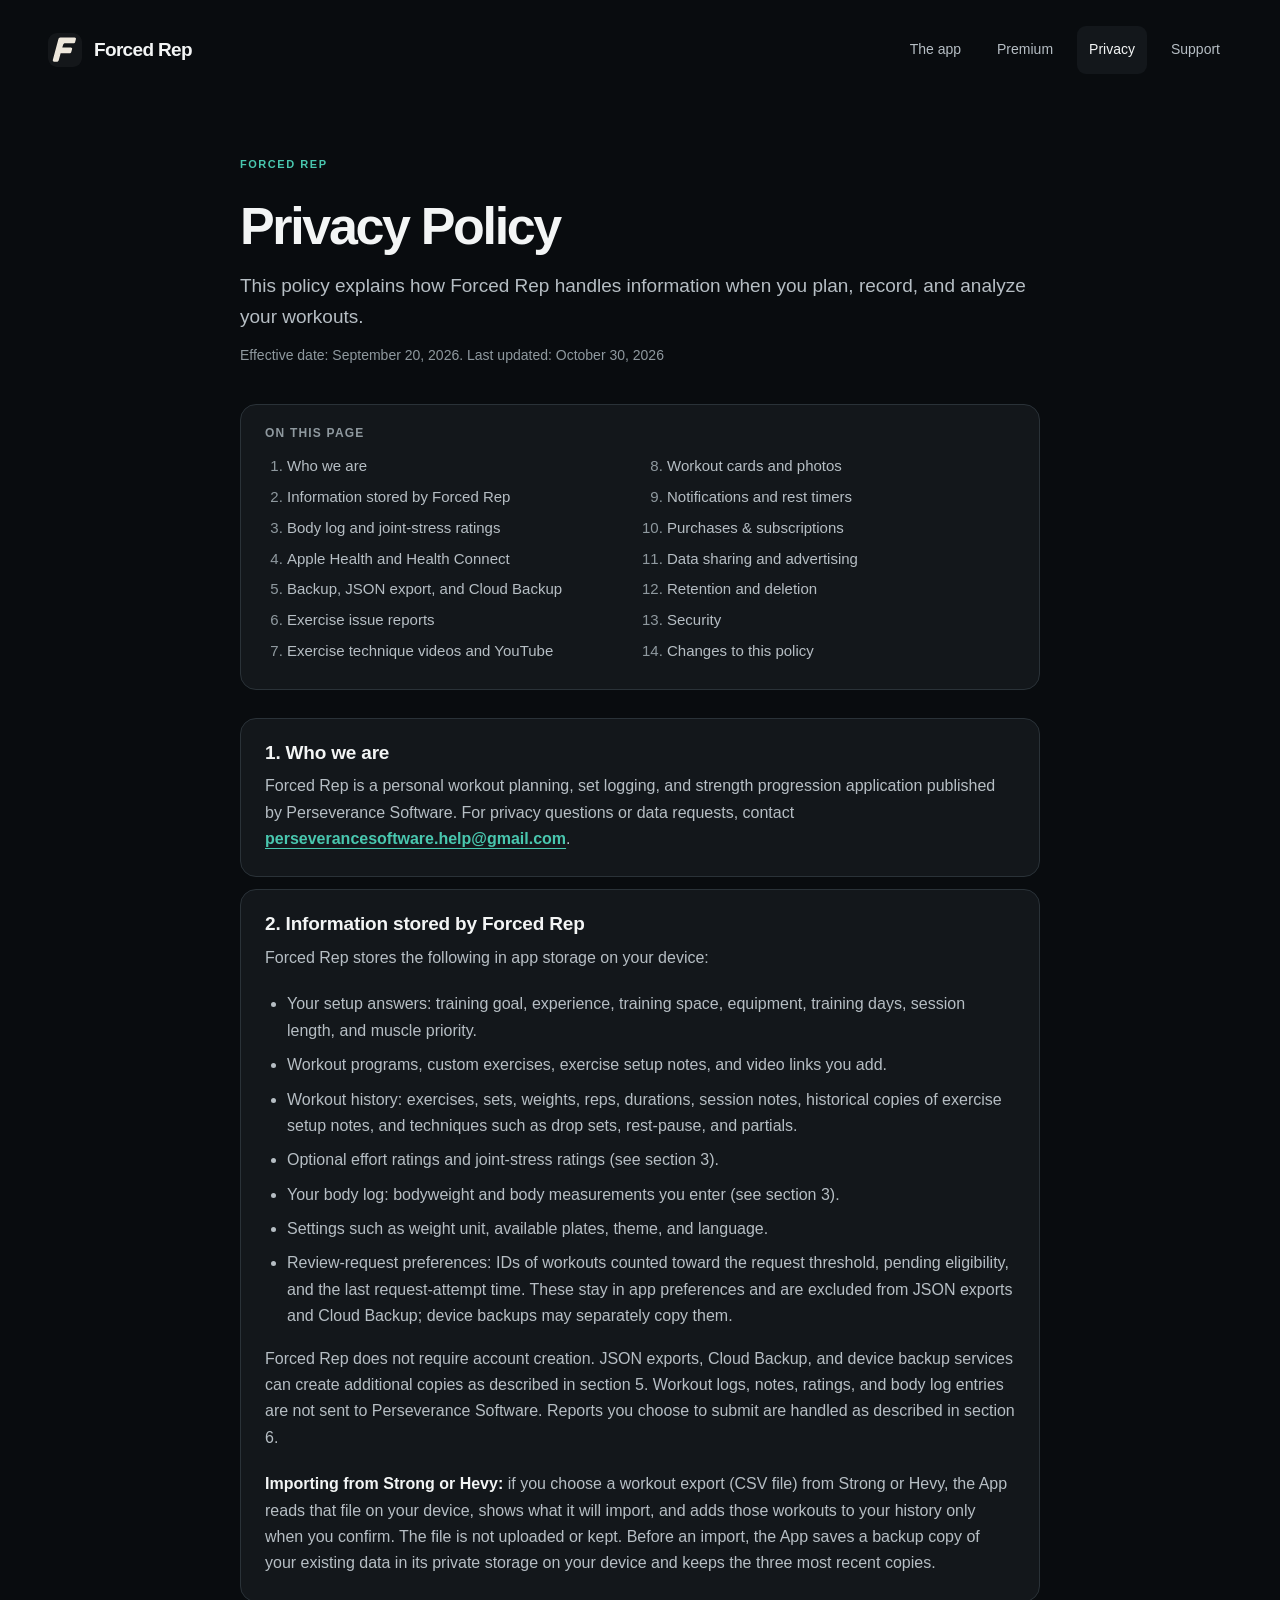
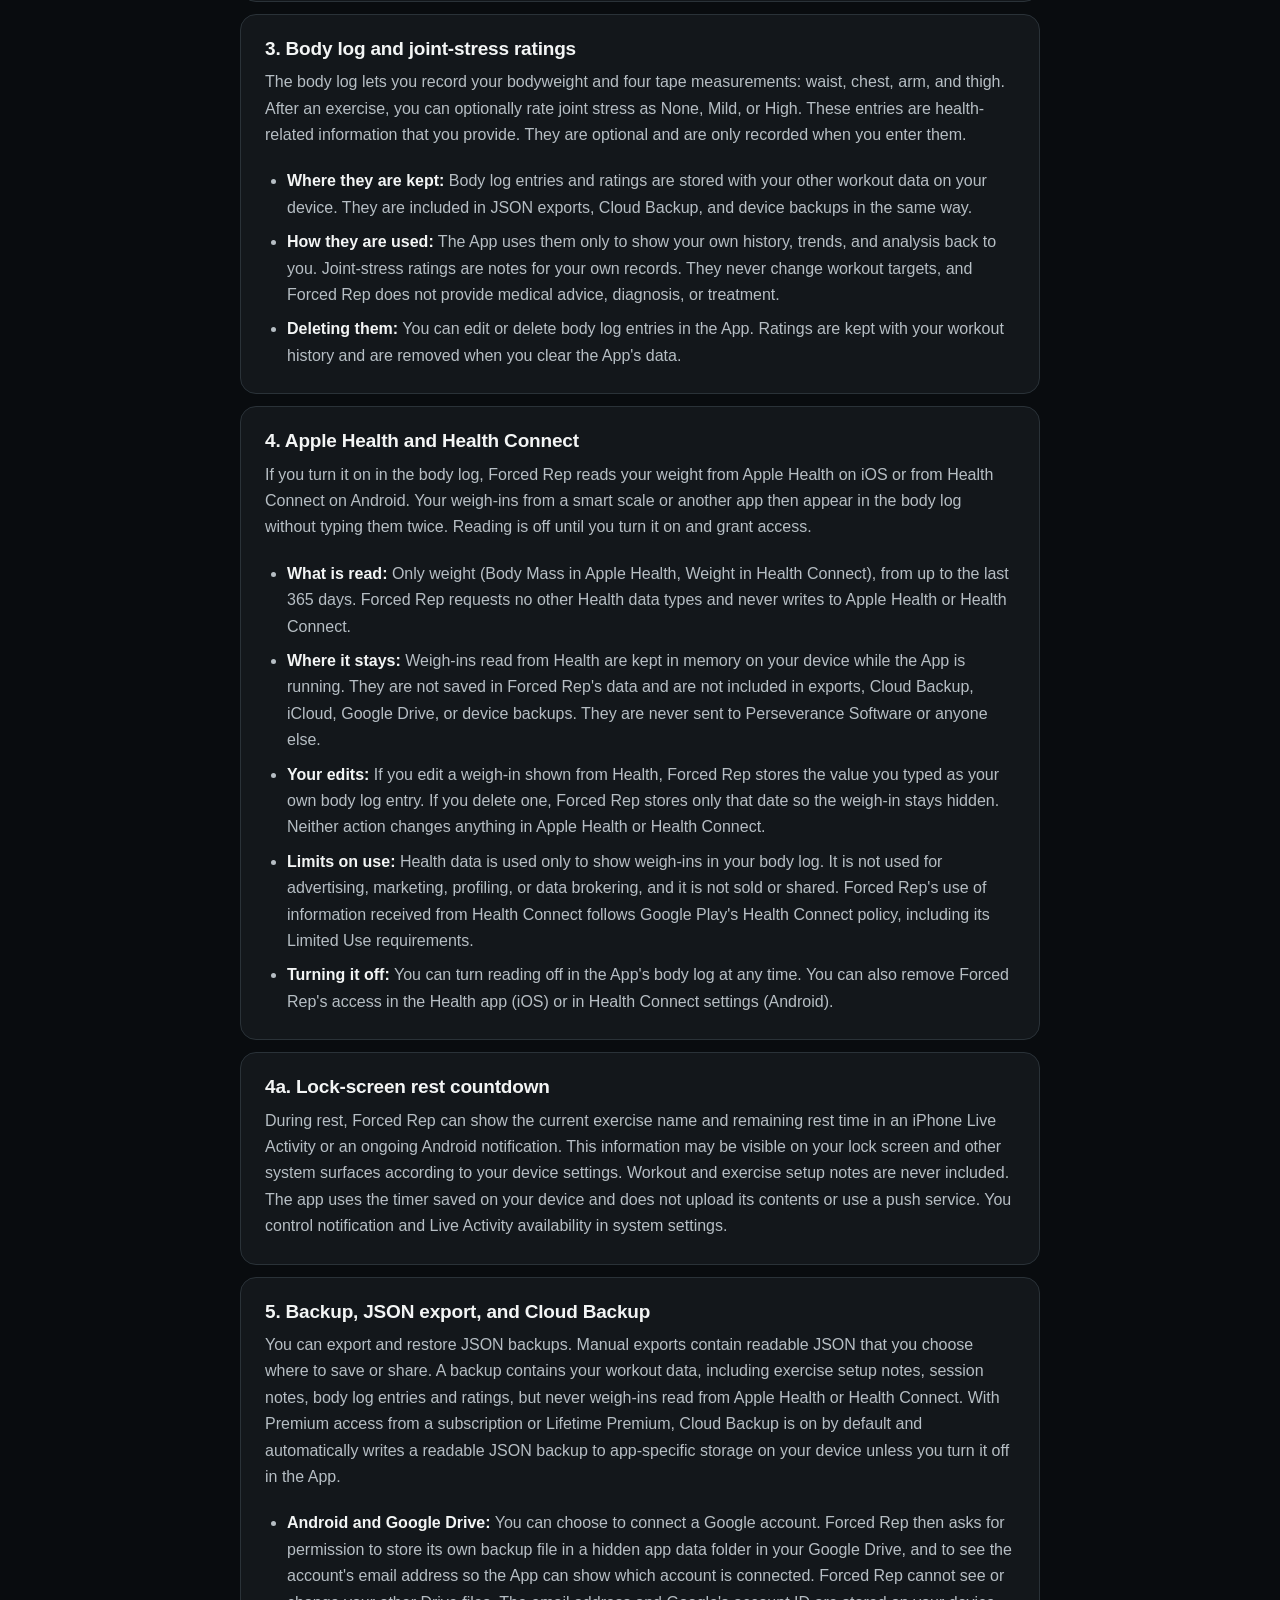
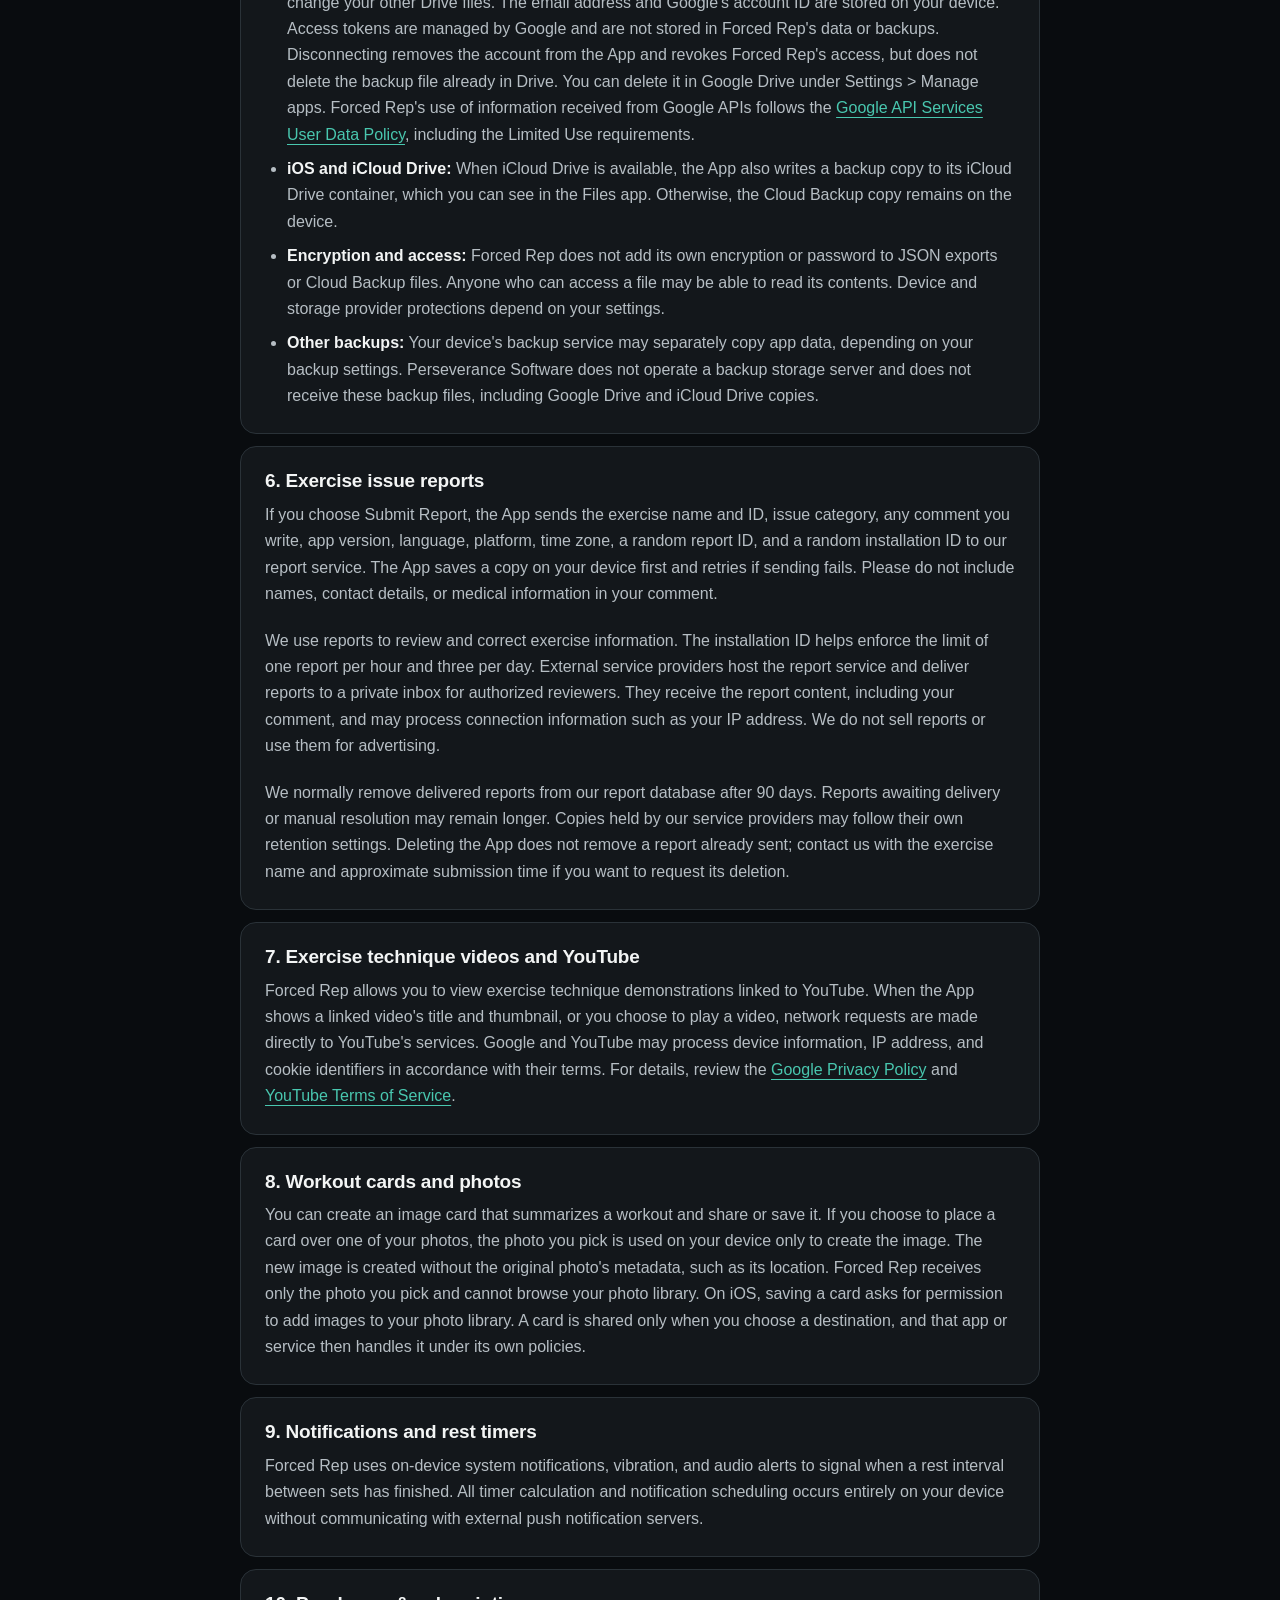
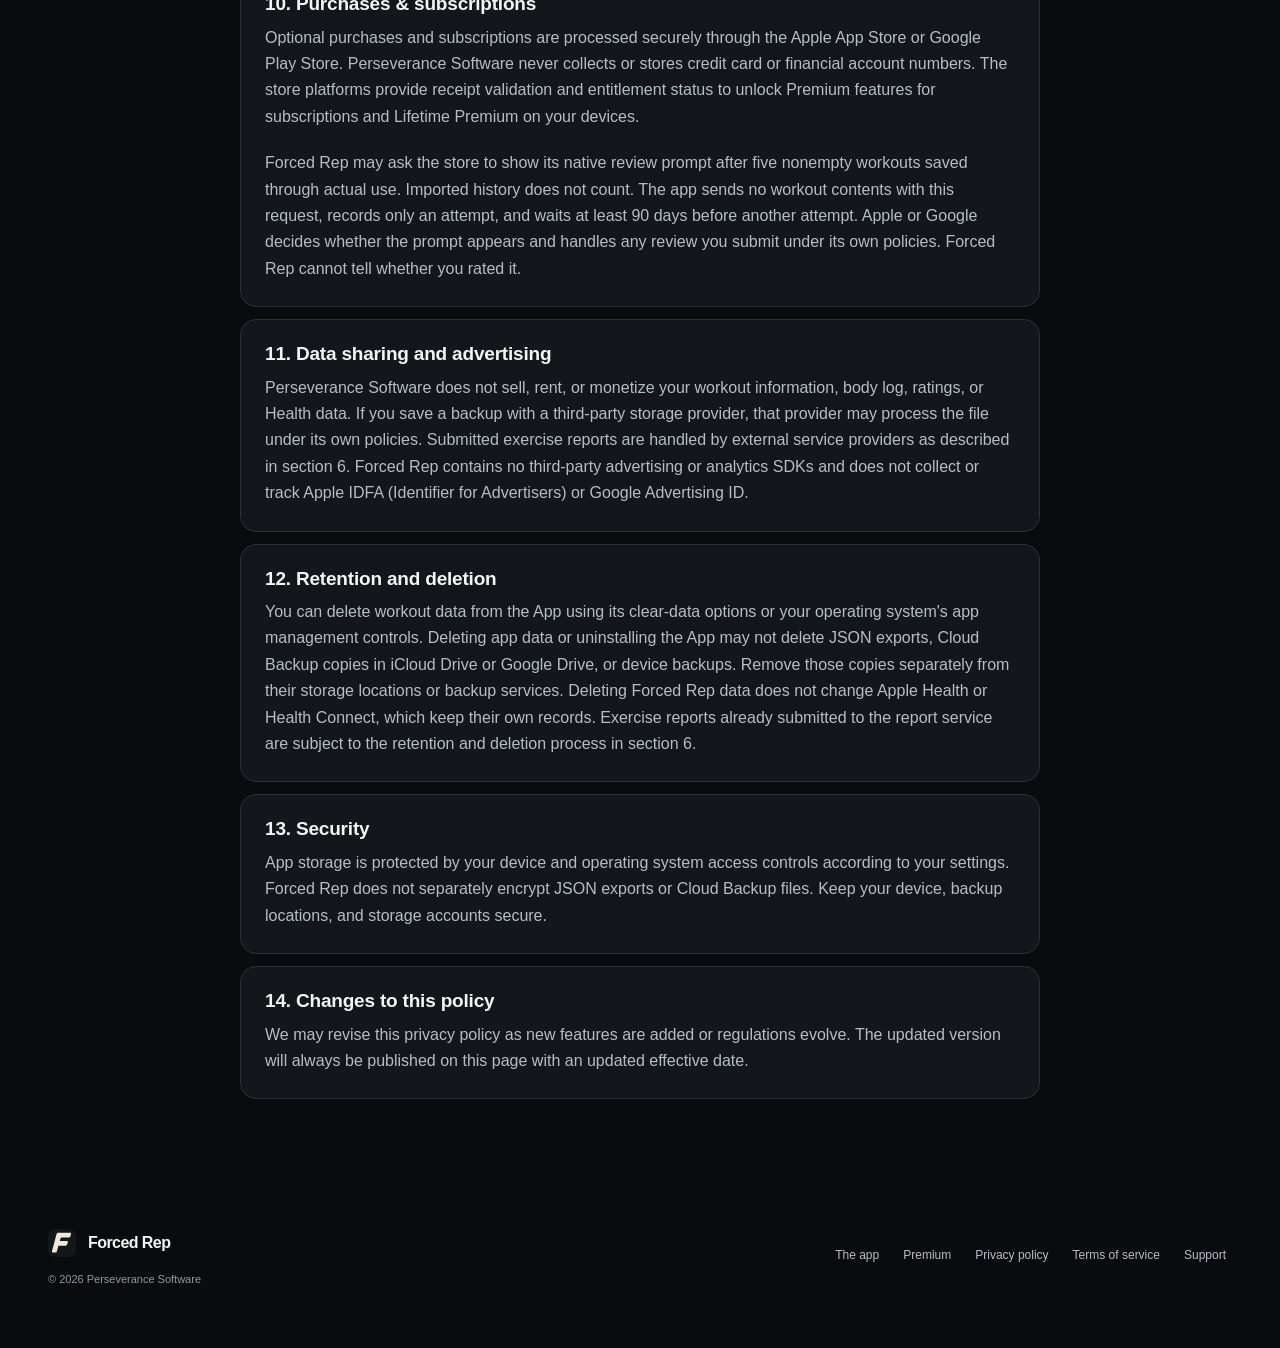
==== commit a32bfb77: "Match privacy policy report limit to the live service The report service allows one report per hour " ====
--- a/privacy/index.html
+++ b/privacy/index.html
@@ -38,7 +38,7 @@
           <p class="lede">
             This policy explains how Forced Rep handles information when you plan, record, and analyze your workouts.
           </p>
-          <p class="meta">Effective date: September 20, 2026. Last updated: October 26, 2026</p>
+          <p class="meta">Effective date: September 20, 2026. Last updated: October 30, 2026</p>
         </div>
 
         <nav class="toc" aria-labelledby="toc-title">
@@ -143,7 +143,7 @@
               If you choose Submit Report, the App sends the exercise name and ID, issue category, any comment you write, app version, language, platform, time zone, a random report ID, and a random installation ID to our report service. The App saves a copy on your device first and retries if sending fails. Please do not include names, contact details, or medical information in your comment.
             </p>
             <p>
-              We use reports to review and correct exercise information. The installation ID helps enforce the limit of one report per hour and three in a rolling 24 hours. External service providers host the report service and deliver reports to a private inbox for authorized reviewers. They receive the report content, including your comment, and may process connection information such as your IP address. We do not sell reports or use them for advertising.
+              We use reports to review and correct exercise information. The installation ID helps enforce the limit of one report per hour and three per day. External service providers host the report service and deliver reports to a private inbox for authorized reviewers. They receive the report content, including your comment, and may process connection information such as your IP address. We do not sell reports or use them for advertising.
             </p>
             <p>
               We normally remove delivered reports from our report database after 90 days. Reports awaiting delivery or manual resolution may remain longer. Copies held by our service providers may follow their own retention settings. Deleting the App does not remove a report already sent; contact us with the exercise name and approximate submission time if you want to request its deletion.
